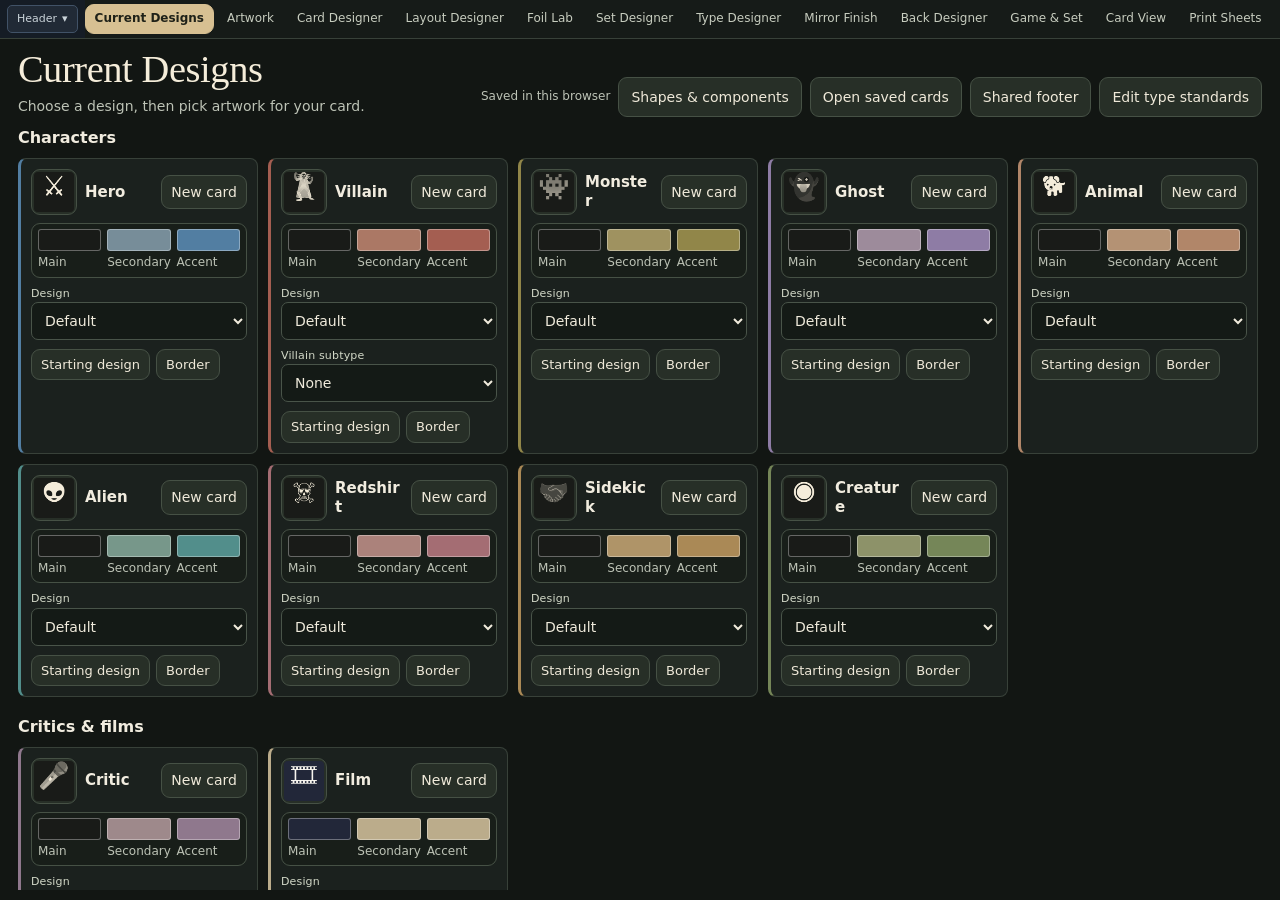
==== studio/index.html @ 952ba2d1 "Keep shared footer copies intact and batch apply card type defaults" ====
<!doctype html>
<html lang="en"><head><meta charset="utf-8"><meta name="viewport" content="width=device-width, initial-scale=1">
<title>MNC Creative Suite · 0.9.18</title><link rel="stylesheet" href="style.css?v=0.9.18"><link rel="stylesheet" href="back-studio.css"><link rel="stylesheet" href="shape-studio.css"><link rel="stylesheet" href="design-system.css?v=0.9.18"><link rel="stylesheet" href="layout-designer.css?v=0.9.18"><link rel="stylesheet" href="workspace.css?v=0.9.18"></head>
<body>
<header class="mast" id="suiteTray" hidden><div class="brand"><div class="brand-mark" aria-hidden="true"><span class="r">m</span><span class="b">n</span><span class="g">c</span></div><div><h1>Movie Night Club <b>Creative Suite</b></h1><p>TRADING CARD WORKSHOP</p></div></div><div class="mast-side"><span class="pill">v0.9.18</span><span class="pill gold">LIQUOR EXCHANGE · DEC 12 2026</span></div></header>
<div class="suite-nav"><button id="suiteTrayToggle" type="button" aria-controls="suiteTray" aria-expanded="false" title="Show suite header">Header</button><nav id="suiteTabs" class="tabs" aria-label="Workspace sections"><button type="button" class="active" data-tab="visualLanguage">Current Designs</button>
<button type="button" data-tab="library">Artwork</button>
<button type="button" data-tab="studio">Card Designer</button>
<button type="button" data-tab="layoutDesigner">Layout Designer</button>
<button type="button" data-tab="prism">Foil Lab</button>
<button type="button" data-tab="setDesigner">Set Designer</button>
<button type="button" data-tab="typeDesigner">Type Designer</button>
<button type="button" data-tab="mirror">Mirror Finish</button>
<button type="button" data-tab="backs">Back Designer</button>
<button type="button" data-tab="rules">Game &amp; Set</button>
<button type="button" data-tab="viewer">Card View</button>
<button type="button" data-tab="production">Print Sheets</button>
<button type="button" data-tab="fractal">Fractal Lab</button>
<button type="button" data-tab="glyph">Glyph Kit</button>
<button type="button" data-tab="data">Project &amp; Backup</button></nav></div>
<main>
<section class="page" id="layoutDesigner" aria-labelledby="ldTitle">
  <header class="ld-toolbar">
    <div class="ld-heading"><h2 id="ldTitle">Layout Designer</h2><p id="ldEditScope">Edits autosave to this card.</p></div>
    <div id="ldTypeActions" class="ld-toolbar-actions" hidden><button id="ldCommitType" class="accent-btn" type="button">Save starting design</button><button id="ldCancelType" type="button">Cancel</button></div>
    <button id="ldSetupToggle" class="ld-mobile-control" type="button" aria-controls="ldSetup" aria-expanded="false">Card &amp; layout</button>
    <div class="ld-setup" id="ldSetup">
      <label class="label ld-card-choice" id="ldCardChoice">Card<select id="ldCard"></select></label>
      <details class="ld-layout-tools" id="ldLayoutTools">
        <summary>Reusable layouts</summary>
        <div class="ld-layout-menu">
          <div class="ld-preset-choice">
            <label class="label">Layout<select id="ldPreset"></select></label>
            <button id="ldApply" type="button">Load layout</button>
          </div>
        </div>
      </details>
      <div class="ld-toolbar-actions">
        <button id="ldNewDesign" type="button">New design</button>
        <button id="ldSave" type="button">Save design</button>
        <button id="ldTypeDefault" type="button">Use for this card type</button>
        <button id="ldExport" class="accent-btn" type="button">Export PNG</button>
      </div>
    </div>
  </header>
  <div class="ld-quick-tools" id="ldQuickTools" aria-label="Layout tools">
    <button id="ldArtQuick" type="button">Art window</button>
    <button id="ldMaskQuick" type="button">Cutout mask</button>
    <button id="ldPlatesQuick" type="button">Nameplates</button>
    <button id="ldBorderQuick" type="button">Outer border</button>
    <button id="ldGradientQuick" type="button">Gradients</button>
  </div>
  <p id="ldEmpty" class="ld-empty" hidden>Start a reusable design with <strong>New design</strong> or choose a card in <button type="button" data-tab="visualLanguage">Current Designs</button>.</p>
  <div class="ld-mobile-panes" id="ldMobilePanes" role="group" aria-label="Layout views">
    <button id="ldCanvasView" type="button" aria-controls="ldStagePanel" aria-pressed="true">Canvas</button>
    <button id="ldLayersView" type="button" aria-controls="ldLayerRail" aria-pressed="false">Layers</button>
    <button id="ldEditView" type="button" aria-controls="ldInspectorRail" aria-pressed="false">Edit layer</button>
  </div>
  <div class="ld-workspace" id="ldWorkspace" data-pane="canvas">
    <aside class="ld-rail ld-layer-rail" id="ldLayerRail" aria-labelledby="ldLayersTitle">
      <div class="ld-panel-heading"><h3 id="ldLayersTitle">Layers</h3></div>
      <div class="ld-layer-tools">
        <label class="sr-only" for="ldNewLayer">Layer to add</label>
        <select id="ldNewLayer"><option value="text">Text</option><option value="rect">Rectangle</option><option value="circle">Ellipse</option><option value="image">Image</option></select>
        <button id="ldAdd" type="button">Add</button>
      </div>
      <ul id="ldLayers" class="ld-layers" aria-label="Layers in stacking order"></ul>
      <div class="ld-layer-tools ld-reorder">
        <button id="ldForward" type="button" title="Move toward the front">Raise</button>
        <button id="ldBackward" type="button" title="Move toward the back">Lower</button>
      </div>
    </aside>
    <div class="ld-stage-panel" id="ldStagePanel">
      <div class="ld-trace-tools" id="ldTraceTools" role="group" aria-label="Trace cutout" hidden>
        <button id="ldTraceUndo" type="button">Remove point</button>
        <button id="ldTraceCancel" type="button">Cancel trace</button>
        <button id="ldTraceFinish" class="accent-btn" type="button">Finish outline</button>
      </div>
      <div class="ld-stage" id="ldStage">
        <div class="ld-mat" id="ldMat">
          <div class="ld-artboard" id="ldArtboard">
            <canvas id="ldCanvas" width="750" height="1050" tabindex="0" aria-label="Card front artboard. Select a layer, then use arrow keys to move it."></canvas>
            <canvas id="ldMaskGuide" class="ld-mask-guide" width="750" height="1050" tabindex="0" aria-label="Trace a cutout around the artwork" hidden></canvas>
            <div class="ld-safe-area" id="ldSafeArea" aria-hidden="true"></div>
            <div class="ld-selection" id="ldSelection" hidden>
              <div class="ld-handle" data-handle="nw"></div><div class="ld-handle" data-handle="ne"></div>
              <div class="ld-handle" data-handle="sw"></div><div class="ld-handle" data-handle="se"></div>
              <div class="ld-handle ld-handle-edge" data-handle="n"></div><div class="ld-handle ld-handle-edge" data-handle="s"></div>
              <div class="ld-handle ld-handle-edge" data-handle="w"></div><div class="ld-handle ld-handle-edge" data-handle="e"></div>
            </div>
          </div>
        </div>
      </div>
    </div>
    <aside class="ld-rail ld-inspector-rail" id="ldInspectorRail" aria-labelledby="ldLayerTitle">
      <div class="ld-panel-heading"><h3 id="ldLayerTitle">Properties</h3></div>
      <div class="ld-inspector-tabs" aria-label="Layer settings">
        <button id="ldPropertiesTab" type="button" aria-pressed="true">Properties</button>
        <button id="ldFillTab" type="button" aria-pressed="false" hidden>Fill</button>
        <button id="ldEffectsTab" type="button" aria-pressed="false">Effects</button>
        <button id="ldMaskTab" type="button" aria-pressed="false" hidden>Mask</button>
      </div>
      <div id="ldInspector" class="ld-inspector"></div>
    </aside>
  </div>
  <footer class="ld-statusbar" id="ldStatusbar">
    <div class="ld-status-tools">
      <button id="ldUndo" type="button" title="Undo (Ctrl+Z)" disabled>Undo</button>
      <button id="ldRedo" type="button" title="Redo (Ctrl+Shift+Z)" disabled>Redo</button>
      <label class="ld-zoom">Zoom
        <select id="ldZoom"><option value="fit">Fit</option><option value="0.5">50%</option><option value="0.75">75%</option><option value="1">100%</option><option value="1.5">150%</option></select>
      </label>
      <button id="ldPan" class="ld-mobile-control" type="button" aria-pressed="false" title="Pan the zoomed canvas" hidden>Pan</button>
      <label class="ld-guides"><input id="ldGuides" type="checkbox" checked> Safe area guide</label>
      <button id="ldGuideHelp" type="button" aria-haspopup="dialog">Trim guide</button>
    </div>
    <p id="ldStatus" class="ld-hint" role="status">Drag to move. Double-click text to edit.</p>
    <div class="ld-status-links" id="ldStatusLinks">
      <button id="ldStudio" type="button">Card Designer</button>
      <button id="ldView" type="button">Card View</button>
    </div>
  </footer>
  <dialog id="ldGuideDialog" class="ld-dialog" aria-labelledby="ldGuideTitle">
    <h3 id="ldGuideTitle">Trim and safe area</h3>
    <p>The card edge is the intended 2½ × 3½ inch cut. Everything inside that edge is on the card, including the outer band.</p>
    <p>The dashed guide sits ⅛ inch (37.5 px) inside the cut. Keep essential text and symbols inside it so they have room if the cut shifts.</p>
    <p>A 24 px band starts at the edge and extends inward about 0.08 inch (2 mm). Print sheets place their cut marks at the card edge.</p>
    <form method="dialog" class="buttonbar"><button class="accent-btn" type="submit">Done</button></form>
  </dialog>
  <dialog id="ldSaveDialog" class="ld-dialog" aria-labelledby="ldSaveTitle">
    <form id="ldSaveForm">
      <h3 id="ldSaveTitle">Save design</h3>
      <label class="label">Design name<input id="ldSaveName" maxlength="96" required></label>
      <label class="label">Save to<select id="ldAssignment"><option id="ldOtherAssignment" value="other">Other designs</option><option value="variant">Card type variant</option><option value="default">Card type default</option></select></label>
      <label class="label" id="ldAssignmentTypeRow" hidden>Card type<select id="ldAssignmentType"></select></label>
      <p id="ldAssignmentStatus" class="status-line" role="status"></p>
      <div class="buttonbar"><button id="ldSaveCancel" type="button">Cancel</button><button type="submit" class="accent-btn">Save</button></div>
    </form>
  </dialog>
</section>
<section class="page" id="typeDesigner">
<div class="sectionhead"><div><h2>Type Designer</h2><p>Shared rule wording and formatting for a card type.</p></div><div class="buttonbar"><button id="typeOpenLayout" type="button">Open Layout Designer</button><button id="typeOpenSymbols" type="button">Edit type design</button><button id="typeOpenCard" type="button">Open preview card</button></div></div>
<div class="type-workspace tool-workspace"><aside class="panel"><label class="label">Card type<select id="typeDesignProfile"></select></label><p id="typeDesignCount" class="status-line"></p>
<label class="label" id="typeColorLabel">Type accent<input id="typeDesignColor" type="color"></label>
<label class="label" id="typeHeaderSubtypeRow">Character header<select id="typeHeaderSubtype"><option value="">Use default</option><option value="false">Type only</option><option value="true">Show italic subtype</option></select></label>
<h3>Shared printed rule</h3><label class="label">Wording<select id="typeDesignRuleMode"><option value="default">Original wording</option><option value="custom">My wording</option><option value="hidden">Do not print a type rule</option></select></label>
<textarea id="typeDesignRule" rows="5" maxlength="4000" aria-label="Shared printed type rule"></textarea>
<p class="status-line">Edits update matching cards that follow the type rule. For Sidekicks, {partner} inserts the card's partner name.</p>
<button id="typeRestoreRule" type="button">Restore original wording</button>
<details id="villainSubtypeSettings" class="panel-section" open hidden>
  <summary>Villain subtypes</summary>
  <p id="villainSubtypeNames" class="muted"></p>
  <div class="buttonbar">
    <label class="label">New Villain subtype<input id="newVillainSubtype" maxlength="40"></label>
    <button id="addVillainSubtype" type="button">Add subtype</button>
  </div>
</details>
<details class="panel-section" open><summary>Matchup attributes</summary><div class="pair"><label class="label">Layout<select id="typeAttrLayout"><option value="columns">Side by side</option><option value="stacked">Stacked rows</option></select></label><label class="label">Order<select id="typeAttrOrder"><option value="wins-first">Beats first</option><option value="losses-first">Beaten by first</option></select></label></div><div class="pair"><label class="label">Background<select id="typeAttrStyle"><option value="tint">Type colors</option><option value="none">No background</option><option value="outline">Outline</option><option value="solid">Solid</option></select></label><label class="label">Space between groups (px)<input id="typeAttrGap" type="number" min="4" max="100" step="1"></label></div><div class="pair"><label class="label">Type names (px)<input id="typeAttrValueSize" type="number" min="10" max="48" step="1"></label><label class="label">Type symbols (px)<input id="typeAttrIconSize" type="number" min="0" max="60" step="1"></label></div><div class="pair"><label class="toggle"><input id="typeAttrLabels" type="checkbox"> Print headings</label><label class="toggle"><input id="typeAttrIcons" type="checkbox"> Print symbols</label><label class="toggle"><input id="typeAttrNames" type="checkbox"> Print type names</label></div><div class="pair"><label class="label">Beats heading<input id="typeAttrWinLabel" maxlength="48" placeholder="Auto"></label><label class="label">Beaten by heading<input id="typeAttrLossLabel" maxlength="48" placeholder="Auto"></label></div></details>
<details class="panel-section" id="typeMatchHeading" open>
  <summary>Beats and Beaten by heading style</summary>
  <div class="pair">
    <label class="label">Heading font<select id="typeMatchHeadingFont"><option value="">Default</option><option value="sans">Sans serif</option><option value="serif">Serif</option><option value="mono">Monospace</option><option value="system">System UI</option></select></label>
    <label class="label">Heading weight and style<select id="typeMatchHeadingStyle"><option value="">Default</option><option value="normal">Regular</option><option value="bold">Bold</option><option value="italic">Italic</option><option value="bold-italic">Bold italic</option></select></label>
  </div>
  <div class="three"><label class="label">Headings (px)<input id="typeAttrLabelSize" type="number" min="8" max="32" step="1"></label><label class="label">Heading color<input id="typeMatchHeadingColor" type="color"></label><button id="typeMatchHeadingAuto" type="button">Use palette color</button></div>
</details>
<details class="panel-section" open><summary>Type rule, power &amp; quote formatting</summary><div class="three"><label class="label">Type rule (px)<input id="typeCopyTypeSize" type="number" min="12" max="48" step="1"></label><label class="label">Power (px)<input id="typeCopyPowerSize" type="number" min="12" max="48" step="1"></label><label class="label">Quote (px)<input id="typeCopyQuoteSize" type="number" min="10" max="40" step="1"></label></div><div class="pair"><label class="label">Rule font<select id="typeCopyFont"><option value="sans">Sans serif</option><option value="serif">Serif</option><option value="mono">Monospace</option></select></label><label class="label">Quote font<select id="typeCopyQuoteFont"><option value="serif">Serif</option><option value="sans">Sans serif</option><option value="mono">Monospace</option></select></label></div><div class="pair"><label class="toggle"><input id="typeCopyItalic" type="checkbox"> Italic quote</label><label class="label">Quote alignment<select id="typeCopyAlign"><option value="left">Left</option><option value="center">Center</option><option value="right">Right</option></select></label></div></details>
<button id="typeApplyFormatting" type="button">Use this formatting on matching cards</button><p id="typeDesignStatus" class="status-line" role="status"></p>
</aside><div class="panel type-preview-panel"><label class="label">Preview<select id="typePreviewCard"></select></label><canvas id="typeDesignPreview" width="750" height="1050" aria-label="Live type design preview"></canvas><p id="typePreviewStatus" class="status-line" role="status"></p></div></div></section>
<section class="page" id="setDesigner">
  <div class="sectionhead">
    <div><h2>Set Designer</h2><p id="setPlanSummary"></p></div>
    <div class="buttonbar"><button id="setExportPlan" type="button">Export plan CSV</button><button id="setNumberPreview" type="button">Preview numbering</button></div>
  </div>
  <div class="set-stats" id="setPlanStats"></div>
  <div class="set-workspace tool-workspace">
    <aside class="panel">
      <div class="pair">
        <label class="label">Set size<input id="setTarget" type="number" min="1" max="300"></label>
        <label class="label">Edition<input id="setEdition" maxlength="14"></label>
      </div>
      <div class="matrix-scroll"><table class="set-counts"><thead><tr><th>Group</th><th>Planned</th><th>Named</th></tr></thead><tbody id="setGroupCounts"></tbody></table></div>
      <p id="setPlanBalance" class="status-line" role="status"></p>
      <button id="setCreateNamed" type="button">Create the named drafts</button>
      <p id="setActionStatus" class="status-line" role="status"></p>
    </aside>
    <div class="panel">
      <div class="previewheading"><h3 id="setGroupTitle"></h3><button id="setEditGroupStyle" type="button">Edit this standard</button></div>
      <label class="label">Card group<select id="setGroup"></select></label>
      <p id="itemSlotHelp" class="status-line" hidden></p>
      <div class="matrix-scroll set-slot-scroll"><table class="set-slots"><thead><tr><th>Slot</th><th>Card name</th><th>Linked design</th><th></th></tr></thead><tbody id="setSlotRows"></tbody></table></div>
      <details id="setOverflow" hidden><summary>Saved slots beyond this quantity</summary><div id="setOverflowRows"></div></details>
      <details id="setNumbering" hidden>
        <summary>Numbering preview</summary>
        <p id="setNumberWarning" class="status-line"></p>
        <div class="matrix-scroll set-slot-scroll"><table><thead><tr><th>Proposed</th><th>Group</th><th>Name</th><th>Current</th></tr></thead><tbody id="setNumberRows"></tbody></table></div>
        <button id="setApplyNumbers" type="button">Apply numbers to linked cards</button>
      </details>
    </div>
  </div>
</section>

<section class="page active" id="visualLanguage" aria-labelledby="currentDesignsTitle">
  <div class="sectionhead">
    <div><h2 id="currentDesignsTitle" tabindex="-1">Current Designs</h2><p id="designsIntro">Choose a design, then pick artwork for your card.</p></div>
    <div class="buttonbar">
      <span id="designSaveStatus" class="status-line" role="status"></span>
      <button id="openDesignComponents" type="button" aria-controls="designComponentsPanel" aria-expanded="false">Shapes &amp; components</button>
      <button id="openSavedCards" type="button" data-tab="studio">Open saved cards</button>
      <button id="openSharedFooter" type="button" aria-controls="sharedFooterPanel" aria-expanded="false">Shared footer</button>
      <button id="toggleDesignStandards" type="button" aria-controls="designStandards" aria-expanded="false">Edit type standards</button>
    </div>
  </div>
  <div id="designGallery" class="tool-scroll">
    <p id="designArtworkNote" class="status-line" hidden></p>
    <div id="designChoices"></div>
    <details id="otherDesigns" class="other-card-types">
      <summary>Other designs</summary>
      <div class="buttonbar design-management">
        <label class="label">Preview type<select id="designNewType"></select></label>
        <button id="designNewLayout" type="button">New design</button>
      </div>
      <div id="designOtherList" class="design-list"></div>
    </details>
    <details class="other-card-types">
      <summary>Other card types</summary>
      <div class="buttonbar">
        <label class="label">Legacy type<select id="otherCardType"><option>Archive</option><option>Member</option><option>Meme</option><option>Moment</option><option>Location</option><option>Byline</option><option>Award</option><option>Reaction</option><option>Artifact</option></select></label>
        <button id="createOtherCard" type="button">New card</button>
      </div>
    </details>
  </div>
  <div id="designStandards" class="symbols-workspace tool-workspace" hidden>
    <div id="standardGlyphTools" class="panel">
      <div class="glyph-alignment">
        <canvas id="symbolAlignment" width="224" height="224" tabindex="0" aria-label="Glyph alignment in its box. Drag or use the arrow keys to move the glyph."></canvas>
        <div>
          <h3>Glyph alignment</h3>
          <p class="muted">Drag the glyph in the square to adjust it within its box. Arrow keys move it in small steps.</p>
          <output id="symbolAlignmentStatus">X 0% · Y 0%</output>
          <div class="buttonbar"><button id="symbolAlignCenter" type="button">Center glyph</button><button id="symbolAlignReset" type="button">Reset</button></div>
        </div>
      </div>
      <label class="label">Glyph source<select id="symbolSource"><option value="text">Text or emoji</option><option value="image">PNG image</option><option value="builtin">Drawn type glyph</option><option value="hidden">Hidden</option></select></label>
      <div id="symbolTextFields">
        <label class="label">Glyph<input id="symbolGlyph" maxlength="32"></label>
        <div id="symbolCandidates" class="buttonbar"></div>
        <details class="panel-section">
          <summary>Font and presentation</summary>
          <div class="pair">
            <label class="label">Font<select id="symbolFont"></select></label>
            <label class="label">Presentation<select id="symbolPresentation"><option value="text">Monochrome text</option><option value="emoji">Color emoji</option></select></label>
          </div>
          <p id="symbolFontStatus" class="status-line" role="status"></p>
          <div class="font-comparison"><figure><canvas id="symbolSegoe" width="180" height="130" aria-label="Segoe UI Symbol comparison"></canvas><figcaption>Segoe UI Symbol</figcaption></figure><figure><canvas id="symbolTimes" width="180" height="130" aria-label="Times New Roman comparison"></canvas><figcaption>Times New Roman</figcaption></figure></div>
          <button id="symbolFreeze" type="button">Save glyph as PNG</button>
        </details>
      </div>
      <div id="symbolImageFields" hidden>
        <label class="label">Glyph image<select id="symbolAsset"></select></label>
        <div class="buttonbar"><label class="file-label secondary">Upload PNG<input id="symbolUpload" type="file" accept="image/png,.png"></label><button id="symbolFindDrawing" type="button">Find matching drawing</button></div>
        <details class="panel-section">
          <summary>Image appearance</summary>
          <label class="label">Image style<select id="symbolImageMode"><option value="tint">Single ink silhouette</option><option value="original">Original image</option></select></label>
          <label class="toggle"><input id="symbolRemoveWhite" type="checkbox" checked> Clear white background</label>
        </details>
      </div>
      <p id="symbolStatus" class="status-line" role="status"></p>
      <details class="panel-section">
        <summary>Glyph ink and background</summary>
        <label class="label">Ink<select id="symbolInkMode"><option value="auto">Use card text color</option><option value="custom">Custom</option></select></label>
        <label class="label" id="symbolColorRow" hidden>Custom ink<input id="symbolColor" type="color" value="#000000"></label>
        <div class="symbol-large"><canvas id="symbolLarge" width="512" height="512" aria-label="Selected glyph on its own"></canvas></div>
      </details>
      <details class="panel-section">
        <summary>Chart tools</summary>
        <div class="buttonbar"><button id="symbolRefresh" type="button">Refresh glyph folder</button><button id="symbolExportChart" type="button">Export chart PNG</button></div>
      </details>
      <details id="browseTypeGlyphs" class="panel-section">
        <summary>Browse type glyphs</summary>
        <div class="symbol-chart" id="symbolChart"></div>
      </details>
    </div>
    <div id="typeStandardPreviewPanel" class="panel type-standard-preview" hidden>
      <h3>Starting design preview</h3>
      <canvas id="typeStandardPreview" width="375" height="525" aria-label="Preview of the default for a new card of this type"></canvas>
    </div>
    <div class="panel symbol-editor">
      <label class="label">Type or mark<select id="symbolProfile"></select></label>
      <div class="standard-tabs" role="group" aria-label="Type design settings">
        <button type="button" data-standard-tab="colors">Colors</button>
        <button type="button" data-standard-tab="border">Border</button>
        <button type="button" data-standard-tab="glyphs">Glyphs</button>
        <button type="button" data-standard-tab="layout">Starting design</button>
      </div>
      <section id="standardColors" hidden>
        <h3>Starting colors</h3>
        <p class="muted">Choose a swatch or enter a hex value. New cards of this type use these colors.</p>
        <div id="typeColorFields" class="type-color-fields"></div>
        <div class="buttonbar"><button id="resetTypeColors" type="button">Use layout colors</button><button id="editSourceColors" type="button">Edit card colors</button></div>
        <p id="typeColorStatus" role="status" class="status-line"></p>
      </section>
      <section id="standardBorder" hidden>
        <h3>Starting border</h3>
        <p class="muted">New cards of this type start with this border.</p>
        <div class="pair">
          <label class="label">Border profile<select id="typeBorderProfile"></select></label>
          <label class="label"><span id="typeBorderColorLabel">Border color</span><input id="typeBorderColor" type="color"></label>
        </div>
        <label class="label" id="typeBorderClassicRow">Classic style<select id="typeBorderClassic"></select></label>
        <div class="pair">
          <label class="label" id="typeBorderWidthRow"><span id="typeBorderWidthLabel">Band width (px)</span><input id="typeBorderWidth" type="number" min="2" max="160" step="1"></label>
          <label class="label" id="typeBorderInsetRow">Inset (px)<input id="typeBorderInset" type="number" min="0" max="90" step="1"></label>
        </div>
        <div class="pair">
          <label class="label" id="typeBorderContourRow">Contour<select id="typeBorderContour"></select></label>
          <label class="label">Opacity (%)<input id="typeBorderOpacity" type="number" min="0" max="100" step="1"></label>
        </div>
        <label class="toggle"><input id="typeBorderVisible" type="checkbox"> Show outer border</label>
        <button id="resetTypeBorder" type="button">Use layout border</button>
        <details class="panel-section">
          <summary>Copy a border between cards and this type</summary>
          <label class="label">Saved card<select id="typeBorderSource"></select></label>
          <div class="buttonbar"><button id="captureTypeBorder" type="button">Use this card’s border</button><button id="applyTypeBorder" type="button">Apply border to this card</button></div>
        </details>
        <p id="typeBorderStatus" role="status" class="status-line"></p>
      </section>
      <section id="standardLayout" hidden>
        <h3>Starting design for new cards</h3>
        <p id="startingDesignSource" class="muted"></p>
        <div class="buttonbar"><button id="standardEditLayout" class="accent-btn" type="button">Edit default</button><button id="standardNewVariant" type="button">New variant</button><button id="standardTypeRules" type="button">Type rules &amp; matchups</button></div>
        <div id="typeAssignSection" class="design-management" hidden>
          <label class="label">Assign saved design<select id="typeAssignDesign"></select></label>
          <div class="buttonbar"><button id="typeSetDesignDefault" type="button">Set as default</button><button id="typeAddDesignVariant" type="button">Add variant</button></div>
        </div>
        <div class="design-management"><h3>Variants</h3><div id="typeDesignVariants" class="design-list"></div></div>
        <details class="panel-section">
          <summary>Use a saved card as the starting design</summary>
          <label class="label">Source card<select id="standardSource"></select></label>
          <p class="muted">Copies the look and layout. New cards get their own title, art, and number.</p>
          <button id="symbolSaveDesign" type="button">Use this card’s design</button>
        </details>
        <button id="resetStartingDesign" type="button" hidden>Reset starting layout</button>
        <p id="symbolDesignStatus" class="status-line" role="status"></p>
      </section>
      <section id="standardGlyphs">
      <div class="pair">
        <label id="symbolTargetRow" class="label">Glyph to edit<select id="symbolTarget"><option value="icon">Type icon</option><option value="setMark">LX26 set mark</option></select></label>
        <label class="label">Badge shape<select id="symbolBackdrop"><option value="none">None</option><option value="circle">Circle</option><option value="square">Rounded square</option><option value="pill">Pill</option><option value="diamond">Diamond</option><option value="shield">Shield</option></select></label>
      </div>
      <div id="typeMarkTools" class="buttonbar" hidden><p id="typeMarkStatus" class="status-line"></p><button id="resetTypeMark" type="button">Use shared LX26 mark</button></div>
      <div class="symbol-context-window" id="symbolContextWindow">
        <h3>Glyph preview</h3>
        <p id="symbolContextLocation" class="status-line"></p>
        <label class="label">Preview card<select id="symbolContextCard"></select></label>
        <label class="label" id="symbolPreviewModeRow" hidden>Preview style
          <select id="symbolPreviewMode">
            <option value="standard">Selected standard</option>
            <option value="card">Card’s saved glyph and placement</option>
          </select>
        </label>
        <div class="symbol-context-canvases">
          <figure><canvas id="symbolContextMini" width="250" height="350" tabindex="0" aria-label="Full card and glyph outline"></canvas><figcaption>Full card</figcaption></figure>
          <figure><canvas id="symbolContextSection" width="600" height="378" tabindex="0" aria-label="Close-up of the rendered glyph"></canvas><figcaption>Glyph close-up</figcaption></figure>
        </div>
        <div id="symbolPlacementTools">
          <p class="status-line">Drag the outlined glyph to move it.</p>
          <label class="label">Glyph size <output id="symbolPlacementSizeLabel"></output><input id="symbolPlacementSize" type="range" min="0" max="250" step="1"></label>
          <details class="inspector-subsection">
            <summary>Position and apply</summary>
            <div class="three">
              <label class="label">Size (px)<input id="symbolPlacementSizeNumber" type="number" min="0" max="250" step="1"></label>
              <label class="label">Left / right (px)<input id="symbolPlacementX" type="number" min="-750" max="750" step="1"></label>
              <label class="label">Up / down (px)<input id="symbolPlacementY" type="number" min="-1050" max="1050" step="1"></label>
            </div>
            <div class="symbol-move-pad" role="group" aria-label="Move glyph">
              <button id="symbolMoveLeft" type="button">Left</button>
              <button id="symbolMoveUp" type="button">Up</button>
              <button id="symbolMoveDown" type="button">Down</button>
              <button id="symbolMoveRight" type="button">Right</button>
              <button id="symbolPlacementReset" type="button">Reset</button>
            </div>
            <p class="status-line">Focus a preview and use arrow keys to move 1 px or Shift and an arrow key to move 10 px.</p>
            <div class="buttonbar">
              <button id="symbolPlacementCard" type="button">Apply glyph to preview card</button>
              <button id="symbolPlacementType" type="button">Use placement for type</button>
            </div>
          </details>
        </div>
        <p id="symbolContextStatus" class="status-line" role="status"></p>
      </div>
      </section>
    </div>
  </div>
  <div id="designComponentsPanel" class="tool-scroll" hidden>
    <div class="previewheading"><h3>Shapes &amp; components</h3><button id="drawDesignShape" type="button">Draw a shape</button></div>
    <section class="design-group"><h3>Artwork outlines</h3><div id="designArtShapes" class="design-shape-grid"></div></section>
    <section class="design-group"><h3>Nameplates</h3><div id="designPlateShapes" class="design-shape-grid"></div></section>
    <section class="design-group"><h3>Saved shapes</h3><div id="designSavedShapes" class="design-shape-grid"></div></section>
  </div>
  <div id="sharedFooterPanel" class="symbols-workspace tool-workspace" hidden>
    <div class="panel type-standard-preview">
      <label class="label">Preview card type<select id="sharedFooterPreviewType"></select></label>
      <canvas id="sharedFooterPreview" width="375" height="525" aria-label="Preview of the shared footer on a card"></canvas>
    </div>
    <section class="panel symbol-editor" aria-labelledby="sharedFooterTitle">
      <h3 id="sharedFooterTitle">Shared footer</h3>
      <p class="muted">These settings apply to designs and cards that use the shared footer.</p>
      <label class="label">Card number position<select id="sharedFooterPosition"><option value="center">Centered at bottom</option><option value="right">Below Set Abbrev at bottom right</option></select></label>
      <div class="three">
        <label class="label">Set Abbrev size (px)<input type="number" id="sharedFooterCodeSize" min="11" max="26" step="1"></label>
        <label class="label">Number size (px)<input type="number" id="sharedFooterNumberSize" min="14" max="36" step="1"></label>
        <label class="label">Set Symbol size (px)<input type="number" id="sharedFooterMarkSize" min="12" max="56" step="1"></label>
      </div>
      <div class="buttonbar">
        <button id="sharedFooterEditMark" type="button">Edit the LX26 mark</button>
        <button id="sharedFooterApplyAll" type="button">Use shared footer on saved cards</button>
        <button id="sharedFooterUndo" type="button" disabled>Undo applying to cards</button>
      </div>
      <div class="design-management">
        <h3>Footer connection</h3>
        <label class="label">Edit footer for<select id="sharedFooterScope"><option value="type">Preview type’s default</option><option value="card">Saved card</option></select></label>
        <label class="label" id="sharedFooterCardRow" hidden>Saved card<select id="sharedFooterCard"></select></label>
        <label class="toggle"><input id="sharedFooterLink" type="checkbox"> Use shared footer</label>
        <button id="sharedFooterOpenLayout" type="button">Open footer in Layout Designer</button>
      </div>
      <p id="sharedFooterStatus" class="status-line" role="status"></p>
    </section>
  </div>
</section>

<section class="page" id="library" aria-labelledby="artworkTitle">
  <div class="sectionhead">
    <div><h2 id="artworkTitle">Artwork</h2></div>
    <label class="file-label">＋ Import images / GIFs<input id="newArtwork" type="file" accept="image/*,.gif" multiple></label>
  </div>
  <div id="artworkForDesign" class="artwork-for-design panel" hidden>
    <strong id="artworkDesignName"></strong>
    <div class="buttonbar"><button id="artworkBackToDesigns" type="button" data-tab="visualLanguage">Back to Current Designs</button><button id="artworkWithoutImage" type="button">Continue without artwork</button></div>
  </div>
  <div class="panel toolbar">
    <input id="assetSearch" placeholder="Find art by title or filename..." aria-label="Search artwork">
    <select id="assetFilter" aria-label="Artwork type"><option value="">All artwork types</option></select>
    <span id="assetCount" class="muted" role="status"></span>
  </div>
  <div class="buttonbar"><button id="diskArtworkRefresh" hidden>Refresh project artwork</button><span id="diskArtworkStatus" class="muted tiny" role="status"></span></div>
  <div class="tool-scroll" id="assetScroll" tabindex="0" role="region" aria-label="Artwork gallery">
    <p id="assetEmpty" class="muted" hidden></p>
    <div id="assetGrid" class="asset-grid"></div>
  </div>
</section>
<section class="page" id="studio" aria-labelledby="cardDesignerTitle">
<div class="sectionhead card-designer-heading">
  <h2 id="cardDesignerTitle">Card Designer</h2>
  <div class="card-actions">
    <p id="cardSaveStatus" role="status">Edits save in this browser.</p>
    <div class="buttonbar">
      <button id="addCard" class="accent-btn" type="button">New card</button>
      <button id="cloneCard" type="button">Duplicate card</button>
      <button id="saveCardPNG" type="button">Export PNG</button>
    </div>
  </div>
</div>
<div class="workspace tool-workspace">
<aside class="panel leftPane" aria-labelledby="savedCardsTitle">
  <h3 id="savedCardsTitle">Saved cards</h3>
  <label class="label">Find card<input id="cardSearch" placeholder="Name, ID, family..."></label>
  <label class="label">Show<select id="cardScope"><option value="all">All cards</option><option value="game">Catalog &amp; game cards</option><option value="archive">Legacy layouts</option></select></label>
  <div id="cardList" class="card-list"></div>
</aside>
<div class="preview-pane panel">
  <div class="canvas-frame">
    <canvas id="cardPreview" width="750" height="1050" aria-label="Rendered trading card preview"></canvas>
    <p id="cardPreviewEmpty" class="muted" hidden>Choose a saved card or start a new one.</p>
  </div>
  <div class="card-preview-bar">
    <span id="activeCardTitle">Card preview</span>
    <div class="buttonbar">
      <button id="cardEditLayout" type="button" data-tab="layoutDesigner">Edit layout</button>
      <button id="cardOpenFoil" type="button" data-tab="prism" aria-label="Preview in Foil Lab">Foil Lab</button>
      <button id="openCardView" type="button">Front &amp; back</button>
    </div>
  </div>
</div>
<aside id="rightPane" class="panel rightPane"><label class="label">Title<input id="c_title"></label><div class="pair"><label class="label">Role / family<select id="c_family"><option>Character</option><option>Movie</option><option>Member</option><option>Critic</option><option>Meme</option><option>Item</option><option>Archive</option><option>Moment</option><option>Location</option><option>Byline</option><option>Award</option><option>Reaction</option><option>Artifact</option></select></label><label class="label">Rarity<select id="c_rarity"><option>Unassigned</option><option>Common</option><option>Uncommon</option><option>Rare</option><option>Ultra Rare</option><option>Special</option></select></label></div>
<p id="catalogCardStatus" class="muted tiny catalog-card-status" hidden></p>
<div id="cardItemSetControls" hidden>
  <div class="item-set-actions">
    <label class="label">Item set group<select id="cardItemSetGroup" aria-describedby="cardItemSetStatus"></select></label>
    <button id="cardOpenSetSlots" type="button">Open set slots</button>
  </div>
  <p id="cardItemSetStatus" class="status-line" role="status"></p>
</div>
<div class="inspector-tabs" role="group" aria-label="Card controls"><button type="button" data-edit-section="content">Content</button><button type="button" data-edit-section="attributes">Matchups</button><button type="button" data-edit-section="footer">Credits &amp; set</button><button type="button" data-edit-section="art">Appearance</button><button type="button" data-edit-section="symbols">Symbols</button></div>
<div class="buttonbar inspector-shortcuts card-appearance-tools">
  <button id="jumpRules" type="button">Rules</button><button id="jumpHeader" type="button">Type icon</button>
  <button id="jumpArt" type="button">Artwork</button><button id="jumpLook" type="button">Colors</button><button id="jumpFooter" type="button">Footer</button><button id="openMirrorFinish" type="button">Mirror finish</button>
</div>
<div id="gameInspector" hidden>
  <details id="gameplayGroup" class="panel-section game-rule-controls" open>
    <summary>Type &amp; gameplay</summary>
    <p id="gameRoleHelp" class="muted tiny"></p>
    <div id="typeControl">
      <div class="pair">
        <label class="label">Character category<select id="gameCategory"></select></label>
        <label class="label" id="creatureTypeControl">Creature type<input id="gameCharacterType" list="gameCharacterTypeOptions" maxlength="40"><datalist id="gameCharacterTypeOptions"></datalist></label>
      </div>
      <label class="label"><span id="gameSubtypeLabel">Subtype</span><input id="gameCharacterSubtype" maxlength="40"></label><datalist id="gameVillainSubtypes"></datalist>
      <label class="label" id="sidekickPartnerRow" hidden>Sidekick partner<input id="sidekickPartner" list="sidekickPartners" maxlength="80" placeholder="Character name or Card ID" aria-describedby="sidekickPartnerName"><datalist id="sidekickPartners"></datalist><small id="sidekickPartnerName" class="muted"></small></label>

    </div>
    <div class="match-readout" id="gameMatchups"></div>
    <button id="typeManageFromCard" type="button">Edit this type</button>
  </details>
  <details id="gameArtwork" class="panel-section">
    <summary>Artwork &amp; crop</summary>
    <label class="label">Artwork format<select id="artworkProfile"><option value="custom">Custom / existing crop</option><option value="standard">Standard · 3:2 · 2400 × 1600</option><option value="tall">Tall · 4:3 · 2400 × 1800</option><option value="wide">Wide · 2:1 · 2400 × 1200</option><option value="full">Full art · 5:7</option></select></label>
    <label class="label">Source image<select id="gameArt"></select></label>
    <div class="pair"><label class="label">Artwork fit<select id="gameFit"><option value="cover">Fill / crop</option><option value="contain">Show whole image</option></select></label><label class="label">Zoom<input type="range" id="gameZoom" min="1" max="2.5" step=".025"></label></div>
    <div class="pair"><label class="label">Pan X<input type="range" id="gamePanX" min="-1" max="1" step=".02"></label><label class="label">Pan Y<input type="range" id="gamePanY" min="-1" max="1" step=".02"></label></div>
    <div class="buttonbar"><label class="file-label secondary mini-file">Upload image<input type="file" id="gameArtUpload" accept="image/*"></label><button id="fitArt" type="button">Reset crop</button><button id="artToFractal" type="button">Open in Fractal Lab</button></div>
    <details class="inspector-subsection">
      <summary>Artwork window</summary>
      <div class="pair"><label class="label">Artwork shape<select id="gameShape"><option value="marquee">Marquee arch</option><option value="rounded">Rounded</option><option value="square">Square</option><option value="cut">Cut corners</option><option value="ellipse">Oval</option></select></label><label class="label">Artwork border<select id="gameBorder"><option value="solid">Single</option><option value="double">Double</option><option value="dashed">Dashed</option><option value="none">None</option></select></label></div>
<div class="pair"><label class="label">Artwork height<input type="range" id="artHeight" min="37" max="61"></label><label class="label">Artwork inset<input type="range" id="artInset" min="4.4" max="16" step=".2"></label></div>
<label class="label">Artwork corner<input type="range" id="gameArtRadius" min="0" max="80"></label>
    </details>
  </details>
</div>
<details id="cardWriting" class="panel-section" open><summary>Type rule, quote &amp; special power</summary>
<h4 class="footer-heading">Shared type rule</h4>
<label class="label">Wording for this card<select id="cardTypeRuleMode"><option value="inherit">Follow type rule</option><option value="custom">This card only</option><option value="hidden">Do not print</option></select></label>
<textarea id="cardTypeRuleText" rows="3" maxlength="4000" aria-label="Printed type rule"></textarea><button id="cardEditTypeRule" type="button">Edit shared type rule</button>
<h4 class="footer-heading">Special power</h4><label class="toggle"><input id="showPower" type="checkbox"> Print special power</label><label class="label">Power name<input id="ruleTitle" maxlength="80"></label><div class="pair"><label class="label">Timing<select id="gameTiming"></select></label><label class="toggle"><input id="showTiming" type="checkbox"> Print timing</label></div><label class="label">Power text<textarea id="ruleText" rows="3" maxlength="2000"></textarea></label>
<h4 class="footer-heading">Quote</h4><label class="toggle"><input id="showQuote" type="checkbox"> Print quote</label><textarea id="gameQuote" rows="3" aria-label="Quote"></textarea>
<details class="inspector-subsection"><summary>Text formatting</summary><div class="three"><label class="label">Type rule (px)<input id="cardCopyTypeSize" type="number" min="12" max="48" step="1"></label><label class="label">Power (px)<input id="cardCopyPowerSize" type="number" min="12" max="48" step="1"></label><label class="label">Quote (px)<input id="cardCopyQuoteSize" type="number" min="10" max="40" step="1"></label></div><div class="pair"><label class="label">Rule font<select id="cardCopyFont"><option value="sans">Sans serif</option><option value="serif">Serif</option><option value="mono">Monospace</option></select></label><label class="label">Quote font<select id="cardCopyQuoteFont"><option value="serif">Serif</option><option value="sans">Sans serif</option><option value="mono">Monospace</option></select></label></div><div class="pair"><label class="toggle"><input id="cardCopyItalic" type="checkbox"> Italic quote</label><label class="label">Quote alignment<select id="cardCopyAlign"><option value="left">Left</option><option value="center">Center</option><option value="right">Right</option></select></label></div><button id="cardCopyReset" type="button">Follow type formatting</button></details><p class="status-line" id="ruleFit" role="status"></p></details>
<details id="cardAttributes" class="panel-section" open><summary>Beats &amp; beaten by</summary><div class="pair"><label class="label">Layout<select id="cardAttrLayout"><option value="columns">Side by side</option><option value="stacked">Stacked rows</option></select></label><label class="label">Order<select id="cardAttrOrder"><option value="wins-first">Beats first</option><option value="losses-first">Beaten by first</option></select></label></div><div class="pair"><label class="label">Background<select id="cardAttrStyle"><option value="tint">Type colors</option><option value="none">No background</option><option value="outline">Outline</option><option value="solid">Solid</option></select></label><label class="label">Space between groups (px)<input id="cardAttrGap" type="number" min="4" max="100" step="1"></label></div><div class="pair"><label class="label">Type names (px)<input id="cardAttrValueSize" type="number" min="10" max="48" step="1"></label><label class="label">Headings (px)<input id="cardAttrLabelSize" type="number" min="8" max="32" step="1"></label><label class="label">Type symbols (px)<input id="cardAttrIconSize" type="number" min="0" max="60" step="1"></label></div><div class="pair"><label class="toggle"><input id="cardAttrLabels" type="checkbox"> Print headings</label><label class="toggle"><input id="cardAttrIcons" type="checkbox"> Print symbols</label><label class="toggle"><input id="cardAttrNames" type="checkbox"> Print type names</label></div><div class="pair"><label class="label">Beats heading<input id="cardAttrWinLabel" maxlength="48" placeholder="Auto"></label><label class="label">Beaten by heading<input id="cardAttrLossLabel" maxlength="48" placeholder="Auto"></label></div><div class="pair"><label class="label">Horizontal position (px)<input id="cardAttrX" type="number" min="-750" max="750" step="1"></label><label class="label">Vertical position (px)<input id="cardAttrY" type="number" min="-1050" max="1050" step="1"></label></div><div class="three"><label class="toggle" id="iconControl"><input type="checkbox" id="showIcons"> Matchup symbols</label><label class="toggle" id="nameControl"><input type="checkbox" id="showMatchupNames"> Matchup names</label></div><div class="buttonbar"><button id="cardAttrReset" type="button">Follow type formatting</button><button id="cardAttrStandard" type="button">Make type standard</button></div></details>
<details id="gameHeader" class="panel-section">
  <summary>Top-right type icon</summary>
  <div class="symbol-mini"><canvas id="cardSymbolPreview" width="128" height="128" aria-label="Card type symbol"></canvas><div><p id="typeIconNote" class="muted tiny"></p><button id="cardSymbolPosition" type="button">Position on card</button></div></div>
  <label class="label">Type symbol<select id="cardSymbolMode"><option value="standard">Follow type standard</option><option value="custom">This card only</option><option value="hidden">Hidden</option></select></label>
  <div id="cardSymbolOverrides" hidden>
    <div class="pair"><label class="label">Icon or emoji<input id="typeIconGlyph" maxlength="24"></label><label class="label">Icon image<select id="typeIconAsset"></select></label></div>
    <div class="pair"><label class="label">Font<select id="cardSymbolFont"></select></label><label class="label">Presentation<select id="cardSymbolPresentation"><option value="text">Monochrome text</option><option value="emoji">Color emoji</option></select></label></div>
    <label class="label">PNG style<select id="cardSymbolImageMode"><option value="tint">Single ink silhouette</option><option value="original">Original image</option></select></label>
  </div>
  <label class="label" id="roleSubtypeControl">Card subtype<input id="roleSubtype" maxlength="36" placeholder="Weapon, Shield, Meme"></label>
  <div id="customTypeIcon" hidden></div>
  <div class="buttonbar"><button id="cardSymbolToChart" type="button">Edit shared symbols</button><label class="file-label secondary">Upload glyph<input id="cardSymbolUpload" type="file" accept="image/png,.png"></label></div>
</details>
<details id="cardLayoutPresets" class="panel-section">
  <summary>Reusable layouts</summary>
  <p class="muted">Named layouts you can load onto a card.</p>
  <label class="label">Saved layout<select id="layoutPresets"></select></label>
  <div class="buttonbar">
    <button id="applyTemplate" type="button" disabled>Apply layout to this card</button>
    <button id="saveTemplate" type="button">Save a named layout</button>
  </div>
  <p id="presetStatus" class="status-line" role="status"></p>
  <div class="standard-strip">
    <span id="cardStandardName"></span>
    <button id="cardApplyStandard" type="button">Apply starting design to this card</button>
    <button id="cardEditStandard" type="button">Open type’s starting design</button>
  </div>
</details>
<details id="cardLook" class="panel-section">
  <summary>Look &amp; colors</summary>
  <label class="label">Base layout<select id="c_template"><option>Game Frame</option><option>Game Full Art</option><option>Standard</option><option>Full Art</option><option>Archive</option><option>Minimal</option><option>Glitch</option></select></label>
  <div class="buttonbar"><button id="useArt" type="button">Browse artwork</button><button id="resetTextPositions" type="button">Reset text positions</button></div>
  <div id="cardColors">
    <label class="label" id="surfaceControl">Surface<select id="surface"><option value="ink">Ink</option><option value="slate">Soft slate</option><option value="paper">Paper</option><option value="midnight">Midnight</option></select></label>
    <label class="label" id="filmThemeControl">Cinematic finish<select id="mncFilmTheme"><option value="classic">Legacy Standard</option><option value="projection">Projection Booth — navy / brass</option><option value="contact">Contact Sheet — parchment / olive</option><option value="matinee">Midnight Matinée — petrol / wine</option></select></label>
    <div class="pair"><label class="label">Main color<input id="mainColor" type="color"></label><label class="label">Border color<input id="frameColor" type="color"></label></div>
    <label class="label">Lightness <output id="lightnessValue">0</output><input id="backgroundLightness" type="range" min="-60" max="60" step="1" value="0"></label>
    <button id="resetCardColors" type="button">Reset main and border colors</button>
    <div class="pair"><label class="label">Accent color<input type="color" id="gameAccent"></label><label class="toggle"><input type="checkbox" id="useTypeColor"> Use default accent</label></div>
    <details id="gameFrameLook" class="inspector-subsection">
      <summary>Frame options</summary>
      <label class="label">Outer border style<select id="frameStyle"></select></label>
      <div class="pair"><label class="label">Border width<input type="range" id="frameWidth" min="2" max="24"></label><label class="label">Border corner<input type="range" id="frameRadius" min="0" max="65"></label></div>
    </details>
  </div>
  <label class="label">PNG corner radius <output id="cutRadiusValue">38 px</output><input id="cutRadius" type="range" min="0" max="80" step="1" value="38"></label>
  <details class="design-comparison" id="legacyVariants">
    <summary>Legacy layout comparisons</summary>
    <div class="buttonbar"><button id="refreshVariants" type="button">Refresh variants</button></div>
    <div id="variantsGrid" class="variants-grid"></div>
  </details>
</details>
<details class="panel-section" id="gameCredit">
  <summary>Footer</summary>
  <label class="label">Collection footer<select id="cardFooterMode"><option value="shared">Shared footer</option><option value="custom">This card’s footer</option></select></label>
  <button id="cardEditSharedFooter" type="button">Open shared footer settings</button>
<h4 class="footer-heading">Footer formatting</h4><div class="buttonbar"><button id="footerCenterPreset" type="button">Try a big centered number</button><button id="footerRightPreset" type="button">Collection at right</button></div><div class="pair"><label class="label">Card number position<select id="footerPosition"><option value="right">With Set Abbrev at right</option><option value="center">Centered at bottom</option></select></label><label class="label">Number text<select id="footerNumberFormat"><option value="fraction">019/100</option><option value="number">019</option><option value="label">CARD 019/100</option></select></label></div><div class="three"><label class="label">Number size (px)<input id="footerNumberSize" type="number" min="12" max="64" step="1"></label><label class="label">Number font<select id="footerNumberFont"><option value="serif">Serif</option><option value="sans">Sans serif</option><option value="mono">Monospace</option></select></label><label class="label">Number background<select id="footerNumberBadge"><option value="none">None</option><option value="outline">Outline</option><option value="pill">Soft pill</option></select></label></div><div class="pair"><label class="label">Credit format<select id="footerCreditMode"><option value="byline">Separate credit lines</option><option value="line">Credits on one line</option><option value="stacked">Split illustrator name</option><option value="hidden">Hide creator credits</option></select></label><label class="label">Credit alignment<select id="footerCreditAlign"><option value="left">Left</option><option value="center">Center</option><option value="right">Right</option></select></label></div><div class="three"><label class="label">Credit size (px)<input id="footerCreditSize" type="number" min="8" max="32" step="1"></label><label class="label">Credit width (px)<input id="footerCreditWidth" type="number" min="120" max="640" step="1"></label><label class="label">Set Abbrev size (px)<input id="footerCollectionSize" type="number" min="8" max="32" step="1"></label></div><div class="pair"><label class="label">Set Symbol size (px)<input id="footerMarkSize" type="number" min="0" max="64" step="1"></label><label class="label">Metadata font<select id="footerCreditFont"><option value="sans">Sans serif</option><option value="serif">Serif</option><option value="mono">Monospace</option></select></label></div><div class="three"><label class="toggle"><input id="footerPrintCode" type="checkbox"> Set Abbrev</label><label class="toggle"><input id="footerPrintEdition" type="checkbox"> Edition</label><label class="toggle"><input id="footerSeparator" type="checkbox"> Divider line</label></div><div class="buttonbar"><button id="footerUseType" type="button">Use footer for this type</button><button id="footerUseAll" type="button">Use footer on all cards</button><button id="footerUndo" type="button" disabled>Undo footer apply</button></div><p id="footerFormatStatus" class="status-line" role="status"></p>
<h4 class="footer-heading">Credits &amp; source</h4>
  <label class="label">Illustration credit<input id="c_artist" maxlength="96"></label>
  <div class="pair">
    <label class="label">Concept credit<input id="conceptCredit" maxlength="96"></label>
    <label class="label">Actor credit<input id="actorCredit" maxlength="96"></label>
  </div>
  <details id="gameCreditFields" class="inspector-subsection">
    <summary>Illustrator name split</summary>
    <div class="pair">
      <label class="label">First name<input id="artistFirst" maxlength="40"></label>
      <label class="label">Last name<input id="artistLast" maxlength="56"></label>
    </div>
  </details>
  <label class="label">Film title<input id="gameFilm" maxlength="95"></label>
  <div class="pair">
    <label class="label">Episode<input id="gameEpisode" maxlength="20"></label>
    <label class="label">Picked by<input id="gamePicker" maxlength="50"></label>
  </div>
  <h4 class="footer-heading">Collection details</h4>
  <div class="pair">
    <label class="label">Set Abbrev<input id="cardCollectionCode" maxlength="12" placeholder="From collection" aria-describedby="collectionCodeStatus"></label>
    <label class="label">Card number<input id="collectorNumber" maxlength="12" aria-describedby="cardNumberStatus"></label>
  </div>
  <p id="collectionCodeStatus" class="muted tiny" role="status"></p>
  <p id="cardNumberStatus" class="muted tiny" role="status"></p>
  <div id="customCollectionFields">
    <div class="pair">
      <label class="label">Edition<input id="gameEdition" maxlength="14"></label>
      <label class="label">Set total<input id="setTotal" type="number" min="1" max="9999" placeholder="Auto"></label>
    </div>
    <label class="label">Set name<input id="gameSet" maxlength="72"></label>
  </div>
  <label class="label">Collection symbol<select id="cardCollectionSymbolMode"><option value="standard">Follow type’s LX26 mark</option><option value="custom">This card only</option><option value="hidden">Hidden</option></select></label>
  <div id="footerSetIcons" class="pair">
    <label class="label">Set icon<input id="setGlyph" maxlength="24" placeholder="🍸"></label>
    <label class="label">Set icon image<select id="setGlyphAsset"></select></label>
  </div>
  <button id="jumpNumberPlan" type="button">View LX26 numbering</button>
</details>
<button type="button" id="useGameFrame" hidden>Use gameplay layout</button>
<div id="frontQuick" class="buttonbar front-quick" hidden><button id="frontOpen" type="button">Arrange front</button><button id="frontArtQuick" type="button">Artwork shape</button><button id="frontPlateQuick" type="button">Nameplate shape</button></div>
<details id="frontLayoutPanel" class="panel-section" hidden>
  <summary>Front layout &amp; typography</summary>
  <label class="toggle"><input id="frontMove" type="checkbox"> Move elements on the preview</label>
  <div class="pair">
    <label class="label">Element<select id="frontGroup"></select></label>
    <div class="buttonbar front-reset"><button id="frontResetPosition" type="button">Reset position</button></div>
    <label class="label">Horizontal offset (px)<input id="frontX" type="number" min="-750" max="750"></label>
    <label class="label">Vertical offset (px)<input id="frontY" type="number" min="-1050" max="1050"></label>
  </div>
  <div id="frontTextTools">
    <label class="label">Text element<select id="frontText"></select></label>
    <div class="pair">
      <label class="label">Size (px)<input id="frontTextSize" type="number" min="7" max="144"></label>
      <label class="label">Font<select id="frontTextFont"><option value="">Card default</option><option value="serif">Georgia / serif</option><option value="sans">Arial / sans serif</option><option value="mono">Courier / monospace</option></select></label>
      <label class="label">Style<select id="frontTextStyle"><option value="">Card default</option><option value="normal">Regular</option><option value="bold">Bold</option><option value="italic">Italic</option><option value="bold-italic">Bold italic</option></select></label>
      <label class="label">Text color<input id="frontTextColor" type="color"></label>
      <label class="label">Text X offset (px)<input id="frontTextX" type="number" min="-750" max="750"></label>
      <label class="label">Text Y offset (px)<input id="frontTextY" type="number" min="-1050" max="1050"></label>
    </div>
    <button type="button" id="frontResetText">Reset text styling</button>
  </div>
  <div id="frontShapeArt" class="panel-section" hidden>
    <label class="label">Custom artwork shape<select id="frontArtShape"></select></label>
    <button id="frontDesignArt" type="button">Design artwork shape</button>
  </div>
  <p id="frontFullArtNote" class="muted tiny" hidden>Use the Game Frame layout to apply a custom art outline.</p>
  <div id="frontShapePlate" class="panel-section" hidden>
    <label class="label">Custom nameplate shape<select id="frontPlateShape"></select></label>
    <button id="frontDesignPlate" type="button">Design nameplate shape</button>
    <div id="frontPlateStyle">
      <label class="label">Plate treatment<select id="frontPlateMode"><option value="solid">Fill</option><option value="outline">Outline only</option><option value="pill">Pill</option><option value="banner">Banner</option><option value="none">No plate</option></select></label>
      <div class="pair">
        <label class="label">Width (px)<input id="frontPlateWidth" type="number" min="130" max="706"></label>
        <label class="label">Height (px)<input id="frontPlateHeight" type="number" min="24" max="140"></label>
        <label class="label">Fill color<input id="frontPlateFill" type="color"></label>
        <label class="label">Stroke color<input id="frontPlateStroke" type="color"></label>
        <label class="label">Stroke (px)<input id="frontPlateStrokeWidth" type="number" min="0" max="16" step=".5"></label>
        <label class="label">Opacity (%)<input id="frontPlateOpacity" type="number" min="0" max="100"></label>
      </div>
      <label class="label">Extra title inset (%)<input id="frontTitleInset" type="number" min="0" max="45"></label>
    </div>
  </div>
  <div id="frontMatchStyle" class="panel-section" hidden>
    <label class="label">Matchup background<select id="frontMatchMode"><option value="none">None</option><option value="tint">Type colors</option><option value="solid">Solid color</option><option value="outline">Outline only</option></select></label>
    <div class="pair">
      <label class="label" id="frontMatchColorRow">Background / outline color<input id="frontMatchColor" type="color"></label>
      <label class="label" id="frontMatchOpacityRow">Background opacity (%)<input id="frontMatchOpacity" type="number" min="0" max="100"></label>
      <label class="label">Column gap (px)<input id="frontMatchGap" type="number" min="4" max="180"></label>
      <label class="label">Type glyph size (px)<input id="frontMatchIcon" type="number" min="0" max="60"></label>
    </div>
  </div>
  <div id="frontCreditStyle" class="panel-section" hidden>
    <div class="pair">
      <label class="label">Presentation<select id="frontCreditMode"><option value="stacked">Stacked names</option><option value="line">One line</option><option value="byline">Byline</option><option value="hidden">Hide credit</option></select></label>
      <label class="label">Alignment<select id="frontCreditAlign"><option>left</option><option>center</option><option>right</option></select></label>
    </div>
    <label class="label">Credit label<input id="frontCreditLabel" maxlength="32" placeholder="ILLUS."></label>
  </div>
  <div id="frontTypeStyle" class="panel-section" hidden>
    <label class="label">Icon size (px)<input id="frontTypeIcon" type="number" min="0" max="250"></label>
  </div>
  <div id="frontFooterStyle" class="panel-section" hidden>
    <label class="label">Set Symbol size (px)<input id="frontSetIcon" type="number" min="0" max="80"></label>
  </div>
  <div id="frontEpisodeStyle" class="panel-section" hidden>
    <label class="label">Episode badge<select id="frontEpisodeBadge"><option value="Auto">Auto by episode</option><option value="Cassette">Cassette · club copies</option><option value="None">None</option></select></label>
    <div id="frontEpisodeAppearance" class="pair">
      <label class="label">Badge width (px)<input id="frontEpisodeSize" type="number" min="12" max="80"></label>
      <label class="label">Badge color<input id="frontEpisodeColor" type="color"></label>
    </div>
  </div>
</details>
<details id="legacyFields" class="panel-section" open><summary>Layout fields</summary>
<div id="legacyBasics">
<label class="label">Symbols / lore<input id="c_symbols" placeholder="🎬 📼 🏆"></label>
<label class="label">Art source<select id="c_asset"></select></label>
<label class="label">Flavor / source quotation<textarea id="c_lore" rows="2"></textarea></label>
<div class="pair"><label class="toggle"><input id="c_useHandGlyphs" type="checkbox"> Use drawn glyph alternates on Glitch titles</label><label class="label">Glyph variation seed<input id="c_glyphSeed" type="number" value="1" min="1"></label></div>
<div class="pair"><label class="label">Art fit<select id="c_fit"><option value="cover">Fill / crop</option><option value="contain">Show whole image</option></select></label><label class="label">Image zoom<input id="c_zoom" type="range" min="1" max="2.5" step="0.05"></label></div>
<label class="label" id="legacyAccent">Trim color<input id="c_accent" type="color"></label>
<div class="pair"><label class="label">Art pan X<input id="c_panX" type="range" min="-1" max="1" step="0.05"></label><label class="label">Art pan Y<input id="c_panY" type="range" min="-1" max="1" step="0.05"></label></div>
</div>
<label class="label">Overlay image<select id="c_overlayAssetId"><option value="">None</option></select></label>
<label class="label">Overlay opacity<input id="c_overlayOpacity" type="range" min="0" max="1" step="0.05"></label>
<label class="label">Taxonomy tags (comma-separated)<input id="c_tags" placeholder="critic, award, telescope"></label>
<div class="standard-layout-panel">
 <h3>Card lettering</h3>
 <label class="label">Card lettering<select id="mncFontSelect"><option value="system">Built-in system font</option></select></label>
 <div class="pair"><label class="label">Glyph variants<select id="mncGlyphVariation"><option value="seeded">Repeatable random alternates</option><option value="first">First glyph only</option></select></label><label class="label">Lettering seed<input id="mncLetterSeed" type="number" min="0" max="9999999" value="1"></label></div>
 
 <p class="muted tiny" id="mncFontStatus"></p>
 </div>
 <div class="standard-layout-panel" id="legacyStandard">
 <h3>Standard card layout</h3><label class="label">Shared Stuffies / MNC accent palette<select id="stdPalette"><option value="">Custom / keep existing</option><option value="#cf5360">Villain / red</option><option value="#518cdb">Hero / blue</option><option value="#e9c44f">Monster / yellow</option><option value="#e4a052">Consumable / orange</option><option value="#9771ca">Critic / purple</option><option value="#56a777">Item / green</option><option value="#48adb1">Film / teal</option></select></label>
 <p class="muted tiny">Type at top · moveable artwork window · nameplate below art · gameplay text · edition footer. Drag the artwork window using the enabled tool.</p>
 <label class="toggle"><input type="checkbox" id="stdDrag"> Drag artwork window on card</label>
 <label class="label">Sub-type / role<input id="stdSubtype" placeholder="Hero, Villain, Monster..."></label>
 <label class="label">Gameplay / ability description<textarea id="stdEffect" rows="3" placeholder="Brief ability or game effect (optional)"></textarea></label>
 <div class="pair"><label class="label">Artwork window shape<select id="stdShape"><option value="rounded">Rounded</option><option value="square">Square</option><option value="ellipse">Oval</option><option value="cut">Cut corners</option></select></label><label class="label">Artwork border<select id="stdBorder"><option value="solid">Single</option><option value="double">Double</option><option value="dashed">Dashed</option><option value="none">None</option></select></label></div>
 <div class="pair"><label class="label">Window X (%)<input id="stdX" type="number" min="0" max="90" step="1"></label><label class="label">Window Y (%)<input id="stdY" type="number" min="0" max="90" step="1"></label></div>
 <div class="pair"><label class="label">Window width (%)<input id="stdW" type="number" min="10" max="100" step="1"></label><label class="label">Window height (%)<input id="stdH" type="number" min="10" max="90" step="1"></label></div>
 <label class="label">Corner radius <span id="stdRadiusValue">18</span> px<input id="stdRadius" type="range" min="0" max="80" step="1"></label>
 <div class="buttonbar"><button id="stdReset">Reset standard window</button><button id="stdApply">Apply standard layout</button></div>
</div>
<div class="layer-editor"><div class="previewheading"><h3>Creative layers</h3><span class="muted tiny">drag on card</span></div>
<div class="buttonbar"><button id="addTextLayer">＋ Text</button><button id="addShapeLayer">＋ Shape</button><button id="addImageLayer">＋ Art / Icon</button></div>
<div id="layerList" class="layer-list"></div>
<div id="layerDetails" class="layer-details" hidden>
<label class="label">Layer name / text<input id="layerText" placeholder="Type a label or icon"></label>
<div class="pair"><label class="label">Color<input type="color" id="layerColor"></label><label class="label">Style<select id="layerStyle"><option value="text">Text</option><option value="rect">Rectangle</option><option value="circle">Circle</option><option value="image">Image / primitive</option></select></label></div>
<label class="label">Image source<select id="layerAsset"></select></label>
<div class="pair"><label class="label">X position (%)<input id="layerX" type="number" min="0" max="100" step="1"></label><label class="label">Y position (%)<input id="layerY" type="number" min="0" max="100" step="1"></label></div>
<div class="pair"><label class="label">Width (%)<input id="layerW" type="number" min="3" max="100" step="1"></label><label class="label">Height (%)<input id="layerH" type="number" min="3" max="100" step="1"></label></div>
<div class="pair"><label class="label">Layer lettering<select id="layerFontSelect"><option value="">Inherit card font</option><option value="system">Built-in system font</option></select></label><label class="label">Font size<input id="layerSize" type="number" min="10" max="160" step="1"></label><label class="label">Rotate (deg)<input id="layerRotate" type="number" min="-180" max="180" step="1"></label></div>
<label class="label">Opacity<input id="layerOpacity" type="range" min="0" max="1" step="0.05"></label>
<div class="buttonbar"><button id="layerDuplicate">Duplicate</button><button id="layerDelete">Delete</button></div>
</div></div>
<div class="disclosure"><details><summary>Advanced data · optional and not displayed by default</summary><div class="three"><label class="label">Presence<input id="c_presence" type="number" min="0"></label><label class="label">Influence<input id="c_influence" type="number" min="0"></label><label class="label">Chaos<input id="c_chaos" type="number" min="0"></label><label class="label">HP<input id="c_hp" type="number" min="0"></label><label class="label">Attack<input id="c_attack" type="number" min="0"></label><label class="label">Defense<input id="c_defense" type="number" min="0"></label></div><label class="toggle"><input id="c_showStats" type="checkbox"> Show coded stats on front</label></details></div></details>
<details id="cardTools" class="panel-section" hidden>
  <summary>Print &amp; manage</summary>
  <div id="gameReadiness"><label class="toggle"><input type="checkbox" id="releaseReady"> Include in promo pool</label><p class="muted tiny" id="cardReadiness" role="status"></p></div>
  <div class="buttonbar"><button id="queueCurrentCard" type="button">Add to print queue</button><button id="deleteDraftCard" type="button">Delete this design</button></div>
  <div class="buttonbar"><button type="button" data-tab="backs">Edit card back</button><button id="pngBack" type="button">Export back PNG</button></div>
  <p class="muted tiny" id="cardToolStatus" role="status"></p>
</details></aside></div></section>
<section class="page" id="fractalLite"><div class="sectionhead"><div><p class="eyebrow">03 / PROCEDURAL ART LAB</p><h2>Fractal Lab · image-aware textures</h2><p>Build kaleidoscopic, recursive, and living-color variants from MNC artwork. Save a still to your library or apply it as a card texture.</p></div><div class="buttonbar"><button id="fractPNG">Export PNG</button><button id="fractRecipe">Export recipe</button><button id="fractRecord">Record loop WebM</button><button id="fractToCard" class="accent-btn">Send texture to card</button></div></div>
<div class="fractal-workspace tool-workspace"><div class="panel fract-controls">
<h3>01 — Source & formula</h3><label class="label">Artwork source<select id="fractSource"></select></label><label class="label">Formula family<select id="fractMode"><option value="kaleido">Kaleidoscope folds</option><option value="recursive">Recursive warp</option><option value="orbit">Orbit trap</option><option value="living">Living color layers</option><option value="mirror">Mirror tunnels</option></select></label>
<div class="pair"><label class="label">Folds <span id="fractFoldsVal"></span><input id="fractFolds" type="range" min="2" max="16" value="7" step="1"></label><label class="label">Iterations <span id="fractIterationsVal"></span><input id="fractIterations" type="range" min="1" max="7" value="3" step="1"></label></div>
<label class="label">Distortion <span id="fractDistortionVal"></span><input id="fractDistortion" type="range" min="0" max="1" step="0.02" value="0.36"></label>
<label class="label">Preserve original artwork <span id="fractPreserveVal"></span><input id="fractPreserve" type="range" min="0" max="1" step="0.02" value="0.55"></label>
<label class="label">Living color strength <span id="fractColorVal"></span><input id="fractColor" type="range" min="0" max="1" step="0.02" value="0.72"></label>
<div class="pair"><label class="label">Zoom <span id="fractZoomVal"></span><input id="fractZoom" type="range" min="0.6" max="2.5" step="0.05" value="1.0"></label><label class="label">Rotation <span id="fractRotationVal"></span><input id="fractRotation" type="range" min="0" max="360" step="1" value="0"></label></div>
<hr><h3>02 — Motion tracks</h3><p class="muted tiny">By default, living color strength cycles 0 → 1 → 0 in a seamless 12-second loop.</p><label class="label">Loop length <span id="fractDurationVal"></span><input id="fractDuration" type="range" min="4" max="24" step="1" value="12"></label>
<label class="label">Timeline <span id="fractTimeVal"></span><input id="fractTime" type="range" min="0" max="1000" step="1" value="0"></label>
<div class="buttonbar"><button id="fractPlay" class="accent-btn">Pause motion</button><button id="fractReset">Reset recipe</button></div>
<hr><h3>03 — Export & handoff</h3><label class="label">Send frame as<select id="fractSendMode"><option value="foil">Foil texture on selected card</option><option value="overlay">Artwork overlay on selected card</option></select></label><p class="muted tiny">The exported frame is an editable new asset. Recipes are stored in project backups, separate from the original image.</p>
</div><div class="panel fract-preview-panel"><div class="previewheading"><span id="fractStatus">Ready to render</span><span class="micro">360px live shader · 12s looping</span></div><div class="fractal-stage"><canvas id="fractCanvas" width="360" height="360" aria-label="Animated fractal art preview"></canvas></div><div class="fractal-notes"><b>Artwork DNA stays connected</b><p>Every procedural variant retains its source asset ID. You can export stills and recipes without overwriting the original artwork.</p></div></div></div></section>
<section class="page" id="prismLegacy">
  <div class="sectionhead"><div><p class="eyebrow">04 / SHARED DAILY MEDITATIONS ENGINE</p><h2>Foil Lab · Prism 3D v0.8</h2><p>The original Daily Meditations WebGL foil engine, with your current MNC card loaded as a texture. All original controls and shaders are preserved.</p></div></div>
  <div class="prism-controls panel"><label class="label">MNC card <select id="prismCard"></select></label>
   <label class="label">Foil coverage mask <select id="prismMask"><option value="whole">Whole card</option><option value="art">Artwork window</option><option value="reverse">Reverse holo — outside artwork</option></select></label>
   <button id="prismSend" class="accent-btn">Send card into original Foil Lab</button><button id="prismCapture">Capture foil preview into library</button><button id="prismRecipe">Save full Prism recipe to card</button>
   <span id="prismStatus" class="muted tiny">Engine starting…</span>
  </div>
  <iframe id="prismEngine" class="prism-iframe" title="Original Daily Meditations Prism Foil Lab v0.8" data-src="labs/prism-v08.html"></iframe>
  <p class="muted tiny">Original v0.8 source is preserved separately in labs/. Save presets inside Prism Lab; the imported MNC front is a live raster snapshot of the same renderer used by Staples PDF. Shader effects are digital simulations, not instructions for printing physical optical foil.</p>
</section>
<section class="page" id="foil"><div class="sectionhead"><div><p class="eyebrow">04 / FINISHING EXPERIMENTS</p><h2>Foil Lab</h2><p>Digital preview and treatment metadata; physical holography still comes from specialty film or foil.</p></div><div class="buttonbar"><button id="foilApply" class="accent-btn">Save treatment to card</button><button id="foilExport">Export recipe JSON</button></div></div><div class="foil-layout tool-workspace"><div class="panel"><h3>Choose finish</h3><label class="label">Card<select id="foilCard"></select></label><label class="label">Pattern<select id="foilMode"><option>None</option><option>Prism</option><option>Aurora</option><option>Fractal</option><option>Static</option></select></label><label class="label">Foil coverage<select id="foilMask"><option value="whole">Whole front</option><option value="art">Artwork region</option><option value="reverse">Reverse holo · outside artwork</option></select></label><label class="label">Intensity<input id="foilStrength" type="range" min="0" max="1" step="0.02"></label><label class="label">Pattern scale<input id="foilScale" type="range" min="0.2" max="3" step="0.05"></label><label class="label">Rotation<input id="foilAngle" type="range" min="0" max="360" step="1"></label><div class="buttonbar"><button id="foilPNG">Export preview PNG</button><button id="foilMaskPNG">Export monochrome mask</button></div><p class="tiny muted">The card tilts interactively while foil colors remain a digital simulation. This does not reproduce the full Daily Meditations WebGL shader suite or manufacture real optical foil.</p></div><div class="panel foil-preview"><div class="foil-showcase"><div class="foil-3d-stage" id="foilStage"><canvas id="foilCanvas" width="750" height="1050" aria-label="Holographic card preview"></canvas><canvas id="foilBackCanvas" width="750" height="1050" aria-label="Card reverse"></canvas><div class="foil-glint" id="foilGlint"></div></div><div class="foil-showcase-caption">Drag the card to tilt and move the light. This previews reflective appearance; physical foil still requires film or specialist printing.</div><div class="buttonbar center"><button id="foilFlip">Flip card</button><button id="foilCenter">Center pose</button><label class="toggle"><input id="foilOrbit" type="checkbox"> Auto orbit</label></div></div></div></div></section>
<section class="page" id="glyph"><div class="sectionhead"><div><p class="eyebrow">05 / HAND-DRAWN PRIMITIVES</p><h2>Glyph Kit</h2><p>Draw your own mono-color rarity marks, badges, hand-letter glyphs, or scribbles. Add them as transparent images to cards.</p></div><div class="buttonbar"><button id="glyphClear">Clear</button><button id="glyphUndo">Undo</button><button id="glyphSave" class="accent-btn">Save to library</button></div></div>
<div class="glyph-layout tool-workspace"><div class="panel"><h3>Brush settings</h3><label class="label">Name / glyph key<input id="glyphName" value="MNC hand-drawn mark"></label>
<label class="label">Type symbol<select id="glyphTypeTarget"></select></label>
<p class="muted tiny">Choose a type and draw on the transparent canvas. The suite uses the drawing’s silhouette in the card’s colors.</p>
  <div class="buttonbar"><button id="saveTypeGlyph">Save as type symbol</button></div>
<p id="typeGlyphStatus" class="muted tiny" role="status"></p><div class="pair"><label class="label">Ink color<input id="glyphColor" type="color" value="#ffffff"></label><label class="label">Brush width<input id="glyphSize" type="range" min="2" max="45" value="12"></label></div><label class="toggle"><input id="glyphEraser" type="checkbox"> Eraser</label><label class="label">Optional alternate glyph key<input id="glyphKey" placeholder="e.g. A, STAR, CRITIC"></label><p class="muted tiny">Draw with a mouse, trackpad or touch. Drawings are saved as PNG assets with transparent backgrounds. Use them via Creative layers in Card Designer.</p><button id="glyphExport">Download transparent PNG</button></div><div class="panel glyph-drawing"><div class="glyph-paper"><canvas width="512" height="512" id="glyphCanvas" aria-label="Draw your custom symbol"></canvas></div><p class="muted tiny">Checkerboard represents transparency · 512 × 512 export</p></div></div></section>
<section class="page" id="rules">
  <div class="sectionhead"><div><h2>Game &amp; Set</h2><p>Two-player rules and the December 12 promo pool.</p></div><button id="addGolden">Open Golden Jupie</button></div>
  <div class="tool-scroll" tabindex="0" aria-label="Game and set content">
<div class="game-guide">
    <article class="panel"><h3>Build your hand</h3><p>Choose three different Characters and up to three more distinct Redshirts. Reveal your Critic to activate its passive effect and keep up to one Item in hand.</p></article>
    <article class="panel"><h3>Commit and reveal</h3><p>Play one Character or two Redshirts face down. Mark a pair’s lead and support before revealing together. Apply Critic passives and On reveal rules, compare the plays, then resolve After matchup and End of round effects.</p><p>Winners return to hand. On a draw, both plays return. Put defeated Characters in a loss pile and remember every Character you revealed for Sidekick partners.</p></article>
    <article class="panel"><h3>Win the match</h3><p>The first player to lose three Characters loses the match. Both cards in a defeated Redshirt pair count. When the result would end the match, each player can reveal an unused Item with Before match ends timing. Resolve those effects before confirming the outcome.</p><p>If both players reach three losses together, the match is a draw. A card’s specific rule can override the default result.</p></article>
  </div>
  <div class="panel game-matrix-panel">
    <div class="previewheading"><h3>Character matchups</h3><button id="exportMatrix">Export matchups CSV</button></div>
    <p class="muted">Hero beats Villain, Villain beats Creature, and Creature beats Hero. Monster, Animal and Ghost share the Creature matchup against Hero, Villain and each other.</p>
    <dl class="matchup-guide">
      <div><dt>Redshirt</dt><dd>A lone Redshirt draws with another lone Redshirt and loses to all other plays. A pair beats Villain or one Redshirt, draws against Hero, Sidekick or another pair, and loses to Creature. Only the lead can use its special rule. Both cards count if the pair is defeated.</dd></div>
      <div><dt>Sidekick</dt><dd>Draw against Hero or Sidekick. Beat a lone Redshirt. Lose to Villain and Creature. Once you’ve revealed the named partner in an earlier round, beat Animal and draw with Monster. A revealed partner counts whether it lost, survived, or was a Redshirt support.</dd></div>
    </dl>
    <div class="match-controls"><label class="label">Test a matchup<select id="testFirst"></select></label><label class="label">Against<select id="testSecond"></select></label><output id="matchResult" aria-live="polite"></output></div>
    <div class="match-defeats">
      <label class="label">Player 1 losses before round<input id="testFirstDefeats" type="number" min="0" max="2" step="1" value="0"></label>
      <label class="label">Player 2 losses before round<input id="testSecondDefeats" type="number" min="0" max="2" step="1" value="0"></label>
      <output id="matchDefeatNote" aria-live="polite"></output>
    </div>
    <div class="matrix-scroll" tabindex="0" role="region" aria-label="Character matchup matrix"><table id="matchMatrix"></table></div>
    <details class="type-settings"><summary>Type colors and symbols</summary><div id="typeEditor" class="type-editor"></div></details>
  </div>
  <details class="panel" id="numberPlan">
    <summary>LX26 · Draft card numbers</summary>
    <div class="previewheading">
      <p id="numberPlanSummary" class="muted tiny" aria-live="polite"></p>
      <button id="exportNumberPlan" type="button">Export numbering CSV</button>
    </div>
    <label class="label inline-label">Draft block<select id="numberPlanFilter"></select></label>
    <div class="matrix-scroll numbering-scroll" tabindex="0" role="region" aria-label="LX26 numbering checklist">
      <table id="numberTable"></table>
    </div>
    <p id="numberUnassignedLabel" class="muted tiny"></p>
    <div id="numberUnassigned" class="buttonbar numbering-unassigned"></div>
  </details>
  <div class="panel game-pool">
    <div class="previewheading"><h3 id="promoPoolTitle">December 12 promo pool</h3><button id="exportPackPlan">Export pack manifest CSV</button></div>
    <p class="muted">Starter collation is one Character, one Critic and one Item per three-card pack. A full match uses more Characters than one pack supplies. A Secret or chase Item can replace the regular Item in selected packs. Use fixed pack numbers for assembly.</p>
    <div id="poolCounts" class="pool-counts"></div><p id="promoCatalogSummary" class="muted tiny" hidden></p>
    <div id="poolCoverage" class="coverage-grid"></div>
    <div class="promo-controls"><label class="label">Pack count<input type="number" id="packCount" min="1" max="200" value="8"></label><label class="label">Rare chase copies<input type="number" id="chaseCount" min="0" max="200" value="0"></label><label class="label">Chase Item<select id="chaseCard"></select></label><button id="buildPacks">Build pack list</button></div>
    <div class="buttonbar"><button id="queuePacks">Queue these packs for printing</button><span class="muted tiny" id="packPrintNote">The pack cards are appended as new print sheets.</span></div>
    <p id="packStatus" class="muted" role="status"></p><div class="matrix-scroll"><table id="packTable"></table></div>
  </div>
</div>
</section>
<section class="page" id="viewer">
  <div class="sectionhead"><div><h2>Card View</h2><p>Inspect the rendered front and the shared print back.</p></div><div class="buttonbar"><button id="viewEdit">Edit card</button><button type="button" data-tab="backs">Edit back</button><button id="viewFoil">Open 3D Foil Lab</button></div></div>
  <div class="card-view-layout tool-workspace">
    <div class="panel card-inspect">
      <div class="previewheading"><h3 id="viewTitle">Card</h3><div class="buttonbar"><button id="viewPrev" aria-label="Previous card">‹</button><button id="viewNext" aria-label="Next card">›</button></div></div>
      <div class="buttonbar view-tools"><button id="viewFront" aria-pressed="true">Front</button><button id="viewBack" aria-pressed="false">Back</button><button id="viewPair" aria-pressed="false">Both</button><label class="label">Zoom<select id="viewZoom"><option value="1">Fit</option><option value="1.35">135%</option><option value="1.75">175%</option><option value="2.4">240%</option></select></label></div>
      <div id="viewStage" class="view-stage"><canvas id="viewFrontCanvas" width="750" height="1050" aria-label="Card front"></canvas><canvas id="viewBackCanvas" width="750" height="1050" aria-label="Card back" hidden></canvas></div>
      <p id="viewDetails" class="muted tiny"></p>
    </div>
    <div class="panel card-gallery">
      <div class="previewheading view-gallery-heading"><h3>Cards</h3><div class="buttonbar">
        <label class="label"><span class="sr-only">Filter cards</span><select id="viewFilter"><option value="game">Catalog &amp; game cards</option><option value="all">All designs</option><option value="Character">Characters</option><option value="Critic">Critics</option><option value="Item">Items</option><option value="Movie">Movies</option></select></label>
        <button id="viewSelect" type="button" aria-pressed="false" aria-controls="viewBatch">Select cards</button>
      </div></div>
      <div id="viewBatch" class="view-batch" hidden>
        <p class="muted">Apply each card’s current type default for its layout, colors, and symbols. Card content, artwork, and foil stay with each card.</p>
        <p id="viewSelectedCount" class="status-line" aria-live="polite"></p>
        <div class="buttonbar">
          <button id="viewSelectShown" type="button">Select all shown</button>
          <button id="viewClearSelection" type="button">Clear selection</button>
          <button id="viewApplyDefaults" type="button" class="accent-btn">Apply type defaults</button>
        </div>
      </div>
      <div class="buttonbar view-batch-result"><p id="viewBatchStatus" class="status-line" role="status"></p><button id="viewUndoDefaults" type="button" hidden>Undo type defaults</button></div>
      <div id="viewGallery" class="view-gallery"></div>
    </div>
  </div>
</section>
<section class="page" id="fractal">
  <div class="sectionhead"><div><h2>Fractal Lab</h2><p id="fractalBridgeStatus" role="status"></p></div><div class="buttonbar"><label class="label inline-label">Artwork<select id="fullFractalArt"></select></label><button id="sendFractalArt">Load artwork</button></div></div>
  <p class="panel lab-launch" id="fractalFileNotice" hidden>Start the local server with <code>py serve.py</code> on Windows or <code>python3 serve.py</code> on WSL/macOS/Linux to load the full labs.</p>
  <iframe id="fullFractal" class="lab-iframe" title="Daily Meditations Fractal Lab" allow="fullscreen" allowfullscreen></iframe>
</section>
<section class="page" id="prism">
  <div class="sectionhead">
    <div><h2>Foil Lab</h2><p id="foilBridgeStatus" role="status">Prism v0.11</p></div>
    <div class="buttonbar">
      <label class="label inline-label">Card<select id="fullFoilCard"></select></label>
      <button id="sendFoilCard">Load card</button><button id="savePrismRecipe" disabled>Save finish to card</button>
      <button id="imprintFoilPattern" type="button" disabled title="Save a flat image of the pattern on the covered parts of this card">Imprint pattern</button>
      <button id="viewFoilImprint" type="button" hidden>View card</button><button id="removeFoilImprint" type="button" hidden>Remove imprint</button>
    </div>
  </div>
  <label id="foilFinishMaskRow" class="toggle" hidden><input id="foilUseFinishMask" type="checkbox"> Use the card’s mirror mask as the foil area</label>
  <p class="panel lab-launch" id="foilFileNotice" hidden>Start the local server to use the full Prism lab.</p>
  <iframe id="fullFoil" class="lab-iframe" title="Prism Foil Lab v0.11" allow="fullscreen" allowfullscreen></iframe>
</section>
<section class="page" id="mirror">
  <div class="sectionhead">
    <div><h2>Mirror Finish</h2><p>Choose the areas where the reflective surface shows through.</p></div>
    <div class="buttonbar"><button id="mirrorBack" type="button">Card Designer</button><button id="mirrorFoil" type="button" disabled>Preview in Foil Lab</button></div>
  </div>
  <div class="mirror-workspace tool-workspace">
    <aside class="panel mirror-controls">
      <label class="label">Card<select id="mirrorCard"></select></label>
      <div class="pair">
        <label class="label">Tool<select id="mirrorTool"><option value="polygon">Trace area</option><option value="brush">Brush</option></select></label>
        <label class="label">Action<select id="mirrorEffect"><option value="reveal">Expose mirror</option><option value="keep">Keep print</option></select></label>
      </div>
      <label class="label" id="mirrorBrushSettings" hidden>Brush width <output id="mirrorBrushValue">30 px</output><input id="mirrorBrushSize" type="range" min="2" max="150" value="30"></label>
      <div class="buttonbar"><button id="mirrorClose" type="button" disabled>Close area</button><button id="mirrorCancelTrace" type="button" disabled>Cancel trace</button></div>
      <div class="buttonbar"><button id="mirrorBorder" type="button" disabled>Add outer border</button><button id="mirrorUndo" type="button" disabled>Undo</button><button id="mirrorRedo" type="button" disabled>Redo</button></div>
      <div class="buttonbar"><label class="file-label secondary mini-file">Import mask PNG<input id="mirrorImport" type="file" accept="image/png,.png" disabled></label><button id="mirrorClear" type="button" disabled>Clear mask</button></div>
      <hr>
      <label class="label">Export<select id="mirrorDownloadKind"><option value="ink">Front with clear windows</option><option value="area">Finish mask · white exposes mirror</option><option value="white">Underprint mask · white gets ink</option></select></label>
      <button id="mirrorDownload" type="button" class="accent-btn" disabled>Download PNG</button>
      <p id="mirrorStatus" class="muted tiny" role="status"></p>
    </aside>
    <div class="panel mirror-proof">
      <label class="label inline-label">Preview<select id="mirrorPreview"><option value="overlay">Selected regions</option><option value="silver">Silver proof</option><option value="mask">Black and white mask</option></select></label>
      <div class="mirror-canvas-frame"><canvas id="mirrorCanvas" width="750" height="1050" tabindex="0" aria-label="Mirror finish mask editor"></canvas></div>
      <p class="muted tiny">750 × 1050 px · White in the finish mask exposes the mirror.</p>
    </div>
  </div>
</section>
<section class="page" id="shapes">
  <div class="sectionhead">
    <div><h2>Shape Designer</h2><p>Draw an outline or import a closed SVG path. Preview it on a card before saving.</p></div>
    <div class="buttonbar">
      <button id="shapeBack" type="button">Card Designer</button>
      <button id="shapeSave" type="button" disabled>Save to shape library</button>
      <button id="shapeSaveUse" class="accent-btn" type="button" disabled>Save &amp; apply to card</button>
    </div>
  </div>
  <div class="shape-workspace tool-workspace">
    <aside class="panel shape-library">
      <h3>Shapes</h3>
      <label class="label">Shape name<input id="shapeName" maxlength="80" placeholder="e.g. Marquee cutout"></label>
      <label class="label">Starting outline<select id="shapeStarter"><option value="arch">Marquee arch</option><option value="rectangle">Rectangle</option><option value="rounded">Rounded</option><option value="clipped">Cut corners</option><option value="oval">Oval</option><option value="ticket">Ticket</option><option value="pill">Pill</option><option value="scroll">Scroll</option><option value="ribbon">Ribbon</option><option value="shield">Shield</option><option value="blank">Blank</option></select></label>
      <div class="buttonbar"><button id="shapeStarterApply" type="button">Use outline</button><button id="shapeNew" type="button">Draw new</button></div>
      <hr>
      <label class="label">Saved shape<select id="shapeList"></select></label>
      <div class="buttonbar"><button id="shapeLoad" type="button" disabled>Load</button><button id="shapeCopy" type="button" disabled>Duplicate shape</button><button id="shapeDelete" type="button" disabled>Delete</button></div>
      <label class="file-label secondary shape-import">Import SVG path<input id="shapeSvg" type="file" accept=".svg,image/svg+xml"></label>
      <p id="shapeStatus" class="muted tiny" role="status"></p>
    </aside>

    <div class="panel shape-editor">
      <div class="previewheading"><h3>Outline</h3><div class="buttonbar">
        <button id="shapeUndo" type="button" disabled>Undo</button><button id="shapeRedo" type="button" disabled>Redo</button>
      </div></div>
      <div id="shapePointTools">
        <div class="buttonbar">
          <button id="shapeMoveMode" type="button" aria-pressed="true">Move points</button>
          <button id="shapeAddMode" type="button" aria-pressed="false">Add points</button>
          <button id="shapeClose" type="button" hidden disabled>Close outline</button>
          <button id="shapeRemovePoint" type="button" disabled>Remove point</button>
        </div>
      </div>
      <p id="shapeSvgHelp" class="muted tiny" hidden>Imported SVG curves stay intact. To change them, edit the path in GIMP and import it again.</p>
      <canvas id="shapeCanvas" width="600" height="440" aria-label="Shape outline canvas"></canvas>
      <div id="shapeCoordinates">
        <div class="buttonbar">
          <span id="shapePointLabel" class="muted tiny" aria-live="polite">No point selected</span>
          <button id="shapePrevious" type="button">Previous point</button><button id="shapeNext" type="button">Next point</button>
        </div>
        <div class="shape-point-fields">
          <label class="label">X (%)<input id="shapePointX" type="number" min="0" max="100" step=".1"></label>
          <label class="label">Y (%)<input id="shapePointY" type="number" min="0" max="100" step=".1"></label>
          <label class="label">Curve (%)<input id="shapeSmooth" type="range" min="0" max="100"></label>
        </div>
      </div>
    </div>

    <aside class="panel shape-proof">
      <div class="previewheading"><h3>Card preview</h3><span class="muted tiny" id="shapePreviewTitle"></span></div>
      <div class="pair">
        <label class="label">Apply to<select id="shapeTarget"><option value="art" selected>Artwork window</option><option value="plate">Nameplate</option></select></label>
        <label class="label">Preview card<select id="shapeCard"></select></label>
      </div>
      <canvas id="shapeCardPreview" width="375" height="525" aria-label="Preview of the custom shape on the selected card"></canvas>
    </aside>
  </div>
</section>
<section class="page" id="backs">
  <div class="sectionhead">
    <div><h2>Back Designer</h2><p id="backActiveStatus"></p></div>
    <div class="buttonbar">
      <button id="backUndo" type="button" disabled>Undo</button>
      <button id="backRedo" type="button" disabled>Redo</button>
      <button id="backExportPNG" type="button" disabled>Export PNG</button>
      <button id="backUse" class="accent-btn" type="button" disabled>Use as shared back</button>
    </div>
  </div>
  <div class="back-workspace tool-workspace" id="backWorkspace">
    <aside class="panel back-drafts">
      <h3>Drafts</h3>
      <div class="buttonbar">
        <button id="backStartLogo" type="button">Edit a copy of the MNC back</button>
        <button id="backStartBlank" type="button">Start blank</button>
        <button id="backStartUpload" type="button" hidden>Edit a copy of the uploaded back</button>
      </div>
      <label class="label">Edit draft<select id="backSelect"></select></label>
      <div class="buttonbar"><button id="backDuplicate" type="button" disabled>Duplicate draft</button><button id="backDelete" type="button" disabled>Delete</button></div>
      <p class="muted tiny" id="backEmptyState">Start with the existing back or a blank canvas.</p>
      <p class="muted tiny" id="backStatus" role="status"></p>
    </aside>

    <div class="panel back-proof">
      <div class="previewheading"><h3>Back preview</h3><span class="muted tiny">2.5 × 3.5 in · 750 × 1050 px</span></div>
      <div class="back-canvas-frame"><canvas id="backPreview" width="750" height="1050" aria-label="Card back preview. Move layers using the canvas or position fields."></canvas></div>
      <div class="buttonbar back-proof-actions">
        <label class="toggle"><input id="backSafeGuide" type="checkbox"> Safe-area guide</label>
        <button id="backTurn" type="button" aria-pressed="false">Rotate preview 180°</button>
        <button id="backPreviewPrint" type="button" disabled>Open print proof</button>
      </div>
    </div>

    <aside class="panel back-controls" id="backHasDesign" hidden>
      <label class="label">Draft name<input id="backName" data-back-field="name" maxlength="90"></label>
      <details class="panel-section" open>
        <summary>Layers</summary>
        <div class="buttonbar">
          <button id="backAddImage" type="button">Add image</button>
          <button id="backAddText" type="button">Add text</button>
          <button id="backAddShape" type="button">Add shape</button>
          <label class="file-label secondary mini-file">Upload image<input id="backImageUpload" type="file" accept="image/*"></label>
        </div>
        <div class="back-layer-list" id="backLayerList"></div>
        <p class="muted tiny" id="backEmptyLayers">Add a layer to place artwork, lettering, or a shape on the back.</p>
        <div class="buttonbar">
          <button id="backRaise" type="button">Move up</button><button id="backLower" type="button">Move down</button>
          <button id="backDuplicateLayer" type="button">Copy layer</button><button id="backDeleteLayer" type="button">Remove layer</button>
        </div>
        <div class="back-layer-editor" id="backLayerEditor" hidden>
          <label class="label">Layer name<input data-back-layer="name" maxlength="160"></label>
          <div data-back-kind="image" hidden>
            <label class="label">Artwork<select id="backLayerAsset" data-back-layer="assetId"></select></label>
            <p id="backImageNotice" class="muted tiny"></p>
            <div class="pair">
              <label class="label">Fit<select data-back-layer="fit"><option value="contain">Show whole image</option><option value="cover">Fill / crop</option><option value="stretch">Stretch to box</option></select></label>
              <label class="label">Image zoom<input type="range" data-back-layer="zoom" min="1" max="4" step=".025"></label>
            </div>
            <div class="pair">
              <label class="label">Crop X<input type="range" data-back-layer="panX" min="-1" max="1" step=".02"></label>
              <label class="label">Crop Y<input type="range" data-back-layer="panY" min="-1" max="1" step=".02"></label>
            </div>
            <div class="pair"><label class="toggle"><input type="checkbox" data-back-layer="flipX"> Flip horizontal</label><label class="toggle"><input type="checkbox" data-back-layer="flipY"> Flip vertical</label></div>
          </div>
          <div data-back-kind="text" hidden>
            <label class="label">Text<textarea id="backLayerText" data-back-layer="text" rows="3" maxlength="1000"></textarea></label>
            <div class="pair">
              <label class="label">Lettering<select data-back-layer="font"><option value="serif">Serif</option><option value="sans">Sans serif</option><option value="system">System font</option><option value="mono">Monospace</option></select></label>
              <label class="label">Size (px)<input type="number" data-back-layer="size" min="8" max="230"></label>
            </div>
            <div class="pair">
              <label class="label">Alignment<select data-back-layer="align"><option value="left">Left</option><option value="center">Center</option><option value="right">Right</option></select></label>
              <label class="label">Text color<input type="color" data-back-layer="color"></label>
            </div>
            <div class="pair"><label class="toggle"><input type="checkbox" data-back-layer="bold"> Bold</label><label class="toggle"><input type="checkbox" data-back-layer="italic"> Italic</label></div>
          </div>
          <div data-back-kind="shape" hidden>
            <div class="pair">
              <label class="label">Shape<select id="backShape" data-back-layer="shape"><option value="rectangle">Rectangle</option><option value="rounded">Rounded rectangle</option><option value="ellipse">Ellipse</option><option value="diamond">Diamond</option></select></label>
              <label class="label">Fill color<input type="color" data-back-layer="color"></label>
            </div>
            <label class="toggle"><input type="checkbox" data-back-layer="filled"> Fill shape</label>
            <label class="label" id="backShapeRadiusField">Corner radius<input type="range" data-back-layer="radius" min="0" max="125"></label>
          </div>
          <div id="backLayerOutline" class="pair">
            <label class="label">Outline (px)<input type="number" data-back-layer="outline" min="0" max="40"></label>
            <label class="label">Outline color<input type="color" data-back-layer="outlineColor"></label>
          </div>
          <div class="pair">
            <label class="label">X center (%)<input id="backLayerX" type="number" data-back-layer="x" min="-50" max="150" step=".1"></label>
            <label class="label">Y center (%)<input id="backLayerY" type="number" data-back-layer="y" min="-50" max="150" step=".1"></label>
            <label class="label">Width (%)<input type="number" data-back-layer="w" min="1" max="200" step=".1"></label>
            <label class="label">Height (%)<input type="number" data-back-layer="h" min="1" max="200" step=".1"></label>
            <label class="label">Rotation (°)<input type="number" data-back-layer="rotation" min="-180" max="180" step="1"></label>
            <label class="label">Opacity<input type="range" data-back-layer="opacity" min="0" max="1" step=".01"></label>
          </div>
          <label class="label">Blend<select data-back-layer="blend"><option value="source-over">Normal</option><option value="multiply">Multiply</option><option value="screen">Screen</option><option value="overlay">Overlay</option><option value="soft-light">Soft light</option></select></label>
          <label class="toggle"><input type="checkbox" data-back-layer="repeat"> Repeat at 180°</label>
        </div>
      </details>
      <details class="panel-section" open>
        <summary>Background</summary>
        <div class="pair">
          <label class="label">Fill<select data-back-field="fill"><option value="solid">Solid</option><option value="gradient">Gradient</option></select></label>
          <label class="label">Base color<input type="color" data-back-field="background"></label>
        </div>
        <div id="backGradientFields" class="pair" hidden>
          <label class="label">Second color<input type="color" data-back-field="backgroundTo"></label>
          <label class="label">Gradient angle (°)<input type="range" data-back-field="angle" min="0" max="360" step=".1"></label>
        </div>
        <label class="label">Pattern<select data-back-field="pattern"><option value="none">None</option><option value="rings">Rings</option><option value="diagonal">Diagonal lines</option><option value="lattice">Lattice</option><option value="dots">Dots</option><option value="film">Film perforations</option></select></label>
        <div id="backPatternFields" class="pair" hidden>
          <label class="label">Pattern color<input type="color" data-back-field="patternColor"></label>
          <label class="label">Pattern opacity<input type="range" data-back-field="patternOpacity" min="0" max="1" step=".01"></label>
          <label class="label">Spacing<input type="range" data-back-field="patternSpacing" min="12" max="125"></label>
          <label class="label">Pattern angle (°)<input type="range" data-back-field="patternAngle" min="0" max="360"></label>
        </div>
      </details>
      <details class="panel-section">
        <summary>Border</summary>
        <label class="label">Style<select data-back-field="border"><option value="none">None</option><option value="single">Single line</option><option value="double">Double line</option></select></label>
        <div id="backBorderFields" class="pair" hidden>
          <label class="label">Border color<input type="color" data-back-field="borderColor"></label>
          <label class="label" id="backInnerColor">Inner line<input type="color" data-back-field="borderInner"></label>
          <label class="label">Inset<input type="range" data-back-field="borderInset" min="8" max="165"></label>
          <label class="label">Line weight<input type="range" data-back-field="borderWidth" min="1" max="40"></label>
          <label class="label">Corner radius<input type="range" data-back-field="borderRadius" min="0" max="125"></label>
        </div>
      </details>
    </aside>
  </div>
</section>
<section class="page" id="production"><div class="sectionhead"><div><h2>Print Sheets</h2><p>Eight slots per Letter sheet. Preview both sides, then export duplex PDF.</p></div><div class="buttonbar"><button id="addSheet">Add eight-card sheet</button><button id="pdfExport" class="accent-btn">Download Staples PDF</button></div></div>
<div class="production-layout tool-workspace"><div class="panel"><h3>Staples preset</h3><div class="spec-list"><span>Canvas</span><b>11 × 8.5 in · landscape</b><span>Front trim margin</span><b>≥ 0.29 in</b><span>Card trim</span><b>2.5 × 3.5 in</b><span>Bleed simulation</span><b>0.04 in beyond trim</b><span>Pages</span><b>Front / Back / Front / Back</b><span>Stock</span><b>Colour Laser · 98 Bright · 100-lb</b><span>Scale / duplex</span><b>100% / double-sided</b></div><hr><label class="label">Duplex registration layout<select id="duplexMode"><option value="same">Same position</option><option value="mirrorColumns">Mirror columns (left/right)</option><option value="mirrorRows">Mirror rows (top/bottom)</option><option value="rotate">Rotate positions 180°</option></select></label><div class="pair"><label class="label">Back X (mm)<input id="backOffsetX" type="number" value="0" min="-3" max="3" step=".1"></label><label class="label">Back Y (mm)<input id="backOffsetY" type="number" value="0" min="-3" max="3" step=".1"></label></div><label class="label">Card-back design<select id="backMode"><option value="mnc">Original MNC logo back</option><option id="backDesignedOption" value="designed" disabled hidden>Designed back</option><option value="custom">Custom uploaded artwork</option><option value="calibration">Calibration numbers (test only)</option></select></label><div class="buttonbar"><button type="button" data-tab="backs">Edit in Back Designer</button><label class="file-label secondary">Upload card-back image<input id="customBackUpload" type="file" accept="image/*"></label></div><label class="toggle"><input id="includeFinishPreview" type="checkbox"> Print simulated foil pattern in card art (normally off)</label><label class="toggle"><input id="bleedOn" type="checkbox" checked> Extend artwork 0.04 in beyond cut marks</label><div class="buttonbar"><button id="printManifest">Download sheet manifest CSV</button><button id="resetSheets">Load legacy sample sheets</button></div><p class="muted tiny">Use actual size (100%). Proof duplex registration before printing the final run.</p></div><div class="panel print-work"><div class="previewheading"><h3>Sheet queue</h3><span class="micro" id="sheetsSummary"></span></div><div class="sheetqueue" id="sheetQueue"></div>
<div class="previewheading print-preview-head"><h3>Sheet proof</h3><div class="buttonbar"><label class="label inline-label">Sheet<select id="proofSheet"></select></label><button id="proofFront" aria-pressed="true">Front</button><button id="proofBack" aria-pressed="false">Back</button><button id="proofBoth" aria-pressed="false">Both</button></div></div>
<div class="buttonbar back-proof-note" id="proofDraftNotice" hidden><span id="proofDraftName" class="muted tiny" role="status"></span><button id="proofClearDraft" type="button">Show shared back</button></div>
<div class="sheet-proof" id="sheetProof"><canvas id="proofFrontCanvas" width="1320" height="1020" aria-label="Print sheet front"></canvas><canvas id="proofBackCanvas" width="1320" height="1020" aria-label="Print sheet back" hidden></canvas></div></div></div></section>
<section class="page" id="data"><div class="sectionhead"><div><h2>Project &amp; Backup</h2><p id="saveStatus" role="status">Opening local project…</p><p id="projectFolderStatus" class="muted tiny">Browser workspace. Export project JSON to back up or share your work.</p></div></div><div class="tool-scroll" tabindex="0" aria-label="Project and backup settings">
<div class="panel catalog-panel">
  <div class="previewheading"><h3>Excel catalog</h3><a id="catalogStarterLink" hidden href="../starter/MNC_TCG_Starter.xlsx" download>Download starter workbook</a></div>
  <p>Load the Excel catalog by card ID. You can edit imported cards in Card Designer and choose how to handle those edits when you import again.</p>
  <div class="buttonbar">
    <button id="loadProjectWorkbook" hidden>Load project workbook</button>
    <label class="file-label secondary">Choose workbook<input id="catalogFile" type="file" accept=".xlsx,application/vnd.openxmlformats-officedocument.spreadsheetml.sheet"></label>
    <button id="catalogApply" class="accent-btn" disabled>Apply workbook</button>
  </div>
  <label class="toggle" id="catalogKeepEditsRow" hidden><input id="catalogKeepEdits" type="checkbox" checked> Keep edits made in Card Designer</label>
  <p id="catalogStatus" class="muted" role="status"></p>
  <ul id="catalogIssues" class="catalog-issues" hidden></ul>
</div>
<div class="data-layout"><div class="panel"><h3>Back up / restore</h3><div class="buttonbar"><button class="accent-btn" id="exportProject">Export project JSON</button><label class="file-label secondary">Import project JSON<input id="importProject" type="file" accept=".json,application/json"></label></div><p class="muted">Keep your project JSON, workbook, and assets folder together. Images imported in browser-only mode are embedded in the JSON.</p><hr><div class="buttonbar"><button id="exportCardsCSV">Export cards CSV</button><button id="exportAssetsCSV">Export assets CSV</button></div></div><div class="panel"><h3>Project status</h3><div id="projectSummary" class="summary-stats"></div><hr><h3>Earlier tools</h3><div class="buttonbar"><button data-tab="fractalLite">Fractal Lite</button><button data-tab="prismLegacy">Prism v0.8</button><button data-tab="foil">Foil Lite</button></div></div></div></div>
</section>
</main>
<script src="edition.js"></script><script src="card-metadata.js"></script><script src="game-model.js?v=0.9.18"></script><script src="catalog-schema.js"></script><script src="catalog-model.js"></script><script src="catalog-starter.js"></script><script src="assets.js"></script><script src="asset_image_data.js"></script><script src="back-model.js"></script><script src="shape-model.js"></script><script src="set-model.js"></script><script src="symbols.js?v=0.9.18"></script><script src="artwork-profiles.js"></script><script src="front-layout.js?v=0.9.18"></script><script src="front-effects.js"></script><script src="outer-border.js?v=0.9.18"></script><script src="layout-design.js?v=0.9.18"></script><script src="art-cutout.js"></script><script src="type-design.js?v=0.9.18"></script><script src="mirror-mask.js"></script><script src="app.js?v=0.9.18"></script><script src="suite.js"></script><script src="standard_and_prism.js"></script><script src="glyph_fonts_manifest.js"></script><script src="glyph_font_bridge.js"></script><script src="type-glyphs.js"></script><script src="game-frame.js?v=0.9.18"></script><script src="game-studio.js?v=0.9.18"></script><script src="shape-studio.js?v=0.9.18"></script><script src="front-studio.js"></script><script src="mirror-studio.js"></script><script src="back-render.js"></script><script src="back-studio.js"></script><script src="print-proof.js?v=0.9.18"></script><script src="vendor/jszip.min.js"></script><script src="catalog-xlsx.js"></script><script src="project-disk.js"></script><script src="catalog-ui.js?v=0.9.18"></script><script src="design-system-ui.js?v=0.9.18"></script><script src="type-design-ui.js?v=0.9.18"></script><script src="glyph-context-ui.js?v=0.9.18"></script><script src="cutout-editor.js?v=0.9.18"></script><script src="layout-fill-inspector.js"></script><script src="layout-designer.js?v=0.9.18"></script><script src="lab-links.js?v=0.9.18"></script></body></html>
---- studio/style.css ----
:root{--bg:#10131a;--panel:#1b212b;--panel2:#252d38;--line:#394453;--text:#faf8f2;--muted:#a8b5be;--lime:#e5c985;--cyan:#8dbfd9;--red:#ef7773}*{box-sizing:border-box}body{margin:0;background:radial-gradient(ellipse at 28% -200px,#283449 0,transparent 55%),var(--bg);color:var(--text);font:14px/1.48 system-ui,-apple-system,Segoe UI,sans-serif}h1,h2,h3,p{margin:0}h1{font-size:20px;letter-spacing:-.03em;font-weight:600}h1 b{color:var(--lime)}h2{font-size:24px;margin:2px 0 5px;letter-spacing:-.035em}h3{font-size:14px;margin-bottom:13px}p{line-height:1.6}.mast{padding:18px 23px;border-bottom:1px solid var(--line);display:flex;justify-content:space-between;align-items:center;gap:15px}.brand{display:flex;gap:14px;align-items:center}.brand-mark{display:flex;background:#f3efe5;padding:6px 9px;border-radius:6px;font-family:monospace;font-weight:900;font-size:30px;line-height:1}.brand-mark .r{color:#e53c42}.brand-mark .b{color:#069fda}.brand-mark .g{color:#1bab69}.brand p{font-size:10px;color:var(--muted);letter-spacing:.13em;margin-top:3px}.mast-side{display:flex;flex-wrap:wrap;gap:8px}.pill{border:1px solid var(--line);padding:5px 9px;border-radius:60px;color:var(--muted);font-size:10px;letter-spacing:.06em}.gold{border-color:#81704f;color:var(--lime)}.tabs{display:flex;gap:8px;border-bottom:1px solid var(--line);padding:10px 22px;overflow:auto}.tabs button{white-space:nowrap}.tabs button.active{background:var(--lime);border-color:var(--lime);color:#17191a;font-weight:700}button,.file-label{border:1px solid #4e6074;color:var(--text);background:#293443;border-radius:9px;padding:9px 12px;cursor:pointer;font:inherit;text-align:center}button:hover,.file-label:hover{background:#35475b}button:disabled{opacity:.45;cursor:not-allowed}.accent-btn{background:var(--lime);border-color:var(--lime);color:#171b20;font-weight:800}.accent-btn:hover{background:#f4dfa5}.file-label{display:inline-block}.file-label input{display:none}.file-label.secondary{background:#263044}.buttonbar{display:flex;gap:8px;align-items:center;flex-wrap:wrap}main{max-width:1660px;margin:auto;padding:20px 22px 46px}.page{display:none}.page.active{display:block}.sectionhead{display:flex;align-items:center;justify-content:space-between;gap:15px;margin-bottom:17px;flex-wrap:wrap}.sectionhead>div:first-child>p:not(.eyebrow){color:var(--muted)}.eyebrow{letter-spacing:.19em;color:var(--lime);font-size:10px;font-weight:800}.panel{background:var(--panel);border:1px solid var(--line);border-radius:13px;padding:15px;min-width:0}.toolbar{display:flex;align-items:center;gap:12px;margin-bottom:14px}.toolbar input{flex:1}.muted{color:var(--muted)}.tiny{font-size:11px}.micro{color:var(--muted);font-size:10px}.label{display:block;font-size:11px;color:#c5d0d5;letter-spacing:.015em;margin:9px 0}.label input,.label select,.label textarea,.toolbar input,.toolbar select{display:block;background:#111820;border:1px solid #405063;border-radius:7px;padding:9px;color:var(--text);width:100%;font:13px system-ui;min-width:0}.label input[type=color]{padding:3px;height:39px;cursor:pointer}.label input[type=range]{padding:6px 0;accent-color:var(--lime)}.label textarea{resize:vertical}.asset-grid{display:grid;grid-template-columns:repeat(auto-fill,minmax(175px,1fr));gap:12px}.asset-card{border:1px solid var(--line);background:var(--panel);border-radius:10px;overflow:hidden}.asset-thumb{width:100%;aspect-ratio:1.18;object-fit:contain;background:#0b0e14}.asset-info{padding:10px}.asset-title{font-weight:700;font-size:12px;white-space:nowrap;overflow:hidden;text-overflow:ellipsis}.asset-sub{font-size:10px;color:var(--muted);height:35px;overflow:hidden}.asset-actions{display:flex;gap:4px;margin-top:6px}.asset-actions button{font-size:11px;padding:6px 8px;flex:1}.workspace{display:grid;grid-template-columns:240px minmax(340px,1fr) minmax(290px,350px);gap:14px;align-items:start}.card-list{overflow-y:auto;max-height:730px}.card-tile{display:flex;align-items:center;gap:8px;padding:8px;border-radius:8px;cursor:pointer;border:1px solid transparent}.card-tile:hover,.card-tile.active{background:#2a3441;border-color:#667788}.card-tile img{height:47px;width:39px;object-fit:cover;border-radius:3px;background:#111}.card-tile b{display:block;font-size:12px}.card-tile span{font-size:10px;color:var(--muted)}.preview-pane{position:relative}.previewheading{display:flex;justify-content:space-between;align-items:center;gap:10px;margin-bottom:12px}.canvas-frame{display:flex;justify-content:center;align-items:center;padding:18px;background:#0e141c;border-radius:10px;overflow:auto}#cardPreview,#foilCanvas{display:block;width:min(100%,320px);height:auto;aspect-ratio:5/7;border-radius:10px;box-shadow:0 15px 40px #0009;touch-action:none;cursor:grab}#cardPreview:active{cursor:grabbing}.preview-pane>.buttonbar{margin:13px 0 8px}.center{justify-content:center}.pair{display:grid;grid-template-columns:1fr 1fr;gap:10px}.three{display:grid;grid-template-columns:repeat(3,1fr);gap:5px}.disclosure{margin-top:15px;padding-top:9px;border-top:1px solid var(--line)}details summary{cursor:pointer;color:var(--lime);font-size:12px}.toggle{display:flex;gap:9px;align-items:flex-start;margin:13px 0;font-size:12px;color:#c1c9d4}.toggle input{accent-color:var(--lime);margin-top:4px}.foil-layout{display:grid;grid-template-columns:minmax(260px,350px) minmax(300px,1fr);gap:15px}.foil-preview{display:flex;justify-content:center;align-items:center;background:#0e141c;padding:25px}.production-layout{display:grid;grid-template-columns:340px minmax(340px,1fr);gap:14px}.spec-list{display:grid;grid-template-columns:1fr 1.35fr;gap:7px;font-size:11px}.spec-list span{color:var(--muted)}.spec-list b{font-weight:600}hr{border:0;border-top:1px solid var(--line);margin:15px 0}.sheetqueue{max-height:75vh;overflow:auto}.sheet-entry{border:1px solid var(--line);padding:12px;border-radius:10px;margin-bottom:12px}.sheet-title{display:flex;justify-content:space-between;align-items:center;gap:10px;margin-bottom:8px}.sheet-title select{width:auto}.sheet-options{display:flex;gap:8px;flex-wrap:wrap;align-items:center}.sheet-options label{font-size:11px;color:var(--muted)}.sheet-options select,.slot select{background:#101722;border:1px solid #43536b;color:var(--text);border-radius:6px;padding:7px;font-size:11px}.sheet-options select{max-width:170px}.sheet-slots{display:grid;grid-template-columns:repeat(4,minmax(0,1fr));gap:6px}.slot{min-width:0}.slot img{display:block;width:100%;aspect-ratio:5/7;object-fit:cover;border-radius:5px 5px 0 0;background:#12151d}.slot select{width:100%;border-radius:0 0 5px 5px;overflow:hidden;text-overflow:ellipsis}.data-layout{display:grid;grid-template-columns:1fr 1fr;gap:14px}.summary-stats{display:grid;grid-template-columns:repeat(3,1fr);gap:10px;margin-bottom:12px}.summary-stats b{font-size:29px;display:block;color:var(--lime)}.summary-stats small{color:var(--muted)}footer{text-align:center;font-size:11px;color:var(--muted);padding:19px 8px;border-top:1px solid var(--line)}@media(max-width:1050px){.workspace{grid-template-columns:200px 1fr}.rightPane{grid-column:1/-1}.production-layout{grid-template-columns:1fr}}@media(max-width:700px){.mast{padding:12px}.brand p{display:none}.mast-side{display:none}main{padding:12px}.tabs{padding:8px}.workspace,.foil-layout,.data-layout{grid-template-columns:1fr}.leftPane{max-height:270px;overflow:auto}.rightPane{grid-column:auto}.sheet-slots{grid-template-columns:repeat(2,minmax(0,1fr))}.toolbar{flex-wrap:wrap}.toolbar input{flex-basis:100%}}

.small-select{background:#111820;border:1px solid #43536b;border-radius:7px;padding:9px;color:#fff;max-width:155px;font-size:11px}
/* Creative Suite v0.4: editing, shader, and primitive workspaces */
:root{--lime:#d8d0a3;--cyan:#8fbfda;--bg:#10141c;--panel:#1c222d;--panel2:#252d38}
body{background:radial-gradient(ellipse at 27% -100px,#273650 0,transparent 47%),#10141c}
.mast{background:#151c26}.mast h1{font-weight:750}.tabs{gap:5px;position:sticky;top:0;z-index:25;background:#151c25ed;backdrop-filter:blur(10px);padding:8px 22px}.tabs button{background:transparent;border-color:transparent;padding:9px 14px;color:#b9c5d0}.tabs button.active{color:#1e231f;background:var(--lime)}.tabs button:hover{background:#2a3541}.tabs button.active:hover{background:#eee1b0}
.page{animation:suiteIn .15s ease-out}@keyframes suiteIn{from{opacity:.66;transform:translateY(4px)}to{opacity:1;transform:translateY(0)}}
button,.file-label{transition:background .12s ease,border-color .12s ease}.panel{box-shadow:0 3px 18px #0002}.sectionhead h2{font-size:25px}.rightPane{max-height:calc(100vh - 135px);overflow:auto;scrollbar-color:#526073 #19212b}.leftPane{position:sticky;top:64px}.preview-pane{position:sticky;top:64px}
#cardPreview{width:min(100%,365px)}.design-comparison{margin-top:17px;border-top:1px solid var(--line);padding-top:12px}.design-comparison h3{margin:0}.variants-grid{display:grid;grid-template-columns:repeat(3,minmax(0,1fr));gap:10px}.variant-tile{border:1px solid #445367;border-radius:9px;background:#141a23;padding:8px;min-width:0;text-align:center}.variant-tile canvas{width:100%;height:auto;border-radius:4px;display:block}.variant-tile button{margin-top:7px;width:100%;font-size:10px;padding:6px}.variant-tile small{font-size:10px;color:#c7cfda;display:block;margin-bottom:5px}
.layer-editor{margin:18px -4px 4px;padding:13px 4px;border-top:1px solid #4b5563}.layer-list{display:grid;gap:6px;margin:12px 0}.layer-row{display:flex;align-items:center;gap:6px;border:1px solid #405061;background:#141c26;border-radius:7px;padding:7px}.layer-row.selected{border-color:#d6bf80;background:#35362f}.layer-row .layer-select{border:0;padding:0;background:none;flex:1;text-align:left;font-size:12px;min-width:0;overflow:hidden;text-overflow:ellipsis}.layer-row .layer-icon{font-size:10px;border:1px solid #56616d;border-radius:4px;padding:1px 4px;color:#cdd7dd}.layer-row .layer-btn{font-size:10px;padding:3px 5px;min-width:26px}.layer-details{padding:10px;border:1px solid #4e5866;background:#131a24;border-radius:9px}.layer-details .label{margin:6px 0}.layer-details input,.layer-details select{max-width:100%}
.fractal-workspace{display:grid;grid-template-columns:minmax(290px,360px) minmax(380px,1fr);gap:15px;align-items:start}.fract-controls{max-height:calc(100vh - 150px);overflow-y:auto}.fract-controls .label{margin:11px 0}.fract-controls input[type=range]{accent-color:#c8d8ba}.fract-controls .pair{grid-template-columns:1fr 1fr}.fractal-stage{display:flex;justify-content:center;align-items:center;background:radial-gradient(circle,#354953 0,#141e29 65%,#10151b 100%);padding:18px;border-radius:10px;min-height:400px;overflow:hidden}.fractal-stage canvas{display:block;width:min(100%,530px);height:auto;aspect-ratio:1;image-rendering:auto;box-shadow:0 20px 60px #0009;border:1px solid #71808455}.fractal-notes{border:1px solid #384859;padding:16px;border-radius:9px;margin-top:14px}.fractal-notes p{color:var(--muted);font-size:12px;margin-top:6px}
.foil-showcase{display:flex;flex-direction:column;align-items:center;gap:16px;width:100%}.foil-3d-stage{width:min(100%,350px);aspect-ratio:5/7;position:relative;transform-style:preserve-3d;transform:perspective(950px) rotateX(7deg) rotateY(-9deg);transition:transform .18s ease-out;cursor:grab;touch-action:none;box-shadow:0 28px 50px #0008;border-radius:15px}.foil-3d-stage.dragging{cursor:grabbing;transition:none}.foil-3d-stage canvas{position:absolute;inset:0;width:100%;height:100%;border-radius:13px;backface-visibility:hidden;box-shadow:inset 0 0 18px #0008}.foil-3d-stage #foilBackCanvas{transform:rotateY(180deg)}.foil-3d-stage #foilCanvas{width:100%;max-width:unset}.foil-glint{position:absolute;inset:0;pointer-events:none;border-radius:13px;background:radial-gradient(circle at var(--light-x,33%) var(--light-y,30%),rgba(255,255,255,.27),transparent 40%),linear-gradient(120deg,transparent 27%,rgba(255,255,255,.16) 44%,transparent 62%);mix-blend-mode:screen;backface-visibility:hidden;opacity:var(--light-opacity,.8)}.foil-showcase-caption{max-width:350px;font-size:11px;color:#a8b5be;text-align:center}.foil-showcase .toggle{margin:0}
.glyph-layout{display:grid;grid-template-columns:minmax(250px,340px) minmax(360px,1fr);gap:15px}.glyph-drawing{text-align:center}.glyph-paper{width:min(100%,500px);aspect-ratio:1;margin:auto;border-radius:9px;background-color:#f5f4ef;background-image:linear-gradient(45deg,#cad2d8 25%,transparent 25%),linear-gradient(-45deg,#cad2d8 25%,transparent 25%),linear-gradient(45deg,transparent 75%,#cad2d8 75%),linear-gradient(-45deg,transparent 75%,#cad2d8 75%);background-size:32px 32px;background-position:0 0,0 16px,16px -16px,-16px 0;overflow:hidden}.glyph-paper canvas{width:100%;height:100%;display:block;touch-action:none;cursor:crosshair}
@media(max-width:1200px){.workspace{grid-template-columns:195px minmax(270px,1fr) minmax(285px,340px)}.rightPane{max-height:unset}.preview-pane{position:static}}
@media(max-width:950px){.workspace{grid-template-columns:195px 1fr}.rightPane{grid-column:1/-1}.leftPane{position:static}.fractal-workspace,.glyph-layout{grid-template-columns:1fr}.fract-controls{max-height:none}}
@media(max-width:720px){.workspace{grid-template-columns:1fr}.leftPane{max-height:240px;overflow:auto}.rightPane{grid-column:auto}.variants-grid{grid-template-columns:repeat(3,minmax(0,1fr))}.variant-tile{padding:4px}.variant-tile button{font-size:9px;padding:6px 1px}.mast-side{display:none}.tabs{padding:8px 10px}.tab button{padding:7px}.fractal-stage{min-height:unset}.rightPane{max-height:none}}

/* v0.5: standard movable card art window and integrated original Daily Prism lab */
.standard-layout-panel{padding:14px;border:1px solid #445162;border-radius:14px;background:#131d27;margin:14px 0 18px}
.standard-layout-panel h3{margin-top:0}.standard-layout-panel .pair{display:grid;grid-template-columns:minmax(0,1fr) minmax(0,1fr);gap:10px}
.standard-layout-panel input[type=number],.standard-layout-panel input[type=text],.standard-layout-panel textarea,.standard-layout-panel select{width:100%;max-width:100%}
.prism-controls{display:flex;align-items:flex-end;gap:12px;flex-wrap:wrap;padding:12px 18px;margin:10px 0 14px}
.prism-controls .label{min-width:180px;flex:1}.prism-controls #prismStatus{max-width:340px;line-height:1.4}
.prism-iframe{display:block;width:100%;height:930px;min-height:650px;border:1px solid #36414e;border-radius:14px;background:#10191d}
@media(max-width:750px){.prism-iframe{height:1180px}.standard-layout-panel .pair{grid-template-columns:1fr}}

/* v0.7 workshop */
:root {
  color-scheme:dark;
  --bg:#121613;
  --panel:#1b211e;
  --panel2:#252e28;
  --line:#384139;
  --text:#f1ecdf;
  --muted:#bdc3b6;
  --lime:#d0bb8b;
  --cyan:#c5cfab;
}
body {font-family:Inter,system-ui,sans-serif;background:#121613;}
[hidden] {display:none !important;}
.sr-only {position:absolute;width:1px;height:1px;padding:0;margin:-1px;overflow:hidden;clip-path:inset(50%);white-space:nowrap;}
.mast {padding:18px clamp(14px,3vw,40px);background:#171c18;border-color:var(--line);}
.mast h1 {font:400 26px/1.1 "Instrument Serif",Georgia,serif;letter-spacing:.2px;}
.mast h1 b {font-weight:400;color:#ddcb9e;}
.mast p {color:#aeb9a7;margin-top:5px;letter-spacing:1.8px;font-size:9px;}
.mast-side .pill {color:#c7cfbd;background:#242d24;border-color:#434a39;}
.mast-side .gold {color:#e5d0a0;}
.tabs {background:#171c18f5;border-color:var(--line);padding-inline:clamp(12px,3vw,38px);}
.tabs button {padding:8px 13px;color:#c7cdbf;}
.tabs button:hover {background:#2d352b;color:#f5edda;}
.tabs button.active,.accent-btn {background:#d7c092;color:#1f2118;border-color:#d7c092;}
.accent-btn:hover {background:#ecdbb3;color:#171b15;}
main {max-width:1540px;}
.sectionhead {margin-bottom:17px;align-items:flex-end;}
.sectionhead h2 {font:400 clamp(31px,3vw,43px)/1.05 "Instrument Serif",Georgia,serif;letter-spacing:-.4px;color:#f5edda;}
.sectionhead p {color:#bdc3b6;margin-top:6px;}
.panel {background:var(--panel);border-color:var(--line);border-radius:10px;min-width:0;}
.workspace {grid-template-columns:minmax(165px,223px) minmax(330px,1fr) minmax(300px,390px);gap:15px;align-items:start;}
.leftPane {max-height:calc(100vh - 88px);overflow:auto;}
.preview-pane {text-align:center;min-width:0;}
.previewheading {color:#eadfc5;gap:10px;flex-wrap:wrap;}
.previewheading h3,.panel-section h3 {margin:0;font:600 16px/1.25 Inter,system-ui,sans-serif;}
.rightPane {position:sticky;top:62px;max-height:calc(100vh - 77px);overflow:auto;scrollbar-color:#626c56 #19201b;}
.rightPane>.label:first-child {margin-top:1px;}
.canvas-frame {background:radial-gradient(ellipse at 50% 55%,#343b2c 0,#1a211b 68%);border:1px solid #353d33;border-radius:8px;padding:14px;}
#cardPreview {width:min(100%,395px,calc((100vh - 238px)*.7143));min-width:min(100%,245px);border-radius:8px;box-shadow:0 14px 32px #070a07a0;touch-action:none;}
.label {color:#d3d9c8;min-width:0;}
.label input:not([type="color"]),.label select,.label textarea,select,.toolbar input,.toolbar select {min-width:0;max-width:100%;background:#141a16;border-color:#495449;color:#f0ebdc;}
.label input[type="color"] {width:100%;height:33px;background:#141a16;border:1px solid #495449;padding:3px;}
input[type="range"],input[type="checkbox"] {accent-color:#d7c092;}
button,.file-label {color:#efe9d9;background:#272f27;border-color:#465145;min-width:0;}
button:hover,.file-label:hover {background:#374336;border-color:#737f63;}
button:focus-visible,select:focus-visible,input:focus-visible,textarea:focus-visible,summary:focus-visible {outline:2px solid #dfc99a;outline-offset:2px;}
button:disabled {opacity:.54;cursor:default;}
button[aria-pressed="true"] {border-color:#b8a474;background:#373b2c;}
.panel-section {border:1px solid var(--line);border-radius:8px;background:#181e19;padding:12px;margin:12px 0;}
.panel-section summary,.sheet-entry summary,.design-comparison summary {cursor:pointer;font-weight:650;color:#e4dcc7;}
.panel-section[open]>summary {margin-bottom:11px;}
.inspector-shortcuts {margin:10px 0 2px;}
.inspector-shortcuts button {padding:5px 8px;font-size:11px;}
.inspector-subsection {margin:12px 0 2px;padding-top:9px;border-top:1px solid var(--line);}
.inspector-subsection[open]>summary {margin-bottom:8px;}
#cardLook output {color:var(--text);font-variant-numeric:tabular-nums;}
.preset-tools {margin:12px 0 8px;padding:9px;border:1px solid var(--line);border-radius:8px;}
.preset-tools .buttonbar {display:flex;gap:5px;align-items:center;}
.preset-tools select {flex:1;min-width:90px;background:#151b17;color:var(--text);border:1px solid var(--line);border-radius:6px;padding:7px;}
.preset-tools button {font-size:11px;padding:6px 9px;}
#presetStatus:not(:empty) {margin-top:6px;}
#cardPreview,#viewFrontCanvas {border-radius:0;box-shadow:none;filter:drop-shadow(0 12px 15px #0007);}
.mirror-workspace {display:grid;grid-template-columns:minmax(260px,305px) minmax(0,1fr);gap:15px;align-items:start;}
.mirror-controls .buttonbar {margin:8px 0;gap:6px;}
.mirror-controls .buttonbar button,.mirror-controls .file-label {font-size:11px;padding:6px 9px;}
.mirror-controls .pair {grid-template-columns:repeat(2,minmax(0,1fr));}
#mirrorStatus {min-height:2.6em;margin-top:10px;}
.mirror-proof {display:grid;gap:10px;justify-items:center;}
.mirror-proof .inline-label {justify-self:start;}
.mirror-canvas-frame {width:100%;background:#111613;border-radius:8px;padding:12px;display:grid;place-items:center;}
#mirrorCanvas {width:min(100%,510px);height:auto;display:block;touch-action:none;cursor:crosshair;box-shadow:0 10px 22px #0007;}
@media(max-width:660px){.mirror-workspace {grid-template-columns:minmax(0,1fr);}}
.game-rule-controls {border-top:2px solid #b1a071;}
.match-readout {padding:8px 9px;margin-top:8px;border-radius:5px;background:#242c22;color:#d9decc;font-size:11.5px;line-height:1.5;}
.mini-file {font-size:11px;padding:5px 8px;}
.mnc-error {color:#efb1a3;}
#ruleFit:empty {display:none;}
.card-list {display:grid;gap:6px;}
.card-tile {display:grid;grid-template-columns:37px minmax(0,1fr);width:100%;gap:9px;align-items:center;text-align:left;padding:7px;}
.card-tile.active {border-color:#b8a474;background:#373b2c;}
.card-tile .card-thumb {width:36px;height:42px;object-fit:cover;border-radius:4px;background:#111812;}
.card-tile span {min-width:0;overflow-wrap:anywhere;}
.game-guide {display:grid;grid-template-columns:repeat(3,minmax(0,1fr));gap:12px;margin-bottom:16px;}
.game-guide .panel {padding:16px 18px;}
.game-guide h3 {color:#f0e1bd;font-size:16px;margin-bottom:7px;}
.game-guide p+p {margin-top:8px;}
.game-matrix-panel,.game-pool {margin-bottom:16px;}
.type-editor,.match-controls,.promo-controls,.pool-counts,.coverage-grid {display:grid;gap:10px;margin:12px 0;}
.type-editor {grid-template-columns:repeat(2,minmax(0,1fr));}
.pool-counts {grid-template-columns:repeat(3,minmax(0,1fr));}
.type-editor fieldset {border:1px solid var(--line);border-radius:7px;min-width:0;}
.type-editor legend {color:#e1c899;padding-inline:6px;}
.type-row {display:grid;grid-template-columns:32px minmax(0,1fr) minmax(56px,auto);gap:7px;align-items:center;margin:5px 0;}
.type-row input {min-width:0;width:100%;padding:4px;border:1px solid #54604f;border-radius:4px;background:#151c16;color:var(--text);}
.type-row button {padding:4px 8px;font-size:11px;}
.type-row small {color:var(--muted);font-size:10px;}
.match-controls {grid-template-columns:minmax(110px,220px) minmax(110px,220px) 1fr;align-items:center;}
.match-defeats {display:grid;grid-template-columns:minmax(110px,220px) minmax(110px,220px) 1fr;gap:10px;align-items:center;margin:8px 0 14px;}
.match-defeats output {color:var(--muted);}
.matchup-guide {display:grid;grid-template-columns:repeat(2,minmax(0,1fr));gap:12px;margin:12px 0 18px;}
.matchup-guide div {padding:12px 14px;border:1px solid var(--line);border-radius:7px;}
.matchup-guide dt {color:#e1c899;font-weight:700;}
.matchup-guide dd {margin:5px 0 0;line-height:1.5;}
.type-settings {margin-top:12px;}
#matchResult {color:#e2c999;font-weight:650;}
.matrix-scroll {overflow:auto;}
.matrix-scroll table {width:100%;border-collapse:collapse;white-space:nowrap;font-size:12px;}
.matrix-scroll :is(th,td) {text-align:left;padding:7px;border-bottom:1px solid #414c3f;}
.matrix-scroll th {color:#e3d9c4;}
.result-win {color:#c1d4a2;background:#273824;}
.result-loss {color:#e4b6a7;background:#372c26;}
.result-draw {color:#ddd5b8;background:#323328;}
.pool-counts div {display:flex;align-items:baseline;gap:9px;background:#242c24;padding:8px 12px;border-radius:6px;}
.pool-counts strong {font:29px Georgia,serif;color:#e4cda0;}
.coverage-grid {grid-template-columns:repeat(auto-fit,minmax(110px,1fr));}
.coverage-grid div {padding:6px 8px;border-left:3px solid;background:#171c18;}
.promo-controls {grid-template-columns:repeat(3,minmax(90px,1fr)) auto;align-items:end;}
.promo-controls .label {margin:0;}
.card-view-layout {display:grid;grid-template-columns:minmax(360px,1.35fr) minmax(250px,1fr);gap:14px;align-items:start;}
.view-tools {margin-bottom:12px;}
.view-tools .label {margin:0 0 0 auto;display:flex;align-items:center;gap:7px;}
.view-stage {display:flex;align-items:start;justify-content:safe center;gap:14px;max-height:69vh;overflow:auto;padding:15px;background:#111a15;border-radius:7px;}
.view-stage canvas {display:block;flex:none;width:calc(min(68vw,350px)*var(--view-zoom,1));height:auto;box-shadow:0 7px 18px #0008;}
.view-stage.show-both canvas {width:calc(min(34vw,270px)*var(--view-zoom,1));}
.view-gallery {display:grid;grid-template-columns:repeat(auto-fill,minmax(100px,1fr));gap:9px;}
.view-gallery-heading,.view-gallery-heading .buttonbar,.view-batch .buttonbar,.view-batch-result {flex-wrap:wrap;}
.view-gallery-heading .label {margin:0;}
.view-batch {padding:8px 0 12px;border-top:1px solid var(--line);}
.view-batch p {margin:5px 0 9px;}
.view-batch-result:has(> p:empty) {display:none;}
.view-batch-result {margin-bottom:8px;}
.view-tile {padding:6px;text-align:center;}
.view-tile-selectable {position:relative;}
.view-tile-selectable::after {content:'';position:absolute;top:10px;right:10px;width:20px;height:20px;display:grid;place-items:center;border-radius:4px;background:#151c25;border:1px solid #c2c9c4;}
.view-tile-selectable[aria-pressed="true"]::after {content:'✓';background:#d9c18a;color:#171b1b;border-color:#d9c18a;font-weight:700;}
.view-tile canvas {width:100%;max-width:115px;height:auto;display:block;margin:0 auto 5px;}
.view-tile span {overflow-wrap:anywhere;font-size:12px;}
.lab-iframe {width:100%;height:max(630px,calc(100vh - 205px));border:1px solid var(--line);border-radius:10px;background:#10191d;}
.lab-launch {padding:14px;margin-bottom:10px;}
.inline-label {display:flex;gap:7px;align-items:center;margin:0;}
.production-layout {grid-template-columns:minmax(235px,310px) minmax(0,1fr);}
.print-work .sheetqueue {display:grid;grid-template-columns:repeat(auto-fit,minmax(min(100%,290px),1fr));gap:10px;align-items:start;}
.sheet-entry {min-width:0;}
.sheet-actions {margin:8px 0;}
.sheet-slots {gap:6px;}
.sheet-slot {min-width:0;font-size:10.5px;margin:0;}
.sheet-slot select {width:100%;max-width:100%;font-size:11px;padding:4px;}
.print-preview-head {margin-top:20px;padding-top:12px;border-top:1px solid var(--line);}
.sheet-proof {display:grid;gap:10px;}
.sheet-proof.show-both {grid-template-columns:1fr 1fr;}
.sheet-proof canvas {display:block;width:100%;height:auto;border-radius:4px;background:#fff;}
@media(max-width:1050px) {
  .workspace {grid-template-columns:minmax(135px,175px) minmax(250px,1fr) minmax(270px,340px);}
  .preview-pane {position:sticky;}
  .rightPane {grid-column:auto;}
}
@media(max-width:800px) {
  .workspace {grid-template-columns:minmax(0,1fr) minmax(250px,1fr);}
  .leftPane {grid-column:1/-1;position:static;max-height:145px;}
  .leftPane .card-list {display:flex;flex-wrap:wrap;}
  .leftPane .card-tile {width:auto;}
  .rightPane,.preview-pane {position:static;max-height:none;}
  #cardPreview {width:min(100%,385px);min-width:0;}
  .game-guide,.type-editor,.matchup-guide {grid-template-columns:1fr;}
  .production-layout {grid-template-columns:1fr;}
}
@media(max-width:590px) {
  main {padding:12px;}
  .mast {padding-block:13px;}
  .mast h1 {font-size:22px;}
  .tabs {position:static;gap:3px;}
  .tabs button {font-size:11px;padding:6px 8px;}
  .workspace,.card-view-layout {grid-template-columns:1fr;}
  .sectionhead {align-items:flex-start;}
  .sectionhead>.buttonbar {justify-content:flex-start;}
  #cardPreview {width:min(100%,325px);}
  .match-controls,.match-defeats,.promo-controls {grid-template-columns:1fr 1fr;}
  .match-controls output,.match-defeats output {grid-column:1/-1;}
  .pool-counts div {align-items:start;flex-direction:column;gap:0;}
  .view-stage.show-both {padding:7px;gap:7px;}
  .view-stage.show-both canvas {width:calc(min(38vw,270px)*var(--view-zoom,1));}
  .sheet-proof.show-both {grid-template-columns:1fr;}
}

/* Workbook catalog */
.catalog-panel {margin-bottom:16px;}
.catalog-panel .previewheading a {color:#e1c99a;font-size:12px;}
.catalog-panel p {margin:8px 0 10px;}
.catalog-issues {padding:9px 12px 9px 30px;margin:8px 0 0;border:1px solid #574b37;border-radius:6px;background:#29251d;color:#e3ceb0;}
.catalog-issues li+li {margin-top:3px;}
.catalog-card-status {padding:7px 9px;background:#252e24;border-radius:6px;overflow-wrap:anywhere;}
input:disabled,textarea:disabled,select:disabled {opacity:.8;cursor:default;}
.footer-heading {font-size:12px;margin:14px 0 6px;color:#eadbc4;}
#numberPlan {margin:0 0 16px;}
#numberPlan .previewheading {margin:10px 0;}
#numberPlan .numbering-scroll {max-height:420px;}
#numberPlan th[scope="col"] {position:sticky;top:0;background:#202620;}
#numberPlan :is(td,.numbering-unassigned) button {font-size:12px;padding:3px 8px;}
.numbering-unassigned {flex-wrap:wrap;}
---- studio/back-studio.css ----
.back-workspace {
  display:grid;
  grid-template-columns:minmax(170px,210px) minmax(300px,1fr) minmax(310px,365px);
  gap:14px;
  align-items:start;
}
.back-drafts .buttonbar {align-items:stretch;}
.back-drafts .buttonbar:first-of-type {flex-direction:column;}
.back-drafts .buttonbar:first-of-type button {text-align:left;}
.back-drafts .label {margin-top:18px;}
.back-drafts p {margin-top:10px;}
.back-proof {position:sticky;top:12px;}
.back-proof .previewheading h3 {margin:0;}
.back-canvas-frame {
  display:grid;
  place-items:center;
  min-width:0;
  padding:20px;
  border:1px solid #303a49;
  border-radius:10px;
  background:#10151d;
}
#backPreview {
  display:block;
  width:min(100%,380px,calc((100vh - 270px)*.7143));
  min-width:min(100%,200px);
  height:auto;
  aspect-ratio:5/7;
  box-shadow:0 12px 32px #0008;
  cursor:grab;
  touch-action:none;
}
#backPreview:active {cursor:grabbing;}
.back-proof-actions {margin-top:10px;}
.back-proof-actions .toggle {margin:0 7px 0 0;}
.back-proof-actions button,.back-controls .buttonbar :is(button,.file-label) {padding:6px 9px;font-size:11px;}
.back-controls .panel-section summary {margin-bottom:10px;}
.back-layer-list {
  display:grid;
  gap:4px;
  max-height:235px;
  overflow:auto;
  margin:9px 0;
}
.back-layer-row {display:grid;grid-template-columns:minmax(0,1fr) 52px;gap:5px;}
.back-layer-row button {padding:6px 8px;font-size:11px;}
.back-layer-select {min-width:0;text-align:left;}
.back-layer-select :is(strong,span) {display:block;overflow:hidden;white-space:nowrap;text-overflow:ellipsis;}
.back-layer-select span {color:#aebac7;}
.back-layer-select[aria-pressed="true"] {border-color:var(--lime);background:#403929;}
.back-layer-editor {padding-top:8px;margin-top:9px;border-top:1px solid var(--line);}
.back-controls .pair {grid-template-columns:repeat(2,minmax(0,1fr));}
.back-proof-note {margin:0 0 10px;}
@media(max-width:1050px){
  .back-workspace {grid-template-columns:minmax(285px,1fr) minmax(290px,350px);}
  .back-drafts {grid-column:1/-1;}
  .back-drafts .buttonbar:first-of-type {flex-direction:row;}
}
@media(max-width:700px){
  .back-workspace {grid-template-columns:minmax(0,1fr);}
  .back-proof {position:static;}
  #backPreview {width:min(100%,340px);}
}
---- studio/shape-studio.css ----
.shape-workspace {
  display:grid;
  grid-template-columns:minmax(170px,235px) minmax(0,1fr) minmax(240px,340px);
  align-items:start;
  gap:14px;
}
.shape-workspace h3 {margin:0 0 8px;color:#ece1c5;}
.shape-workspace .previewheading h3 {margin:0;}
.shape-editor .buttonbar button,.shape-library .buttonbar button {font-size:12px;padding:6px 9px;}
.shape-editor #shapeCanvas {
  display:block;
  width:100%;
  height:auto;
  margin:10px 0;
  background:radial-gradient(ellipse at 50% 30%,#27332a,#151a16);
  border:1px solid #475248;
  border-radius:7px;
  touch-action:none;
  cursor:grab;
}
.shape-editor #shapeCanvas.shape-add-mode {cursor:crosshair;}
.shape-editor #shapeCanvas:active {cursor:grabbing;}
.shape-point-fields {display:grid;grid-template-columns:1fr 1fr 1.1fr;gap:9px;}
.shape-proof {position:sticky;top:62px;}
#shapeCardPreview {display:block;width:min(100%,285px);height:auto;margin:12px auto 0;border-radius:5px;box-shadow:0 12px 23px #0007;}
.shape-import {margin-top:12px;}
#shapeStatus {margin-top:9px;}
.front-reset {align-self:end;margin:0 0 9px;}
.front-reset button {padding:7px 9px;font-size:11px;}
#frontLayoutPanel .pair {grid-template-columns:repeat(2,minmax(0,1fr));}
.front-quick {margin:6px 0 3px;}
@media(max-width:1140px){
  .shape-workspace {grid-template-columns:minmax(155px,205px) minmax(0,1fr) minmax(180px,265px);}
}
@media(max-width:850px){
  .shape-workspace {grid-template-columns:minmax(0,1fr) minmax(220px,315px);}
  .shape-library {grid-column:1/-1;}
}
@media(max-width:605px){
  .shape-workspace {grid-template-columns:minmax(0,1fr);}
  .shape-proof {position:static;}
}
---- studio/design-system.css ----
@font-face {
  font-family:"MNC Symbols";
  src:url("fonts/NotoSansSymbols2-Regular.ttf") format("truetype");
  font-weight:400;
  font-display:block;
}
@font-face {
  font-family:"MNC Symbols One";
  src:url("fonts/NotoSansSymbols-Regular.ttf") format("truetype");
  font-weight:400;
  font-display:block;
}
@font-face {
  font-family:"MNC Emoji Fallback";
  src:url("fonts/NotoColorEmoji.ttf") format("truetype");
  font-weight:400;
  font-display:block;
}
.set-workspace {display:grid;grid-template-columns:minmax(280px,360px) minmax(420px,1fr);gap:16px;align-items:start;}
.set-stats {display:grid;grid-template-columns:repeat(5,1fr);gap:10px;margin:0 0 15px;}
.set-stat {background:var(--panel);border:1px solid var(--line);border-radius:8px;padding:12px 14px;}
.set-stat strong {display:block;font:400 30px Georgia,serif;color:var(--lime);}
.set-stat span {font-size:12px;color:var(--muted);}
.set-counts {width:100%;font-size:13px;border-collapse:collapse;}
.set-counts td,.set-counts th {padding:7px 4px;border-bottom:1px solid var(--line);text-align:left;}
.set-counts input {width:62px;background:#121b17;color:var(--text);border:1px solid var(--line);border-radius:5px;padding:7px;font:inherit;}
.set-counts button {padding:4px 7px;border-color:transparent;background:transparent;text-align:left;}
.set-counts .selected {background:#364235;}
.status-line {font-size:12px;margin:9px 0;color:var(--muted);overflow-wrap:anywhere;}
.set-slot-scroll {max-height:620px;}
.set-slots {width:100%;}
.set-slots input,.set-slots select {max-width:100%;min-width:100px;width:100%;font:13px system-ui;padding:8px;border:1px solid var(--line);border-radius:5px;background:#121b17;color:var(--text);}
.set-slots button {padding:7px 9px;}
.set-slots td:nth-child(2) {min-width:145px;}
.set-slots td:nth-child(3) {min-width:125px;max-width:200px;}
.item-set-actions {display:grid;grid-template-columns:minmax(0,1fr) auto;align-items:end;gap:8px;}
.item-set-actions .label {margin:0;min-width:0;}
.item-set-actions button {white-space:nowrap;}
#cardItemSetStatus {margin:6px 0;}
.design-group {margin:0 0 18px;}
.design-group h3 {margin:0 0 8px;font-size:1rem;font-weight:650;}
.design-grid {display:grid;grid-template-columns:repeat(auto-fill,minmax(min(100%,14.5rem),1fr));gap:10px;}
.design-choice {
  padding:10px;
  background:var(--panel);
  border:1px solid var(--line);
  border-left:3px solid var(--design-accent);
  border-radius:8px;
}
.design-choice-heading {display:grid;grid-template-columns:auto minmax(0,1fr) auto;align-items:center;gap:8px;margin-bottom:8px;}
.design-glyph {padding:2px;}
.design-glyph canvas {display:block;width:2.5rem;height:2.5rem;border-radius:4px;}
.design-choice strong {font-size:.9375rem;line-height:1.25;overflow-wrap:anywhere;}
.design-create {padding:6px 9px;}
.design-border {margin-top:6px;padding:5px 9px;font-size:.8125rem;}
.design-style-actions {display:flex;gap:6px;flex-wrap:wrap;}
.design-choice .label {margin-block:8px 3px;}
.design-choice select {font-size:.875rem;}
#rightPane[data-edit-section="content"] .card-appearance-tools,
#rightPane[data-edit-section="attributes"] .card-appearance-tools,
#rightPane[data-edit-section="footer"] .card-appearance-tools {display:none;}
.design-management {margin-block:12px;}
.design-list {display:grid;gap:6px;}
.design-list-row {display:flex;align-items:center;justify-content:space-between;gap:8px;flex-wrap:wrap;padding:7px 0;border-bottom:1px solid var(--line);}
#otherDesigns {margin-bottom:8px;}
#designComponentsPanel > .previewheading {margin-bottom:12px;}
.design-shape-grid {display:grid;grid-template-columns:repeat(auto-fill,minmax(min(100%,9rem),1fr));gap:8px;}
.design-shape-tile {display:grid;gap:6px;justify-items:center;align-content:start;min-height:90px;}
.design-shape-tile canvas {display:block;width:100%;max-width:108px;height:auto;}
.design-swatches {display:grid;grid-template-columns:repeat(3,minmax(0,1fr));width:100%;gap:6px;padding:5px 6px;background:#181e19;}
.design-swatches span {display:grid;gap:3px;font-size:.75rem;color:var(--muted);text-align:left;}
.design-swatches span::before {content:"";height:1.25rem;background:var(--swatch);border:1px solid #fff5;border-radius:3px;}
#designArtworkNote {font-size:.9375rem;color:var(--lime);}
.other-card-types {padding:10px 12px;border:1px solid var(--line);border-radius:7px;}
.other-card-types summary {cursor:pointer;font-size:.9375rem;}
.other-card-types .buttonbar {justify-content:flex-start;align-items:end;}
.other-card-types .label {margin-bottom:0;}
.standard-tabs {display:grid;grid-template-columns:repeat(4,minmax(0,1fr));gap:6px;margin:12px 0 16px;}
.standard-tabs button {min-height:40px;}
.type-standard-preview {display:grid;gap:10px;justify-items:center;text-align:center;}
.type-standard-preview h3,#standardColors h3,#standardBorder h3,#standardLayout h3,.glyph-alignment h3 {margin:0;font-size:1rem;}
#typeStandardPreview, #sharedFooterPreview {display:block;width:min(100%,374px,48dvh);height:auto;filter:drop-shadow(0 7px 12px #0008);}
#sharedFooterPanel .type-standard-preview .label {width:min(100%,16rem);text-align:left;}
.type-color-fields {display:grid;gap:9px;margin:12px 0;}
.type-color-row {
  display:grid;grid-template-columns:4.5rem minmax(0,1fr) 6rem;gap:10px;align-items:center;padding:8px;
  border:1px solid var(--line);border-radius:6px;
}
.type-color-row input[type="color"] {width:100%;height:46px;padding:3px;cursor:pointer;}
.type-color-label {display:grid;gap:3px;font-size:.9375rem;}
.type-color-label span {color:var(--muted);font-size:.8125rem;}
.type-color-row input[type="text"] {width:100%;background:#141a16;color:var(--text);border:1px solid var(--line);border-radius:4px;padding:8px;font: .875rem ui-monospace,monospace;}
.glyph-alignment {display:grid;grid-template-columns:minmax(92px,36%) minmax(0,1fr);align-items:center;gap:12px;padding:9px;border:1px solid var(--line);border-radius:6px;}
#symbolAlignment {display:block;width:100%;max-width:170px;aspect-ratio:1;background:#f8f6ee;border-radius:4px;cursor:move;touch-action:none;}
#symbolAlignment:focus-visible {outline:2px solid var(--lime);outline-offset:2px;}
#symbolAlignmentStatus {display:block;margin:6px 0;font: .8125rem ui-monospace,monospace;}
.symbols-workspace {display:grid;grid-template-columns:minmax(290px,1fr) minmax(360px,580px);gap:16px;align-items:start;}
.symbol-chart {display:grid;grid-template-columns:repeat(3,minmax(95px,1fr));gap:10px;margin-top:9px;}
.symbol-tile {background:#19201b;border:1px solid var(--line);border-radius:8px;padding:10px;display:grid;justify-items:center;gap:5px;}
.symbol-tile.active {border-color:var(--lime);background:#303b2e;}
.symbol-tile canvas {width:72px;height:72px;background:#f8f6ee;border-radius:5px;}
.symbol-tile span {font-size:12px;}
#presetStatus:empty {display:none;}
.symbol-editor {position:sticky;top:63px;max-height:calc(100vh - 85px);overflow:auto;}
.symbol-large {display:grid;place-items:center;background:#f8f6ee;border-radius:8px;margin:10px 0;}
.symbol-large canvas {width:180px;height:180px;max-width:100%;}
.font-comparison {display:grid;grid-template-columns:1fr 1fr;gap:8px;margin:10px 0;}
.font-comparison figure {margin:0;text-align:center;}
.font-comparison canvas {width:100%;height:auto;background:#f8f6ee;border-radius:5px;}
.font-comparison figcaption {font-size:10px;color:var(--muted);}
#symbolCandidates button {font-size:25px;min-width:44px;}
.standard-strip {display:flex;align-items:center;gap:8px;flex-wrap:wrap;margin:9px 0;padding:9px;border:1px solid var(--line);border-radius:7px;}
.standard-strip span {font-size:12px;flex:1;}
.standard-strip button {font-size:11px;padding:6px 9px;}
.inspector-tabs {display:grid;grid-template-columns:repeat(5,1fr);gap:5px;margin-top:12px;}
.inspector-tabs button {font-size:12px;padding:8px 4px;}
.rightPane[data-edit-section="content"] :is(#gameArtwork,#gameHeader,#cardLook,#frontLayoutPanel,#gameCredit),
.rightPane[data-edit-section="content"] #legacyFields[data-mode="game"],
.rightPane[data-edit-section="art"] :is(#gameplayGroup,#gameHeader,#gameCredit,#frontLayoutPanel),
.rightPane[data-edit-section="symbols"] :is(#gameplayGroup,#gameArtwork,#cardLook,#gameCredit,#legacyFields,#frontLayoutPanel),
.rightPane[data-edit-section="type"] :is(#gameplayGroup,#gameArtwork,#gameHeader,#cardLook,#legacyFields),
.rightPane[data-edit-section="footer"] :is(#gameplayGroup,#gameArtwork,#gameHeader,#cardLook,#legacyFields,#frontLayoutPanel) {display:none;}
#gameHeader .symbol-mini {display:grid;grid-template-columns:68px 1fr;gap:10px;align-items:center;}
#cardSymbolPreview {width:64px;height:64px;background:#f8f6ee;border-radius:5px;}
#cardSymbolOverrides {margin-top:10px;}
#cardSymbolOverrides .pair {align-items:end;}
.rightPane:not([data-edit-section="art"]) #cardLayoutPresets,
.rightPane:not([data-edit-section="content"]) #cardWriting,
.rightPane:not([data-edit-section="attributes"]) #cardAttributes,
.rightPane[data-edit-section="attributes"] :is(#gameplayGroup,#gameArtwork,#cardLook,#gameHeader,#gameCredit,#legacyFields,#frontLayoutPanel) {display:none;}
.type-workspace {display:grid;grid-template-columns:minmax(300px,430px) minmax(300px,1fr);gap:16px;align-items:start;}
.type-workspace textarea {width:100%;resize:vertical;background:#121b17;color:var(--text);border:1px solid var(--line);border-radius:6px;padding:9px;font:13px/1.5 system-ui;}
#cardWriting>textarea {width:100%;background:#121b17;color:var(--text);border:1px solid var(--line);border-radius:6px;padding:9px;font:13px/1.5 system-ui;}
.type-preview-panel {position:sticky;top:65px;text-align:center;}
#typeDesignPreview {display:block;width:min(100%,480px);height:auto;margin:12px auto;}
.type-preview-panel .label {text-align:left;}
.symbol-context-window {padding:10px;border:1px solid #68715c;border-radius:8px;background:#141d18;margin:9px 0 13px;}
.symbol-context-window h3 {margin:0;font-size:1rem;}
.symbol-context-canvases {display:grid;grid-template-columns:clamp(82px,24%,126px) minmax(0,1fr);gap:12px;align-items:end;}
.symbol-context-canvases figure {min-width:0;margin:0;}
.symbol-context-canvases figcaption {margin-top:5px;color:var(--muted);font-size:.8125rem;text-align:center;}
.symbol-context-canvases canvas {display:block;width:100%;height:auto;max-width:100%;touch-action:none;cursor:move;border-radius:5px;background:#0f1512;}
.symbol-context-window[data-preview="card"] canvas {cursor:default;touch-action:auto;}
#symbolContextMini {aspect-ratio:5/7;}
.symbol-context-canvases canvas:focus-visible {outline:2px solid var(--lime);outline-offset:3px;}
.symbol-move-pad {display:grid;grid-template-columns:repeat(5,1fr);gap:4px;margin:9px 0;}
.symbol-move-pad button {padding:7px 4px;font-size:11px;min-height:36px;}
button[aria-pressed="true"] {border-color:var(--lime);}
@media(max-width:1000px) {
  .set-workspace {grid-template-columns:1fr;}
  .symbols-workspace {grid-template-columns:1fr minmax(340px,460px);}
}
@media(max-width:700px) {
  .design-grid {grid-template-columns:repeat(auto-fill,minmax(min(100%,11rem),1fr));}
  .design-choice {padding:7px;}
  .design-choice-heading {gap:5px;}
  .design-glyph canvas {width:1.95rem;height:1.95rem;}
  .design-create {padding:5px 6px;font-size:.75rem;}
  .type-color-row {grid-template-columns:3.25rem minmax(0,1fr) 5.4rem;}
  #typeStandardPreview, #sharedFooterPreview {width:min(80%,26dvh);}
  .type-workspace {grid-template-columns:1fr;}
  .type-preview-panel {position:static;}
  .symbols-workspace {grid-template-columns:1fr;}
  .symbol-context-canvases {grid-template-columns:76px minmax(0,1fr);}
  .symbol-editor {position:static;max-height:none;}
  #browseTypeGlyphs {display:none;}
  .set-stats {grid-template-columns:repeat(2,1fr);}
  .set-stat:last-child {grid-column:1/-1;}
  .rightPane {position:static;max-height:none;}
  .inspector-tabs button {min-height:42px;}
  .set-slot-scroll {max-height:480px;}
}
---- studio/layout-designer.css ----
main:has(#layoutDesigner.active) {
  max-width: 2000px;
  padding: 14px clamp(10px, 2vw, 28px) 22px;
}

#layoutDesigner {
  --ld-edge: #37404c;
  --ld-shell: #191e27;
  --ld-inspector: #1d2430;
  --ld-mat: #0e131a;
  --ld-ink: #efdfba;
}

.ld-toolbar, .ld-statusbar {
  display: flex;
  align-items: center;
  gap: 16px;
  padding: 9px 13px;
  background: var(--ld-shell);
  border: 1px solid var(--ld-edge);
}

.ld-toolbar {
  border-radius: 12px 12px 0 0;
  flex-wrap: wrap;
}

.ld-toolbar h2 {margin: 0; font-size: 22px; white-space: nowrap;}
.ld-heading p {margin: 2px 0 0; font-size: 12px; color: #cbd4da;}
.ld-layout-tools {position: relative;}
.ld-layout-tools summary {cursor: pointer;white-space: nowrap;}
.ld-layout-menu {
  position: absolute;
  z-index: 4;
  top: calc(100% + 6px);
  left: 0;
  display: grid;
  gap: 8px;
  width: min(285px, 88vw);
  padding: 10px;
  border: 1px solid var(--ld-edge);
  border-radius: 7px;
  background: var(--ld-shell);
  box-shadow: 0 10px 28px #000a;
}
.ld-setup {display: contents;}
.ld-mobile-control, .ld-mobile-panes, .ld-trace-tools {display: none;}
.ld-toolbar .label {margin: 0;}
.ld-toolbar .label select {padding-block: 7px;}
.ld-card-choice {flex: 1 1 190px; min-width: 145px; max-width: 390px;}
.ld-preset-choice {display: flex; align-items: end; gap: 7px; flex: 1 1 200px; min-width: 165px; max-width: 360px;}
.ld-preset-choice label {flex: 1; min-width: 0;}
.ld-toolbar-actions {margin-left: auto; display: flex; gap: 7px; align-self: end;}
.ld-toolbar button, .ld-statusbar button, .ld-rail button {padding: 7px 10px; border-radius: 6px; font-size: 12px; white-space: nowrap;}

.ld-workspace {
  display: grid;
  grid-template-columns: clamp(166px, 15vw, 220px) minmax(0, 1fr) clamp(235px, 20vw, 306px);
  grid-template-rows: minmax(0, 1fr);
  height: max(540px, calc(100dvh - 287px));
  border: 1px solid var(--ld-edge);
  border-block: 0;
  min-width: 0;
}

.ld-rail {background: var(--ld-inspector); display: flex; flex-direction: column; min-width: 0; min-height: 0;}
.ld-layer-rail {border-right: 1px solid var(--ld-edge);}
.ld-inspector-rail {border-left: 1px solid var(--ld-edge);}
.ld-panel-heading {padding: 13px 13px 10px; border-bottom: 1px solid var(--ld-edge);}
.ld-panel-heading h3 {margin: 0; color: var(--ld-ink); font-size: 13px; font-weight: 700;}
.ld-layer-tools {display: flex; gap: 6px; align-items: stretch; padding: 9px;}
.ld-layer-tools select {flex: 1; min-width: 0;}
.ld-layer-tools select, .ld-zoom select {
  padding: 5px 7px;
  border: 1px solid #4b5867;
  background: #141b23;
  color: var(--text);
  border-radius: 6px;
  font: inherit;
  font-size: 12px;
}
.ld-reorder {border-top: 1px solid var(--ld-edge);}
.ld-reorder button {flex: 1;}

.ld-layers {
  flex: 1;
  overflow: auto;
  margin: 0;
  padding: 0 7px 8px;
  list-style: none;
  scrollbar-width: thin;
}

.ld-layers li {
  display: grid;
  grid-template-columns: minmax(0, 1fr) auto;
  align-items: stretch;
  border: 1px solid transparent;
  border-radius: 6px;
  margin-bottom: 2px;
}
.ld-layers li[aria-current="true"] {background: #403849; border-color: #8c7467;}
.ld-layers li:focus-within {border-color: #8c7467;}
.ld-layers li.ld-layer-dim {color: #a6aeb9;}
.ld-layers button {
  border: 0;
  background: transparent;
  color: inherit;
  text-align: left;
  padding: 6px 6px 6px 8px;
  overflow: hidden;
  text-overflow: ellipsis;
}
.ld-layers button:hover {background: #ffffff12;}
.ld-layers .ld-eye {text-align: center; width: 28px; padding-inline: 0; color: #d6c299;}
.ld-layer-dim .ld-eye {color: #a6aeb9;}

.ld-inspector {overflow: auto; padding: 0 13px 14px; scrollbar-width: thin;}
.ld-inspector section {padding: 10px 0; border-bottom: 1px solid var(--ld-edge);}
.ld-inspector section:last-child {border: 0;}
.ld-inspector section h4 {margin: 0 0 6px; font-size: 12px; color: var(--ld-ink);}
.ld-inspector .label {margin: 5px 0 8px; min-width: 0;}
.ld-inspector .label input, .ld-inspector .label select, .ld-inspector .label textarea {padding: 6px 7px; font-size: 12px;}
.ld-inspector .label input[type=color] {padding: 2px; height: 31px;}
.ld-inspector button {margin: 4px 0 0;}
.ld-inspector .toggle {margin: 8px 0;}
.ld-inspector .pair + .pair {margin-top: 2px;}
.ld-inspector .ld-remove {color: #ffaca5;}
.ld-geometry-foot {display: flex; justify-content: space-between; align-items: center; flex-wrap: wrap; gap: 6px;}
.ld-geometry-foot .toggle {margin: 4px 0 0;}
.ld-inspector .status-line {font-size: 11px;}

.ld-stage-panel {
  display: flex;
  flex-direction: column;
  min-width: 0;
  min-height: 0;
}
.ld-stage {
  flex: 1 1 0;
  min-width: 0;
  min-height: 0;
  overflow: auto;
  scrollbar-width: thin;
  background-color: var(--ld-mat);
  background-image: radial-gradient(#8190a42e 1px, transparent 1px);
  background-size: 17px 17px;
}
.ld-mat {
  min-width: 100%;
  min-height: 100%;
  width: max-content;
  display: grid;
  place-items: center;
  padding: 16px 20px;
}
.ld-artboard {position: relative; width: var(--ld-card-width, 375px); isolation: isolate;}
.ld-artboard canvas {
  display: block;
  width: 100%;
  aspect-ratio: 5 / 7;
  height: auto;
  background: #12161d;
  border-radius: 4px;
  box-shadow: 0 14px 34px #000b;
  cursor: grab;
  touch-action: none;
}
.ld-artboard canvas:focus-visible {outline: 2px solid #b7b7f0; outline-offset: 4px;}
.ld-artboard canvas:active {cursor: grabbing;}
.ld-safe-area {
  position: absolute;
  pointer-events: none;
  inset: calc(100% / 28) 5%;
  border: 1px dashed #e6e0c072;
  border-radius: 2px;
}
.ld-selection {
  position: absolute;
  outline: 1px solid #f1cb78;
  box-shadow: 0 0 0 2px #201424b0;
  pointer-events: none;
  z-index: 2;
}
.ld-handle {
  position: absolute;
  width: 11px;
  height: 11px;
  background: #fff0bf;
  border: 1px solid #62401b;
  border-radius: 2px;
  pointer-events: auto;
  touch-action: none;
}
.ld-handle[data-handle="nw"] {left: -5px; top: -5px; cursor: nwse-resize;}
.ld-handle[data-handle="ne"] {right: -5px; top: -5px; cursor: nesw-resize;}
.ld-handle[data-handle="sw"] {left: -5px; bottom: -5px; cursor: nesw-resize;}
.ld-handle[data-handle="se"] {right: -5px; bottom: -5px; cursor: nwse-resize;}

.ld-statusbar {
  justify-content: space-between;
  flex-wrap: wrap;
  border-radius: 0 0 12px 12px;
  gap: 9px;
}
.ld-statusbar p {color: #afbac8; font-size: 11px; margin-inline: auto;}
.ld-status-tools, .ld-status-links, .ld-zoom, .ld-guides {display: flex; align-items: center; gap: 6px;}
.ld-zoom, .ld-guides {color: #c5d0dc; font-size: 11px; margin-left: 6px;}
.ld-guides input {accent-color: var(--lime);}
.ld-empty {padding: 25px; background: var(--ld-shell);}
.ld-dialog {
  width: min(400px, calc(100vw - 32px));
  padding: 20px;
  color: var(--text);
  background: var(--ld-inspector);
  border: 1px solid var(--ld-edge);
  border-radius: 12px;
}
.ld-dialog::backdrop {background: #080a10ae;}
.ld-dialog .buttonbar {justify-content: end; margin-top: 18px;}

@media (max-width: 850px) {
  .ld-workspace {
    grid-template-columns: minmax(108px, .75fr) minmax(0, 1.25fr);
    height: auto;
  }
  .ld-stage-panel {grid-column: 1 / -1; grid-row: 1;}
  .ld-rail {border-top: 1px solid var(--ld-edge);}
  .ld-inspector-rail {border-left: 0;}
  .ld-toolbar {gap: 8px;}
  .ld-toolbar h2 {flex-basis: 100%;}
  .ld-toolbar-actions {margin-left: 0;}
}

@media (pointer: coarse) {
  .ld-handle {width: 17px; height: 17px;}
  .ld-handle[data-handle="nw"], .ld-handle[data-handle="sw"] {left: -8px;}
  .ld-handle[data-handle="ne"], .ld-handle[data-handle="se"] {right: -8px;}
  .ld-handle[data-handle="nw"], .ld-handle[data-handle="ne"] {top: -8px;}
  .ld-handle[data-handle="sw"], .ld-handle[data-handle="se"] {bottom: -8px;}
}

.ld-quick-tools {
  display: flex;
  flex-wrap: wrap;
  gap: 6px;
  padding: 7px 12px;
  border: 1px solid var(--ld-edge);
  border-top: 0;
  background: #161c25;
}
.ld-quick-tools button, .ld-inspector-tabs button {
  padding: 5px 9px;
  border-radius: 5px;
  font-size: 12px;
}
.ld-quick-tools button[aria-pressed="true"], .ld-inspector-tabs button[aria-pressed="true"] {
  border-color: #8c7467;
  background: #403849;
  color: #ffe4ac;
}
.ld-inspector-tabs {
  display: flex;
  gap: 4px;
  padding: 7px 8px;
  border-bottom: 1px solid var(--ld-edge);
}
.ld-inspector-tabs button {flex: 1; padding-inline: 4px; min-width: 0;}
.ld-artboard .ld-mask-guide {
  position: absolute;
  inset: 0;
  z-index: 3;
  border-radius: 0;
  background: transparent;
  box-shadow: none;
  cursor: crosshair;
}
.ld-handle-edge {display: none;}
.ld-selection[data-shared="true"] .ld-handle {display: none;}
.ld-selection[data-layer="art"] .ld-handle-edge {display: block;}
.ld-handle[data-handle="n"], .ld-handle[data-handle="s"] {
  left: 50%;
  width: 26px;
  height: 9px;
  transform: translateX(-50%);
  cursor: ns-resize;
}
.ld-handle[data-handle="n"] {top: -4px;}
.ld-handle[data-handle="s"] {bottom: -4px;}
.ld-handle[data-handle="w"], .ld-handle[data-handle="e"] {
  top: 50%;
  width: 9px;
  height: 26px;
  transform: translateY(-50%);
  cursor: ew-resize;
}
.ld-handle[data-handle="w"] {left: -4px;}
.ld-handle[data-handle="e"] {right: -4px;}
.ld-art-size-heading {
  display: flex;
  align-items: center;
  justify-content: space-between;
  gap: 8px;
}
.ld-art-size-heading output {font-size: 12px; font-variant-numeric: tabular-nums; color: var(--ld-ink);}
.ld-stop-preview {
  height: 31px;
  margin: 6px 0 10px;
  border: 1px solid #566273;
  border-radius: 5px;
}
.ld-stop {
  display: grid;
  grid-template-columns: minmax(44px, 1fr) minmax(62px, 1fr) auto;
  align-items: end;
  gap: 5px;
}
.ld-stop button {margin-bottom: 8px;}
.ld-plate-gallery {
  display: grid;
  grid-template-columns: repeat(2, minmax(0, 1fr));
  gap: 5px;
  margin-bottom: 9px;
}
.ld-plate-gallery button {
  display: flex;
  flex-direction: column;
  align-items: center;
  gap: 2px;
  margin: 0;
  padding: 4px;
  overflow: hidden;
}
.ld-plate-gallery button[aria-pressed="true"] {border-color: #e1bb72; background: #403849;}
.ld-plate-gallery canvas {display: block; width: min(100%,80px); height: auto;}
.ld-mask-actionbar {margin: 8px 0;}
.ld-inspector .ld-muted {font-size: 11px; color: #b7c1cc;}
.ld-inspector .ld-detail-status {margin-top: 7px; color: var(--ld-ink); font-size: 11px;}
@media (pointer: coarse) {
  .ld-handle[data-handle="n"], .ld-handle[data-handle="s"] {height: 16px;}
  .ld-handle[data-handle="n"] {top: -8px;}
  .ld-handle[data-handle="s"] {bottom: -8px;}
  .ld-handle[data-handle="w"], .ld-handle[data-handle="e"] {width: 16px;}
  .ld-handle[data-handle="w"] {left: -8px;}
  .ld-handle[data-handle="e"] {right: -8px;}
}
---- studio/workspace.css ----
html, body {
  width: 100%;
  height: 100%;
  overflow: hidden;
}

body {
  height: 100dvh;
  display: flex;
  flex-direction: column;
}

body > .mast {
  flex: none;
  padding: 8px clamp(12px, 2vw, 26px);
}

.suite-nav {
  display: flex;
  flex: none;
  align-items: stretch;
  min-width: 0;
  background: #151c25;
  border-bottom: 1px solid var(--line);
}

.suite-nav > button {
  align-self: center;
  flex: none;
  margin: 4px 7px;
  padding: 5px 9px;
  font-size: 11px;
  border-radius: 5px;
  color: #cbd4da;
  background: #212a36;
  border-color: #415267;
}

.suite-nav > button::after {
  content: "▾";
  margin-left: 5px;
}

.suite-nav > button[aria-expanded="true"]::after {content: "▴";}

.suite-nav .tabs {
  display: flex;
  flex: 1;
  min-width: 0;
  position: static;
  border: 0;
  padding: 4px 8px 4px 0;
  gap: 3px;
  overflow: auto hidden;
  scrollbar-width: thin;
  overscroll-behavior-x: contain;
}

.suite-nav .tabs button {
  flex: 0 0 auto;
  padding: 5px 9px;
  font-size: 12px;
}

main {
  flex: 1 1 0;
  min-height: 0;
  width: 100%;
  padding: 10px clamp(10px, 1.4vw, 22px);
  overflow: hidden;
}

main:has(#layoutDesigner.active) {
  padding: 7px clamp(8px, 1.15vw, 20px);
}

.page.active {
  display: flex;
  flex-direction: column;
  height: 100%;
  min-height: 0;
  min-width: 0;
  overflow: hidden;
}

.page.active > .sectionhead {
  flex: none;
  margin-bottom: 9px;
}

.page.active > .sectionhead h2 {
  margin-block: 0 3px;
}

.tool-scroll, .tool-workspace {
  flex: 1 1 0;
  min-height: 0;
  min-width: 0;
  overscroll-behavior: contain;
  scrollbar-width: thin;
}

.tool-scroll {
  overflow: auto;
  padding: 0 4px 6px 0;
}

.tool-workspace {
  align-items: stretch;
  grid-template-rows: minmax(0, 1fr);
  grid-auto-rows: minmax(0, 1fr);
  overflow: hidden;
}

.tool-workspace > .panel {
  min-width: 0;
  min-height: 0;
  max-height: none;
  position: static;
  overflow: auto;
  scrollbar-width: thin;
  overscroll-behavior: contain;
}

main .leftPane {
  display: flex;
  flex-direction: column;
  overflow: hidden;
}
main .leftPane > .card-list {
  min-height: 0;
  overflow: auto;
  align-content: start;
}

#studio .workspace {
  grid-template-columns: clamp(9.5rem, 15vw, 13.5rem) minmax(0, 1fr) clamp(17rem, 27vw, 24rem);
  grid-template-areas: "cards preview edit";
  gap: clamp(8px, 1vw, 16px);
}
#studio .leftPane {grid-area: cards;}
#studio .leftPane h3 {margin: 0 0 4px; font-size: 1rem;}
#studio .rightPane {grid-area: edit; grid-column: auto;}
#studio .preview-pane {
  grid-area: preview;
  display: grid;
  grid-template-rows: minmax(0, 1fr) auto;
  padding: 0;
  overflow: hidden;
}
#studio .canvas-frame {
  display: grid;
  place-items: center;
  container-type: size;
  padding: clamp(8px, 1.2vw, 16px);
  border: 0;
  border-radius: 0;
}
#studio #cardPreview {
  display: block;
  width: min(100%, calc(100cqh * 5 / 7));
  min-width: 0;
  height: auto;
  aspect-ratio: 5 / 7;
}
.card-preview-bar, .card-actions {
  display: flex;
  align-items: center;
  gap: 8px 12px;
  min-width: 0;
}
.card-preview-bar {
  justify-content: space-between;
  padding: 7px 10px;
  border-top: 1px solid var(--line);
}
.card-preview-bar .buttonbar {flex: none;}
#activeCardTitle {
  min-width: 0;
  overflow: hidden;
  text-overflow: ellipsis;
  white-space: nowrap;
  font-weight: 650;
}
.card-actions {flex-wrap: wrap; justify-content: flex-end;}
.card-designer-heading {align-items: center;}
#cardSaveStatus {font-size: .8125rem; margin: 0;}
#studio .card-list .card-tile {
  width: 100%;
  min-width: 0;
}
#library.active {
  display: flex;
}
.artwork-for-design {display:flex;align-items:center;justify-content:space-between;flex-wrap:wrap;gap:8px;margin-bottom:8px;}
.card-preview-bar .buttonbar {flex-wrap:wrap;justify-content:flex-end;flex:0 1 auto;}
#assetScroll {
  margin-top: 8px;
  overflow-x: hidden;
  overflow-y: auto;
  scrollbar-gutter: stable;
}
#assetGrid {grid-template-columns: repeat(auto-fill, minmax(min(100%, 175px), 1fr));}
#assetGrid .asset-thumb {display: block;}
.page > .lab-iframe, .page > .prism-iframe {
  flex: 1 1 0;
  min-height: 0;
  height: auto;
}
#prism > .toggle {margin-block: 0 8px;}

#layoutDesigner > .ld-toolbar, #layoutDesigner > .ld-quick-tools,
#layoutDesigner > .ld-statusbar {flex: none;}
#layoutDesigner > .ld-workspace {
  flex: 1 1 0;
  height: auto;
  min-height: 0;
  overflow: hidden;
}
#layoutDesigner .ld-stage, #layoutDesigner .ld-rail {
  min-height: 0;
  height: auto;
}
.ld-inspector, .ld-layers {min-height: 0;}
.ld-statusbar {padding-block: 6px;}
#cardSymbolPosition {
  margin-top: 4px;
  padding: 4px 7px;
  font-size: 11px;
}

@media (max-width: 900px) {
  .tool-workspace {
    align-items: start;
    grid-template-rows: auto;
    grid-auto-rows: auto;
    overflow: auto;
    padding-bottom: 6px;
  }
  .tool-workspace > .panel {overflow: visible;}
  main .leftPane {overflow: hidden;max-height: 205px;}
  #studio .workspace {
    grid-template-columns: minmax(0, 1fr) minmax(16rem, .85fr);
    grid-template-areas: "preview edit" "cards cards";
    align-items: start;
  }
  #studio .preview-pane {height: clamp(19rem, 68dvh, 40rem);}
  #studio .leftPane > .card-list {display: grid; grid-template-columns: repeat(auto-fill, minmax(min(100%, 10rem), 1fr));}
  #studio .rightPane {max-height: clamp(19rem, 68dvh, 40rem); overflow: auto;}
}

@media (max-width: 850px) {
  #layoutDesigner > .ld-workspace {
    grid-template-rows: minmax(0, 3fr) minmax(0, 2fr);
  }
  #layoutDesigner .ld-rail {min-height: 0;height: auto;}
}

@media (max-width: 640px) {
  #studio .workspace {
    grid-template-columns: minmax(0, 1fr);
    grid-template-areas: "preview" "cards" "edit";
  }
  #studio .preview-pane {height: clamp(16rem, 58dvh, 34rem);}
  #studio .rightPane {max-height: none; overflow: visible;}
  .card-designer-heading, .card-actions {justify-content: flex-start;}
}

@media (max-width: 540px) {
  .suite-nav > button {margin-inline: 4px;padding-inline: 5px;}
  .suite-nav .tabs button {font-size: 11px;padding-inline: 6px;}
  .page.active > .sectionhead h2 {font-size: 21px;}
}

@media (max-width: 700px), (max-width: 1000px) and (max-height: 600px) {
  #layoutDesigner .ld-toolbar {
    position: relative;
    z-index: 4;
    justify-content: space-between;
    gap: 8px;
    padding: 4px 8px;
  }
  #layoutDesigner .ld-toolbar h2 {flex-basis: auto;font-size: 1.0625rem;}
  #layoutDesigner .ld-mobile-control {display: inline-block;}
  #layoutDesigner .ld-setup {
    display: none;
    position: absolute;
    inset: calc(100% + 2px) 0 auto;
    max-height: min(340px, calc(100dvh - 128px));
    padding: 12px;
    overflow: auto;
    border: 1px solid var(--ld-edge);
    border-radius: 7px;
    background: var(--ld-shell);
    box-shadow: 0 10px 28px #000a;
  }
  #layoutDesigner #ldSetupToggle[aria-expanded="true"] + .ld-setup {display: grid;gap: 10px;}
  #layoutDesigner .ld-layout-menu {position: static;width: auto;margin-top: 8px;box-shadow: none;}
  #layoutDesigner .ld-setup .ld-card-choice, #layoutDesigner .ld-setup .ld-preset-choice {max-width: none;}
  #layoutDesigner .ld-toolbar-actions {flex-wrap: wrap;margin-left: 0;}
  #layoutDesigner .ld-quick-tools {
    flex-wrap: nowrap;
    overflow-x: auto;
    overscroll-behavior-x: contain;
    scrollbar-width: thin;
    padding: 4px 6px;
  }
  #layoutDesigner .ld-quick-tools button {flex: none;white-space: nowrap;}
  #layoutDesigner .ld-mobile-panes {
    display: flex;
    flex: none;
    gap: 4px;
    padding: 4px 6px;
    border: 1px solid var(--ld-edge);
    border-top: 0;
    background: var(--ld-shell);
  }
  .ld-mobile-panes button {flex: 1;padding: 4px 8px;}
  .ld-mobile-panes button[aria-pressed="true"], #ldPan[aria-pressed="true"] {background: #403849;}
  #layoutDesigner > .ld-workspace {
    grid-template-columns: minmax(0, 1fr);
    grid-template-rows: minmax(0, 1fr);
  }
  #layoutDesigner .ld-workspace > * {grid-area: 1 / 1;border-inline: 0;}
  .ld-workspace:not([data-pane="canvas"]) .ld-stage-panel,
  .ld-workspace:not([data-pane="layers"]) .ld-layer-rail,
  .ld-workspace:not([data-pane="edit"]) .ld-inspector-rail {display: none;}
  .ld-artboard[data-pan="true"] :is(canvas, .ld-handle) {pointer-events: none;}
  .ld-stage {overscroll-behavior: contain;}
  .ld-inspector .label :is(input:not([type="color"]), select, textarea), .ld-setup .label select {
    font-size: 1rem;
  }
  .ld-layers button {min-height: 40px;}
  .ld-layers .ld-eye {width: 40px;}
  #layoutDesigner .ld-statusbar {padding: 4px 6px;}
  .ld-status-tools {flex-wrap: wrap;gap: 4px;}
  .ld-statusbar .ld-status-links, .ld-statusbar .ld-hint {display: none;}
  .ld-statusbar #ldStatus {width: 100%;margin: 0;}
  .ld-zoom, .ld-guides {margin-left: 2px;}
  .ld-mobile-panes button, .ld-toolbar button, .ld-quick-tools button,
  .ld-status-tools button, .ld-zoom select, .ld-inspector-tabs button {min-height: 38px;}
  .ld-trace-tools {
    display: flex;
    flex: none;
    flex-wrap: wrap;
    gap: 5px;
    padding: 5px;
    background: var(--ld-shell);
    border-bottom: 1px solid var(--ld-edge);
  }
  .ld-trace-tools button {flex: 1;padding: 5px;min-height: 38px;}
}

@media (max-width: 1000px) and (max-height: 600px) and (orientation: landscape) {
  #layoutDesigner.active {
    display: grid;
    grid-template-columns: minmax(0, 1fr) minmax(14rem, 40%);
    grid-template-rows: auto minmax(0, 1fr) auto;
  }
  #layoutDesigner .ld-toolbar {grid-area: 1 / 1;border-radius: 12px 0 0 0;}
  #layoutDesigner .ld-quick-tools {
    grid-area: 1 / 2;
    min-width: 0;
    border-top: 1px solid var(--ld-edge);
    border-left: 0;
    border-radius: 0 12px 0 0;
  }
  #layoutDesigner > :is(.ld-workspace, .ld-empty) {grid-area: 2 / 1 / 3 / -1;}
  #layoutDesigner .ld-statusbar {grid-area: 3 / 1;border-radius: 0 0 0 12px;}
  #layoutDesigner .ld-mobile-panes {
    grid-area: 3 / 2;
    border-top: 1px solid var(--ld-edge);
    border-left: 0;
    border-radius: 0 0 12px 0;
  }
  #layoutDesigner .ld-panel-heading {padding-block: 7px;}
}
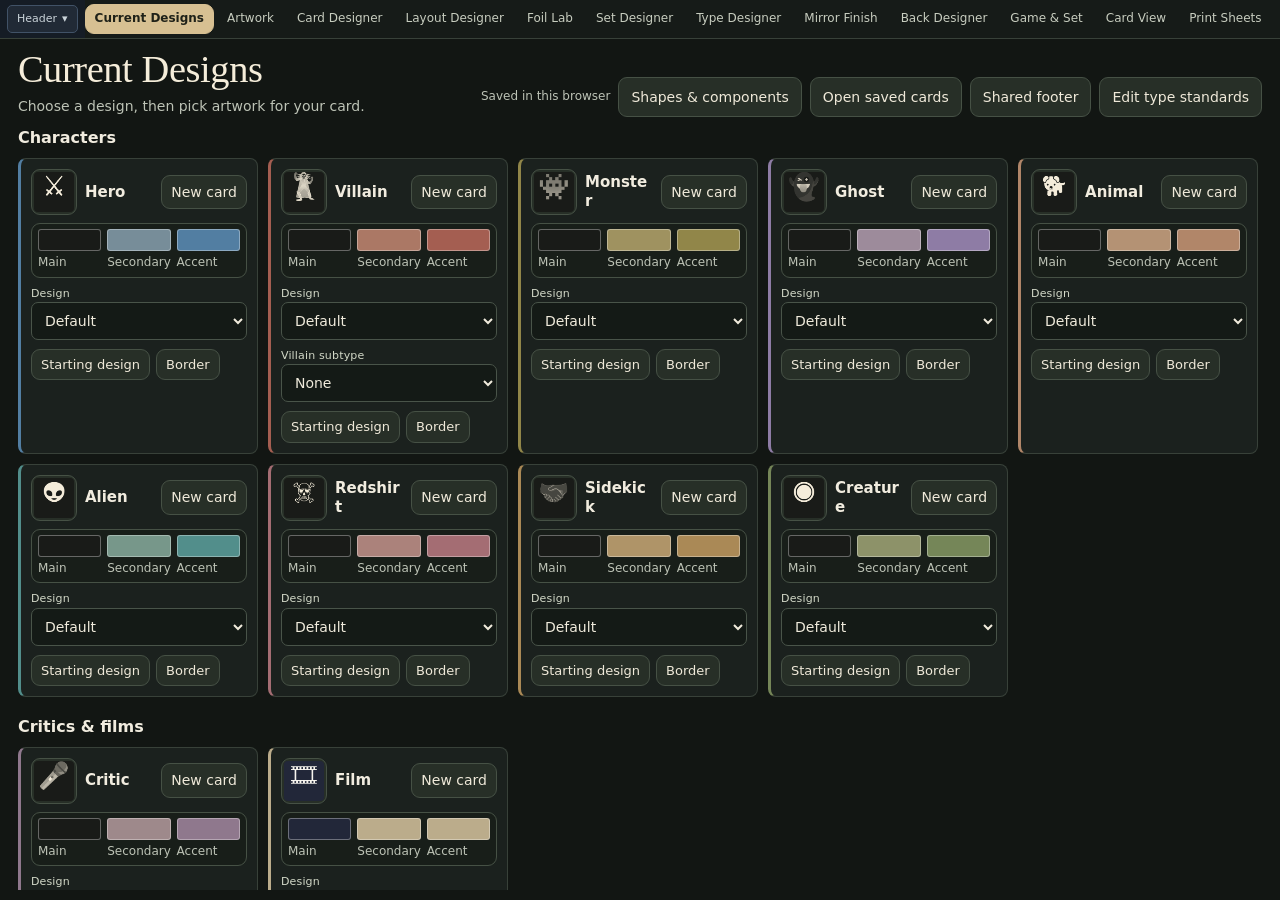
==== commit dac88e17: "Add a project-wide card footer layout and adaptive ink Release the Creative Suite 0.9.21 shared stud" ====
--- a/studio/index.html
+++ b/studio/index.html
@@ -1,8 +1,8 @@
 <!doctype html>
-<html lang="en"><head><meta charset="utf-8"><meta name="viewport" content="width=device-width, initial-scale=1">
-<title>MNC Creative Suite · 0.9.18</title><link rel="stylesheet" href="style.css?v=0.9.18"><link rel="stylesheet" href="back-studio.css"><link rel="stylesheet" href="shape-studio.css"><link rel="stylesheet" href="design-system.css?v=0.9.18"><link rel="stylesheet" href="layout-designer.css?v=0.9.18"><link rel="stylesheet" href="workspace.css?v=0.9.18"></head>
+<html lang="en"><head><meta charset="utf-8"><meta name="viewport" content="width=device-width, initial-scale=1, interactive-widget=resizes-content">
+<title>MNC Creative Suite · 0.9.21</title><link rel="stylesheet" href="style.css?v=0.9.21"><link rel="stylesheet" href="back-studio.css"><link rel="stylesheet" href="shape-studio.css"><link rel="stylesheet" href="design-system.css?v=0.9.21"><link rel="stylesheet" href="layout-designer.css?v=0.9.21"><link rel="stylesheet" href="workspace.css?v=0.9.21"></head>
 <body>
-<header class="mast" id="suiteTray" hidden><div class="brand"><div class="brand-mark" aria-hidden="true"><span class="r">m</span><span class="b">n</span><span class="g">c</span></div><div><h1>Movie Night Club <b>Creative Suite</b></h1><p>TRADING CARD WORKSHOP</p></div></div><div class="mast-side"><span class="pill">v0.9.18</span><span class="pill gold">LIQUOR EXCHANGE · DEC 12 2026</span></div></header>
+<header class="mast" id="suiteTray" hidden><div class="brand"><div class="brand-mark" aria-hidden="true"><span class="r">m</span><span class="b">n</span><span class="g">c</span></div><div><h1>Movie Night Club <b>Creative Suite</b></h1><p>TRADING CARD WORKSHOP</p></div></div><div class="mast-side"><span class="pill">v0.9.21</span><span class="pill gold">LIQUOR EXCHANGE · DEC 12 2026</span></div></header>
 <div class="suite-nav"><button id="suiteTrayToggle" type="button" aria-controls="suiteTray" aria-expanded="false" title="Show suite header">Header</button><nav id="suiteTabs" class="tabs" aria-label="Workspace sections"><button type="button" class="active" data-tab="visualLanguage">Current Designs</button>
 <button type="button" data-tab="library">Artwork</button>
 <button type="button" data-tab="studio">Card Designer</button>
@@ -17,7 +17,8 @@
 <button type="button" data-tab="production">Print Sheets</button>
 <button type="button" data-tab="fractal">Fractal Lab</button>
 <button type="button" data-tab="glyph">Glyph Kit</button>
-<button type="button" data-tab="data">Project &amp; Backup</button></nav></div>
+<button type="button" data-tab="data">Project &amp; Backup</button></nav>
+<label class="compact-only suite-tool-picker"><span>Tool</span><select id="suiteTool" aria-label="Workspace tool"></select></label></div>
 <main>
 <section class="page" id="layoutDesigner" aria-labelledby="ldTitle">
   <header class="ld-toolbar">
@@ -44,6 +45,7 @@
     </div>
   </header>
   <div class="ld-quick-tools" id="ldQuickTools" aria-label="Layout tools">
+    <button id="ldFooterQuick" class="compact-only" type="button" disabled>Footer</button>
     <button id="ldArtQuick" type="button">Art window</button>
     <button id="ldMaskQuick" type="button">Cutout mask</button>
     <button id="ldPlatesQuick" type="button">Nameplates</button>
@@ -93,7 +95,7 @@
       </div>
     </div>
     <aside class="ld-rail ld-inspector-rail" id="ldInspectorRail" aria-labelledby="ldLayerTitle">
-      <div class="ld-panel-heading"><h3 id="ldLayerTitle">Properties</h3></div>
+      <div class="ld-panel-heading"><h3 id="ldLayerTitle">Properties</h3><select id="ldFooterPart" class="compact-only" aria-label="Footer layer" hidden><option value="footer">Set Abbrev</option><option value="number">Card number</option><option value="setIcon">Set Symbol</option></select></div>
       <div class="ld-inspector-tabs" aria-label="Layer settings">
         <button id="ldPropertiesTab" type="button" aria-pressed="true">Properties</button>
         <button id="ldFillTab" type="button" aria-pressed="false" hidden>Fill</button>
@@ -405,26 +407,21 @@
     </div>
     <section class="panel symbol-editor" aria-labelledby="sharedFooterTitle">
       <h3 id="sharedFooterTitle">Shared footer</h3>
-      <p class="muted">These settings apply to designs and cards that use the shared footer.</p>
-      <label class="label">Card number position<select id="sharedFooterPosition"><option value="center">Centered at bottom</option><option value="right">Below Set Abbrev at bottom right</option></select></label>
-      <div class="three">
-        <label class="label">Set Abbrev size (px)<input type="number" id="sharedFooterCodeSize" min="11" max="26" step="1"></label>
-        <label class="label">Number size (px)<input type="number" id="sharedFooterNumberSize" min="14" max="36" step="1"></label>
-        <label class="label">Set Symbol size (px)<input type="number" id="sharedFooterMarkSize" min="12" max="56" step="1"></label>
-      </div>
+      <p class="muted" id="sharedFooterSummary"></p>
       <div class="buttonbar">
+        <button id="sharedFooterEditLayout" class="accent-btn" type="button">Edit shared footer layout</button>
+        <button id="sharedFooterApplyAll" type="button">Use shared footer on all cards</button>
+        <button id="sharedFooterUndo" type="button" hidden>Undo linking</button>
         <button id="sharedFooterEditMark" type="button">Edit the LX26 mark</button>
-        <button id="sharedFooterApplyAll" type="button">Use shared footer on saved cards</button>
-        <button id="sharedFooterUndo" type="button" disabled>Undo applying to cards</button>
-      </div>
-      <div class="design-management">
-        <h3>Footer connection</h3>
+      </div>
+      <p id="sharedFooterStatus" class="status-line" role="status"></p>
+      <details class="design-management" id="sharedFooterExceptions">
+        <summary>Footer for one card or type</summary>
         <label class="label">Edit footer for<select id="sharedFooterScope"><option value="type">Preview type’s default</option><option value="card">Saved card</option></select></label>
         <label class="label" id="sharedFooterCardRow" hidden>Saved card<select id="sharedFooterCard"></select></label>
         <label class="toggle"><input id="sharedFooterLink" type="checkbox"> Use shared footer</label>
         <button id="sharedFooterOpenLayout" type="button">Open footer in Layout Designer</button>
-      </div>
-      <p id="sharedFooterStatus" class="status-line" role="status"></p>
+      </details>
     </section>
   </div>
 </section>
@@ -462,7 +459,7 @@
   </div>
 </div>
 <div class="workspace tool-workspace">
-<aside class="panel leftPane" aria-labelledby="savedCardsTitle">
+<aside class="panel leftPane" id="studioCards" aria-labelledby="savedCardsTitle">
   <h3 id="savedCardsTitle">Saved cards</h3>
   <label class="label">Find card<input id="cardSearch" placeholder="Name, ID, family..."></label>
   <label class="label">Show<select id="cardScope"><option value="all">All cards</option><option value="game">Catalog &amp; game cards</option><option value="archive">Legacy layouts</option></select></label>
@@ -476,6 +473,7 @@
   <div class="card-preview-bar">
     <span id="activeCardTitle">Card preview</span>
     <div class="buttonbar">
+      <button id="studioToggleCards" class="compact-only" type="button" aria-expanded="false" aria-controls="studioCards">Saved cards</button>
       <button id="cardEditLayout" type="button" data-tab="layoutDesigner">Edit layout</button>
       <button id="cardOpenFoil" type="button" data-tab="prism" aria-label="Preview in Foil Lab">Foil Lab</button>
       <button id="openCardView" type="button">Front &amp; back</button>
@@ -1104,7 +1102,7 @@
   </div>
 </section>
 <section class="page" id="production"><div class="sectionhead"><div><h2>Print Sheets</h2><p>Eight slots per Letter sheet. Preview both sides, then export duplex PDF.</p></div><div class="buttonbar"><button id="addSheet">Add eight-card sheet</button><button id="pdfExport" class="accent-btn">Download Staples PDF</button></div></div>
-<div class="production-layout tool-workspace"><div class="panel"><h3>Staples preset</h3><div class="spec-list"><span>Canvas</span><b>11 × 8.5 in · landscape</b><span>Front trim margin</span><b>≥ 0.29 in</b><span>Card trim</span><b>2.5 × 3.5 in</b><span>Bleed simulation</span><b>0.04 in beyond trim</b><span>Pages</span><b>Front / Back / Front / Back</b><span>Stock</span><b>Colour Laser · 98 Bright · 100-lb</b><span>Scale / duplex</span><b>100% / double-sided</b></div><hr><label class="label">Duplex registration layout<select id="duplexMode"><option value="same">Same position</option><option value="mirrorColumns">Mirror columns (left/right)</option><option value="mirrorRows">Mirror rows (top/bottom)</option><option value="rotate">Rotate positions 180°</option></select></label><div class="pair"><label class="label">Back X (mm)<input id="backOffsetX" type="number" value="0" min="-3" max="3" step=".1"></label><label class="label">Back Y (mm)<input id="backOffsetY" type="number" value="0" min="-3" max="3" step=".1"></label></div><label class="label">Card-back design<select id="backMode"><option value="mnc">Original MNC logo back</option><option id="backDesignedOption" value="designed" disabled hidden>Designed back</option><option value="custom">Custom uploaded artwork</option><option value="calibration">Calibration numbers (test only)</option></select></label><div class="buttonbar"><button type="button" data-tab="backs">Edit in Back Designer</button><label class="file-label secondary">Upload card-back image<input id="customBackUpload" type="file" accept="image/*"></label></div><label class="toggle"><input id="includeFinishPreview" type="checkbox"> Print simulated foil pattern in card art (normally off)</label><label class="toggle"><input id="bleedOn" type="checkbox" checked> Extend artwork 0.04 in beyond cut marks</label><div class="buttonbar"><button id="printManifest">Download sheet manifest CSV</button><button id="resetSheets">Load legacy sample sheets</button></div><p class="muted tiny">Use actual size (100%). Proof duplex registration before printing the final run.</p></div><div class="panel print-work"><div class="previewheading"><h3>Sheet queue</h3><span class="micro" id="sheetsSummary"></span></div><div class="sheetqueue" id="sheetQueue"></div>
+<div class="production-layout tool-workspace"><div class="panel"><h3>Staples preset</h3><div class="spec-list"><span>Canvas</span><b>11 × 8.5 in · landscape</b><span>Front trim margin</span><b>≥ 0.29 in</b><span>Card trim</span><b>2.5 × 3.5 in</b><span>Bleed simulation</span><b>0.04 in beyond trim</b><span>Pages</span><b>Front / Back / Front / Back</b><span>Stock</span><b>Colour Laser · 98 Bright · 100-lb</b><span>Scale / duplex</span><b>100% / double-sided</b></div><hr><label class="label">Duplex registration layout<select id="duplexMode"><option value="same">Same position</option><option value="mirrorColumns">Mirror columns (left/right)</option><option value="mirrorRows">Mirror rows (top/bottom)</option><option value="rotate">Rotate positions 180°</option></select></label><div class="pair"><label class="label">Back X (mm)<input id="backOffsetX" type="number" value="0" min="-3" max="3" step=".1"></label><label class="label">Back Y (mm)<input id="backOffsetY" type="number" value="0" min="-3" max="3" step=".1"></label></div><label class="label">Card-back design<select id="backMode"><option value="mnc">Standard MNC back</option><option id="backDesignedOption" value="designed" disabled hidden>Designed back</option><option value="custom">Custom uploaded artwork</option><option value="calibration">Calibration numbers (test only)</option></select></label><div class="buttonbar"><button type="button" data-tab="backs">Edit in Back Designer</button><label class="file-label secondary">Upload card-back image<input id="customBackUpload" type="file" accept="image/*"></label></div><label class="toggle"><input id="includeFinishPreview" type="checkbox"> Print simulated foil pattern in card art (normally off)</label><label class="toggle"><input id="bleedOn" type="checkbox" checked> Extend artwork 0.04 in beyond cut marks</label><div class="buttonbar"><button id="printManifest">Download sheet manifest CSV</button><button id="resetSheets">Load legacy sample sheets</button></div><p class="muted tiny">Use actual size (100%). Proof duplex registration before printing the final run.</p></div><div class="panel print-work"><div class="previewheading"><h3>Sheet queue</h3><span class="micro" id="sheetsSummary"></span></div><div class="sheetqueue" id="sheetQueue"></div>
 <div class="previewheading print-preview-head"><h3>Sheet proof</h3><div class="buttonbar"><label class="label inline-label">Sheet<select id="proofSheet"></select></label><button id="proofFront" aria-pressed="true">Front</button><button id="proofBack" aria-pressed="false">Back</button><button id="proofBoth" aria-pressed="false">Both</button></div></div>
 <div class="buttonbar back-proof-note" id="proofDraftNotice" hidden><span id="proofDraftName" class="muted tiny" role="status"></span><button id="proofClearDraft" type="button">Show shared back</button></div>
 <div class="sheet-proof" id="sheetProof"><canvas id="proofFrontCanvas" width="1320" height="1020" aria-label="Print sheet front"></canvas><canvas id="proofBackCanvas" width="1320" height="1020" aria-label="Print sheet back" hidden></canvas></div></div></div></section>
@@ -1124,4 +1122,4 @@
 <div class="data-layout"><div class="panel"><h3>Back up / restore</h3><div class="buttonbar"><button class="accent-btn" id="exportProject">Export project JSON</button><label class="file-label secondary">Import project JSON<input id="importProject" type="file" accept=".json,application/json"></label></div><p class="muted">Keep your project JSON, workbook, and assets folder together. Images imported in browser-only mode are embedded in the JSON.</p><hr><div class="buttonbar"><button id="exportCardsCSV">Export cards CSV</button><button id="exportAssetsCSV">Export assets CSV</button></div></div><div class="panel"><h3>Project status</h3><div id="projectSummary" class="summary-stats"></div><hr><h3>Earlier tools</h3><div class="buttonbar"><button data-tab="fractalLite">Fractal Lite</button><button data-tab="prismLegacy">Prism v0.8</button><button data-tab="foil">Foil Lite</button></div></div></div></div>
 </section>
 </main>
-<script src="edition.js"></script><script src="card-metadata.js"></script><script src="game-model.js?v=0.9.18"></script><script src="catalog-schema.js"></script><script src="catalog-model.js"></script><script src="catalog-starter.js"></script><script src="assets.js"></script><script src="asset_image_data.js"></script><script src="back-model.js"></script><script src="shape-model.js"></script><script src="set-model.js"></script><script src="symbols.js?v=0.9.18"></script><script src="artwork-profiles.js"></script><script src="front-layout.js?v=0.9.18"></script><script src="front-effects.js"></script><script src="outer-border.js?v=0.9.18"></script><script src="layout-design.js?v=0.9.18"></script><script src="art-cutout.js"></script><script src="type-design.js?v=0.9.18"></script><script src="mirror-mask.js"></script><script src="app.js?v=0.9.18"></script><script src="suite.js"></script><script src="standard_and_prism.js"></script><script src="glyph_fonts_manifest.js"></script><script src="glyph_font_bridge.js"></script><script src="type-glyphs.js"></script><script src="game-frame.js?v=0.9.18"></script><script src="game-studio.js?v=0.9.18"></script><script src="shape-studio.js?v=0.9.18"></script><script src="front-studio.js"></script><script src="mirror-studio.js"></script><script src="back-render.js"></script><script src="back-studio.js"></script><script src="print-proof.js?v=0.9.18"></script><script src="vendor/jszip.min.js"></script><script src="catalog-xlsx.js"></script><script src="project-disk.js"></script><script src="catalog-ui.js?v=0.9.18"></script><script src="design-system-ui.js?v=0.9.18"></script><script src="type-design-ui.js?v=0.9.18"></script><script src="glyph-context-ui.js?v=0.9.18"></script><script src="cutout-editor.js?v=0.9.18"></script><script src="layout-fill-inspector.js"></script><script src="layout-designer.js?v=0.9.18"></script><script src="lab-links.js?v=0.9.18"></script></body></html>
+<script src="edition.js"></script><script src="card-metadata.js"></script><script src="game-model.js?v=0.9.21"></script><script src="catalog-schema.js"></script><script src="catalog-model.js?v=0.9.21"></script><script src="catalog-starter.js"></script><script src="assets.js"></script><script src="asset_image_data.js"></script><script src="back-model.js?v=0.9.21"></script><script src="shape-model.js"></script><script src="set-model.js"></script><script src="symbols.js?v=0.9.21"></script><script src="artwork-profiles.js"></script><script src="front-layout.js?v=0.9.21"></script><script src="front-effects.js"></script><script src="outer-border.js?v=0.9.21"></script><script src="layout-design.js?v=0.9.21"></script><script src="art-cutout.js"></script><script src="type-design.js?v=0.9.21"></script><script src="mirror-mask.js"></script><script src="app.js?v=0.9.21"></script><script src="suite.js"></script><script src="standard_and_prism.js"></script><script src="glyph_fonts_manifest.js"></script><script src="glyph_font_bridge.js"></script><script src="type-glyphs.js"></script><script src="game-frame.js?v=0.9.21"></script><script src="game-studio.js?v=0.9.21"></script><script src="shape-studio.js?v=0.9.21"></script><script src="front-studio.js"></script><script src="mirror-studio.js"></script><script src="back-render.js"></script><script src="back-studio.js?v=0.9.21"></script><script src="print-proof.js?v=0.9.21"></script><script src="vendor/jszip.min.js"></script><script src="catalog-xlsx.js"></script><script src="project-disk.js"></script><script src="catalog-ui.js?v=0.9.21"></script><script src="design-system-ui.js?v=0.9.21"></script><script src="type-design-ui.js?v=0.9.21"></script><script src="glyph-context-ui.js?v=0.9.21"></script><script src="cutout-editor.js?v=0.9.21"></script><script src="layout-fill-inspector.js"></script><script src="layout-designer.js?v=0.9.21"></script><script src="lab-links.js?v=0.9.21"></script></body></html>
--- a/studio/layout-designer.css
+++ b/studio/layout-designer.css
@@ -181,6 +181,7 @@
   box-shadow: 0 0 0 2px #201424b0;
   pointer-events: none;
   z-index: 2;
+  container: layout-selection / size;
 }
 .ld-handle {
   position: absolute;
@@ -196,6 +197,14 @@
 .ld-handle[data-handle="ne"] {right: -5px; top: -5px; cursor: nesw-resize;}
 .ld-handle[data-handle="sw"] {left: -5px; bottom: -5px; cursor: nesw-resize;}
 .ld-handle[data-handle="se"] {right: -5px; bottom: -5px; cursor: nwse-resize;}
+@container layout-selection (max-width: 22px) or (max-height: 22px) {
+  .ld-handle[data-handle="nw"] {transform: translate(-50%, -50%);}
+  .ld-handle[data-handle="ne"] {transform: translate(50%, -50%);}
+  .ld-handle[data-handle="sw"] {transform: translate(-50%, 50%);}
+  .ld-handle[data-handle="se"] {transform: translate(50%, 50%);}
+}
+
+#layoutDesigner[data-editing-footer="true"] :is(.ld-layer-tools, #ldQuickTools) {display: none;}
 
 .ld-statusbar {
   justify-content: space-between;
--- a/studio/workspace.css
+++ b/studio/workspace.css
@@ -229,6 +229,8 @@
   font-size: 11px;
 }
 
+.compact-only {display: none;}
+
 @media (max-width: 900px) {
   .tool-workspace {
     align-items: start;
@@ -273,6 +275,111 @@
 }
 
 @media (max-width: 700px), (max-width: 1000px) and (max-height: 600px) {
+  body {height: var(--mobile-height, 100dvh);}
+  main {padding: 6px 8px;}
+  .suite-nav {gap: 5px;padding: 4px 8px;}
+  .suite-nav > #suiteTrayToggle {margin: 0;min-height: 38px;padding-inline: 8px;}
+  .suite-nav > .tabs {display: none;}
+  .suite-tool-picker {
+    display: flex;
+    align-items: center;
+    gap: 8px;
+    flex: 1;
+    min-width: 0;
+    font-size: .875rem;
+    color: var(--muted);
+  }
+  .suite-tool-picker select {flex: 1;min-width: 0;min-height: 38px;font-size: 1rem;}
+  .page.active > .sectionhead {gap: 5px 10px;margin-bottom: 6px;}
+  .page.active > .sectionhead h2 {font-size: 1.32rem;margin-bottom: 1px;}
+  .page.active > .sectionhead p {font-size: .8125rem;line-height: 1.35;margin-block: 2px;}
+  .page.active > .sectionhead .buttonbar {gap: 5px;}
+  .page.active > .sectionhead button, .page.active > .sectionhead .file-label {min-height: 38px;padding: 5px 8px;font-size: .8125rem;}
+  main :is(input[type="text"], input[type="number"], input:not([type]), select, textarea) {font-size: 1rem;}
+  .tool-workspace {
+    grid-template-rows: none;
+    grid-auto-rows: max-content;
+    align-content: start;
+  }
+  #visualLanguage > .sectionhead > .buttonbar {
+    display: grid;
+    grid-template-columns: repeat(2, minmax(0, 1fr));
+    width: min(100%, 24rem);
+  }
+  #designSaveStatus {grid-column: 1 / -1;order: 1;margin: 1px 0 0;}
+  #visualLanguage .design-choice button {min-height: 37px;}
+  #library > .toolbar {
+    display: grid;
+    grid-template-columns: minmax(0, 1fr) auto;
+    gap: 5px 8px;
+    padding: 7px;
+    margin-bottom: 3px;
+  }
+  #assetSearch {grid-column: 1 / -1;}
+  #assetScroll {margin-top: 4px;}
+  #library > .artwork-for-design {padding: 7px 8px;margin-bottom: 5px;gap: 5px;}
+  .artwork-for-design strong {font-size: .875rem;}
+  .artwork-for-design .buttonbar {gap: 5px;}
+  .artwork-for-design button {font-size: .8125rem;padding: 6px 9px;min-height: 38px;}
+  #setDesigner .set-stats {
+    grid-template-columns: repeat(5, minmax(72px, 1fr));
+    flex: none;
+    gap: 4px;
+    margin-bottom: 7px;
+    overflow-x: auto;
+    overscroll-behavior-x: contain;
+  }
+  #setDesigner .set-stat {padding: 4px 6px;}
+  #setDesigner .set-stat:last-child {grid-column: auto;}
+  #setDesigner .set-stat strong {font-size: 1.25rem;line-height: 1.2;}
+  #setDesigner .set-stat span {font-size: .6875rem;}
+  #viewer .view-stage {max-height: 46dvh;padding: 6px;}
+  #viewer .view-stage canvas {width: calc(min(65vw, 30dvh) * var(--view-zoom, 1));}
+  #viewer .view-stage.show-both canvas {width: calc(min(38vw, 30dvh) * var(--view-zoom, 1));}
+  #prism .sectionhead, #fractal .sectionhead {align-items: center;}
+  #prism .inline-label, #fractal .inline-label {min-width: 0;max-width: 100%;}
+  #prism .inline-label select, #fractal .inline-label select {width: auto;max-width: min(100%, 13rem);}
+  #prism .sectionhead button, #fractal .sectionhead button {min-height: 36px;}
+
+  #studio {container: card-designer / size;}
+  #studio .workspace {
+    grid-template-columns: minmax(0, 1fr);
+    grid-template-areas: "preview" "edit";
+    grid-template-rows: minmax(0, 57fr) minmax(0, 43fr);
+    align-items: stretch;
+    overflow: hidden;
+    padding: 0;
+    gap: 5px;
+  }
+  #studio .preview-pane {height: auto;}
+  #studio .canvas-frame {padding: 4px;}
+  #studio :is(.rightPane, .leftPane) {max-height: none;}
+  #studio .rightPane {padding: 8px;overflow: auto;scroll-padding-block: 8px;}
+  #studio:not([data-choosing-card="true"]) .leftPane,
+  #studio[data-choosing-card="true"] .rightPane {display: none;}
+  #studio[data-choosing-card="true"] .leftPane {grid-area: edit;min-height: 0;padding: 8px;overflow: auto;}
+  #studio .leftPane > .card-list {overflow: visible;}
+  #studio .card-preview-bar {flex-wrap: wrap;gap: 2px 7px;padding: 4px 6px;}
+  #studio #activeCardTitle {max-width: 100%;font-size: .8125rem;}
+  #studio .card-preview-bar .buttonbar {
+    display: grid;
+    grid-template-columns: repeat(4, minmax(0, 1fr));
+    gap: 4px;
+    width: 100%;
+  }
+  #studio .card-preview-bar button {min-height: 38px;padding: 4px;font-size: .75rem;line-height: 1.2;}
+  #studioToggleCards {display: block;}
+  #studio .inspector-tabs {display: flex;flex-wrap: wrap;gap: 4px;}
+  #studio .inspector-tabs button {flex: 1 1 auto;min-height: 37px;padding: 5px 7px;}
+  #studio .card-actions {gap: 4px;}
+  #studio #cardSaveStatus {order: 1;}
+
+  /* Give the card and the active field room above the phone keyboard. */
+  @container card-designer (max-height: 420px) {
+    #studio:has(#rightPane :is(input:not([type]), input[type="text"], input[type="number"], textarea):focus)
+      :is(.card-designer-heading, .card-preview-bar) {display: none;}
+  }
+
   #layoutDesigner .ld-toolbar {
     position: relative;
     z-index: 4;
@@ -302,10 +409,11 @@
     flex-wrap: nowrap;
     overflow-x: auto;
     overscroll-behavior-x: contain;
-    scrollbar-width: thin;
+    scrollbar-width: none;
     padding: 4px 6px;
   }
   #layoutDesigner .ld-quick-tools button {flex: none;white-space: nowrap;}
+  #ldFooterQuick {display: inline-block;}
   #layoutDesigner .ld-mobile-panes {
     display: flex;
     flex: none;
@@ -321,19 +429,30 @@
     grid-template-columns: minmax(0, 1fr);
     grid-template-rows: minmax(0, 1fr);
   }
-  #layoutDesigner .ld-workspace > * {grid-area: 1 / 1;border-inline: 0;}
-  .ld-workspace:not([data-pane="canvas"]) .ld-stage-panel,
+  #layoutDesigner > .ld-workspace:is([data-pane="layers"], [data-pane="edit"]) {
+    grid-template-rows: minmax(0, 46fr) minmax(0, 54fr);
+  }
+  #layoutDesigner .ld-stage-panel {grid-area: 1 / 1;}
+  #layoutDesigner .ld-rail {grid-area: 2 / 1;border-inline: 0;}
   .ld-workspace:not([data-pane="layers"]) .ld-layer-rail,
   .ld-workspace:not([data-pane="edit"]) .ld-inspector-rail {display: none;}
+  #layoutDesigner .ld-panel-heading {padding: 5px 9px;}
+  #ldInspectorRail:has(#ldFooterPart:not([hidden])) #ldLayerTitle {display: none;}
+  #ldFooterPart {display: block;width: 100%;min-height: 37px;font-size: .875rem;}
+  #layoutDesigner .ld-inspector-tabs {flex: none;padding: 4px 7px;}
+  #layoutDesigner .ld-inspector {flex: 1 1 0;padding-inline: 9px;overscroll-behavior: contain;scroll-padding-block: 8px;}
+  #layoutDesigner .ld-inspector button {min-height: 38px;white-space: normal;}
   .ld-artboard[data-pan="true"] :is(canvas, .ld-handle) {pointer-events: none;}
   .ld-stage {overscroll-behavior: contain;}
+  .ld-mat {padding: 6px 10px;}
   .ld-inspector .label :is(input:not([type="color"]), select, textarea), .ld-setup .label select {
     font-size: 1rem;
   }
   .ld-layers button {min-height: 40px;}
   .ld-layers .ld-eye {width: 40px;}
   #layoutDesigner .ld-statusbar {padding: 4px 6px;}
-  .ld-status-tools {flex-wrap: wrap;gap: 4px;}
+  .ld-status-tools {min-width: 0;max-width: 100%;overflow-x: auto;scrollbar-width: none;overscroll-behavior-x: contain;gap: 4px;}
+  .ld-status-tools > * {flex: none;}
   .ld-statusbar .ld-status-links, .ld-statusbar .ld-hint {display: none;}
   .ld-statusbar #ldStatus {width: 100%;margin: 0;}
   .ld-zoom, .ld-guides {margin-left: 2px;}
@@ -349,9 +468,48 @@
     border-bottom: 1px solid var(--ld-edge);
   }
   .ld-trace-tools button {flex: 1;padding: 5px;min-height: 38px;}
-}
-
-@media (max-width: 1000px) and (max-height: 600px) and (orientation: landscape) {
+
+  #ldWorkspace[data-pane="edit"] #ldInspectorRail:has(#ldFooterPart:not([hidden])) {
+    display: grid;
+    grid-template-columns: minmax(0, 45fr) minmax(0, 55fr);
+    grid-template-rows: auto minmax(0, 1fr);
+  }
+  #ldInspectorRail:has(#ldFooterPart:not([hidden])) .ld-inspector {grid-column: 1 / -1;}
+}
+
+@media (max-width: 700px) and (max-height: 500px) {
+  #layoutDesigner:has(#ldWorkspace[data-pane="edit"]) .ld-quick-tools {display: none;}
+  #layoutDesigner > .ld-workspace[data-pane="edit"] {grid-template-rows: minmax(0, 40fr) minmax(0, 60fr);}
+}
+
+@media (max-width: 700px) and (min-height: 500px) {
+  #typeDesigner .type-workspace {
+    grid-template-columns: minmax(0, 1fr);
+    grid-template-rows: minmax(0, 44fr) minmax(0, 56fr);
+    align-items: stretch;
+    overflow: hidden;
+    gap: 5px;
+    padding: 0;
+  }
+  #typeDesigner .type-workspace > .panel {padding: 8px;overflow: auto;}
+  #typeDesigner .type-preview-panel {
+    grid-row: 1;
+    display: grid;
+    grid-template-columns: minmax(0, 1fr) minmax(0, 1fr);
+    grid-template-rows: auto minmax(0, 1fr);
+    gap: 4px 10px;
+    text-align: left;
+    container-type: size;
+  }
+  #typeDesigner #typeDesignPreview {
+    grid-area: 1 / 2 / 3 / 3;
+    place-self: center;
+    width: min(100%, calc(100cqh * 5 / 7));
+    margin: 0;
+  }
+}
+
+@media (min-width: 640px) and (max-width: 1000px) and (max-height: 600px) and (orientation: landscape) {
   #layoutDesigner.active {
     display: grid;
     grid-template-columns: minmax(0, 1fr) minmax(14rem, 40%);
@@ -373,5 +531,14 @@
     border-left: 0;
     border-radius: 0 0 12px 0;
   }
-  #layoutDesigner .ld-panel-heading {padding-block: 7px;}
-}
+  #layoutDesigner > .ld-workspace:is([data-pane="layers"], [data-pane="edit"]) {
+    grid-template-columns: minmax(0, 1fr) minmax(0, 1fr);
+    grid-template-rows: minmax(0, 1fr);
+  }
+  #layoutDesigner .ld-rail {grid-area: 1 / 2;border-top: 0;border-left: 1px solid var(--ld-edge);}
+  #studio .workspace {
+    grid-template-columns: minmax(0, 1fr) minmax(0, 1.15fr);
+    grid-template-areas: "preview edit";
+    grid-template-rows: minmax(0, 1fr);
+  }
+}
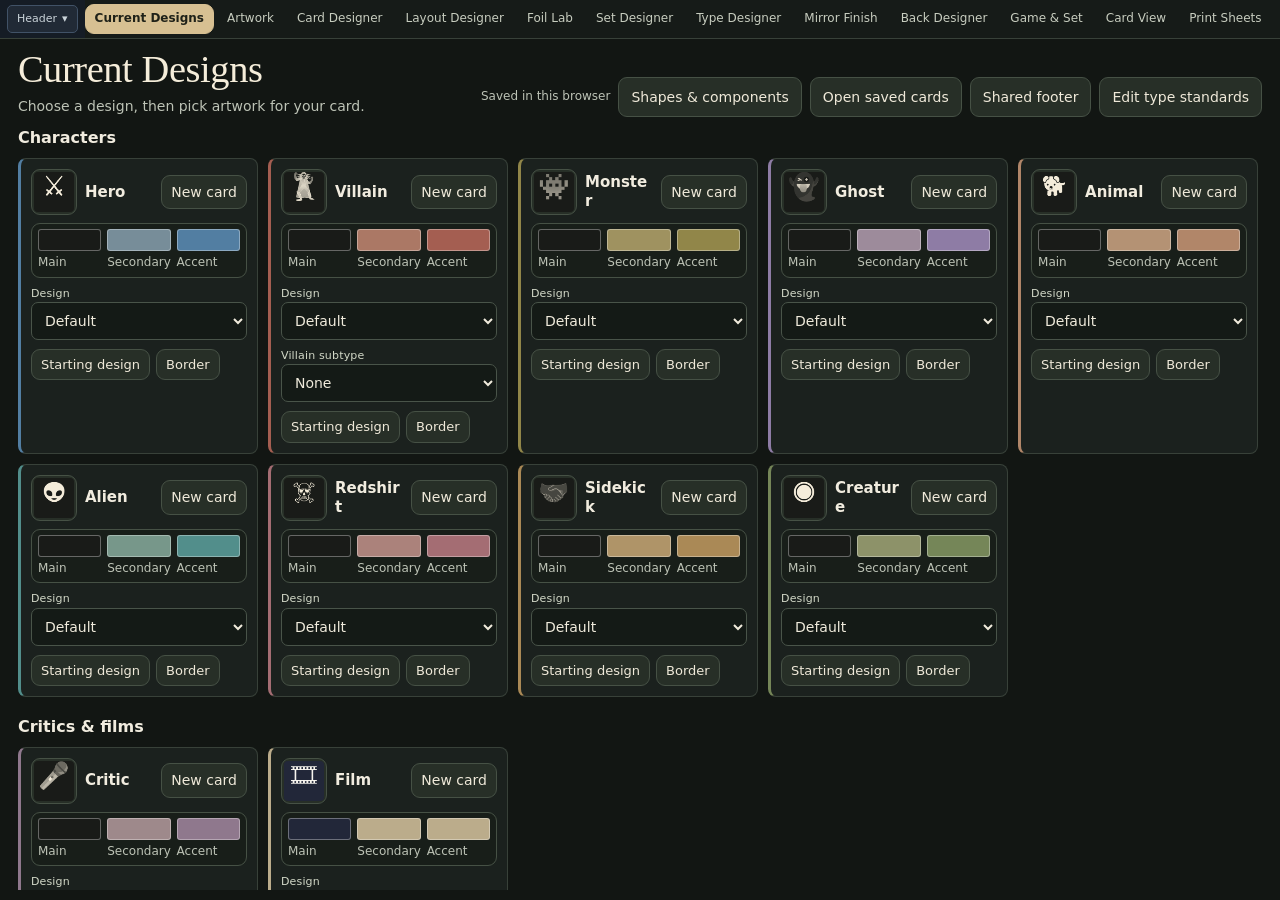
==== commit a41b3d52: "Put foil patterns up front and load finishes on demand Release the Creative Suite 0.9.22 shared stud" ====
--- a/studio/index.html
+++ b/studio/index.html
@@ -1,8 +1,8 @@
 <!doctype html>
 <html lang="en"><head><meta charset="utf-8"><meta name="viewport" content="width=device-width, initial-scale=1, interactive-widget=resizes-content">
-<title>MNC Creative Suite · 0.9.21</title><link rel="stylesheet" href="style.css?v=0.9.21"><link rel="stylesheet" href="back-studio.css"><link rel="stylesheet" href="shape-studio.css"><link rel="stylesheet" href="design-system.css?v=0.9.21"><link rel="stylesheet" href="layout-designer.css?v=0.9.21"><link rel="stylesheet" href="workspace.css?v=0.9.21"></head>
+<title>MNC Creative Suite · 0.9.22</title><link rel="stylesheet" href="style.css?v=0.9.21"><link rel="stylesheet" href="back-studio.css"><link rel="stylesheet" href="shape-studio.css"><link rel="stylesheet" href="design-system.css?v=0.9.21"><link rel="stylesheet" href="layout-designer.css?v=0.9.21"><link rel="stylesheet" href="workspace.css?v=0.9.21"></head>
 <body>
-<header class="mast" id="suiteTray" hidden><div class="brand"><div class="brand-mark" aria-hidden="true"><span class="r">m</span><span class="b">n</span><span class="g">c</span></div><div><h1>Movie Night Club <b>Creative Suite</b></h1><p>TRADING CARD WORKSHOP</p></div></div><div class="mast-side"><span class="pill">v0.9.21</span><span class="pill gold">LIQUOR EXCHANGE · DEC 12 2026</span></div></header>
+<header class="mast" id="suiteTray" hidden><div class="brand"><div class="brand-mark" aria-hidden="true"><span class="r">m</span><span class="b">n</span><span class="g">c</span></div><div><h1>Movie Night Club <b>Creative Suite</b></h1><p>TRADING CARD WORKSHOP</p></div></div><div class="mast-side"><span class="pill">v0.9.22</span><span class="pill gold">LIQUOR EXCHANGE · DEC 12 2026</span></div></header>
 <div class="suite-nav"><button id="suiteTrayToggle" type="button" aria-controls="suiteTray" aria-expanded="false" title="Show suite header">Header</button><nav id="suiteTabs" class="tabs" aria-label="Workspace sections"><button type="button" class="active" data-tab="visualLanguage">Current Designs</button>
 <button type="button" data-tab="library">Artwork</button>
 <button type="button" data-tab="studio">Card Designer</button>
@@ -1122,4 +1122,4 @@
 <div class="data-layout"><div class="panel"><h3>Back up / restore</h3><div class="buttonbar"><button class="accent-btn" id="exportProject">Export project JSON</button><label class="file-label secondary">Import project JSON<input id="importProject" type="file" accept=".json,application/json"></label></div><p class="muted">Keep your project JSON, workbook, and assets folder together. Images imported in browser-only mode are embedded in the JSON.</p><hr><div class="buttonbar"><button id="exportCardsCSV">Export cards CSV</button><button id="exportAssetsCSV">Export assets CSV</button></div></div><div class="panel"><h3>Project status</h3><div id="projectSummary" class="summary-stats"></div><hr><h3>Earlier tools</h3><div class="buttonbar"><button data-tab="fractalLite">Fractal Lite</button><button data-tab="prismLegacy">Prism v0.8</button><button data-tab="foil">Foil Lite</button></div></div></div></div>
 </section>
 </main>
-<script src="edition.js"></script><script src="card-metadata.js"></script><script src="game-model.js?v=0.9.21"></script><script src="catalog-schema.js"></script><script src="catalog-model.js?v=0.9.21"></script><script src="catalog-starter.js"></script><script src="assets.js"></script><script src="asset_image_data.js"></script><script src="back-model.js?v=0.9.21"></script><script src="shape-model.js"></script><script src="set-model.js"></script><script src="symbols.js?v=0.9.21"></script><script src="artwork-profiles.js"></script><script src="front-layout.js?v=0.9.21"></script><script src="front-effects.js"></script><script src="outer-border.js?v=0.9.21"></script><script src="layout-design.js?v=0.9.21"></script><script src="art-cutout.js"></script><script src="type-design.js?v=0.9.21"></script><script src="mirror-mask.js"></script><script src="app.js?v=0.9.21"></script><script src="suite.js"></script><script src="standard_and_prism.js"></script><script src="glyph_fonts_manifest.js"></script><script src="glyph_font_bridge.js"></script><script src="type-glyphs.js"></script><script src="game-frame.js?v=0.9.21"></script><script src="game-studio.js?v=0.9.21"></script><script src="shape-studio.js?v=0.9.21"></script><script src="front-studio.js"></script><script src="mirror-studio.js"></script><script src="back-render.js"></script><script src="back-studio.js?v=0.9.21"></script><script src="print-proof.js?v=0.9.21"></script><script src="vendor/jszip.min.js"></script><script src="catalog-xlsx.js"></script><script src="project-disk.js"></script><script src="catalog-ui.js?v=0.9.21"></script><script src="design-system-ui.js?v=0.9.21"></script><script src="type-design-ui.js?v=0.9.21"></script><script src="glyph-context-ui.js?v=0.9.21"></script><script src="cutout-editor.js?v=0.9.21"></script><script src="layout-fill-inspector.js"></script><script src="layout-designer.js?v=0.9.21"></script><script src="lab-links.js?v=0.9.21"></script></body></html>
+<script src="edition.js"></script><script src="card-metadata.js"></script><script src="game-model.js?v=0.9.21"></script><script src="catalog-schema.js"></script><script src="catalog-model.js?v=0.9.21"></script><script src="catalog-starter.js"></script><script src="assets.js"></script><script src="asset_image_data.js"></script><script src="back-model.js?v=0.9.21"></script><script src="shape-model.js"></script><script src="set-model.js"></script><script src="symbols.js?v=0.9.21"></script><script src="artwork-profiles.js"></script><script src="front-layout.js?v=0.9.21"></script><script src="front-effects.js"></script><script src="outer-border.js?v=0.9.21"></script><script src="layout-design.js?v=0.9.21"></script><script src="art-cutout.js"></script><script src="type-design.js?v=0.9.21"></script><script src="mirror-mask.js"></script><script src="app.js?v=0.9.21"></script><script src="suite.js"></script><script src="standard_and_prism.js"></script><script src="glyph_fonts_manifest.js"></script><script src="glyph_font_bridge.js"></script><script src="type-glyphs.js"></script><script src="game-frame.js?v=0.9.21"></script><script src="game-studio.js?v=0.9.21"></script><script src="shape-studio.js?v=0.9.21"></script><script src="front-studio.js"></script><script src="mirror-studio.js"></script><script src="back-render.js"></script><script src="back-studio.js?v=0.9.21"></script><script src="print-proof.js?v=0.9.21"></script><script src="vendor/jszip.min.js"></script><script src="catalog-xlsx.js"></script><script src="project-disk.js"></script><script src="catalog-ui.js?v=0.9.21"></script><script src="design-system-ui.js?v=0.9.21"></script><script src="type-design-ui.js?v=0.9.21"></script><script src="glyph-context-ui.js?v=0.9.21"></script><script src="cutout-editor.js?v=0.9.21"></script><script src="layout-fill-inspector.js"></script><script src="layout-designer.js?v=0.9.21"></script><script src="lab-links.js?v=0.9.22"></script></body></html>
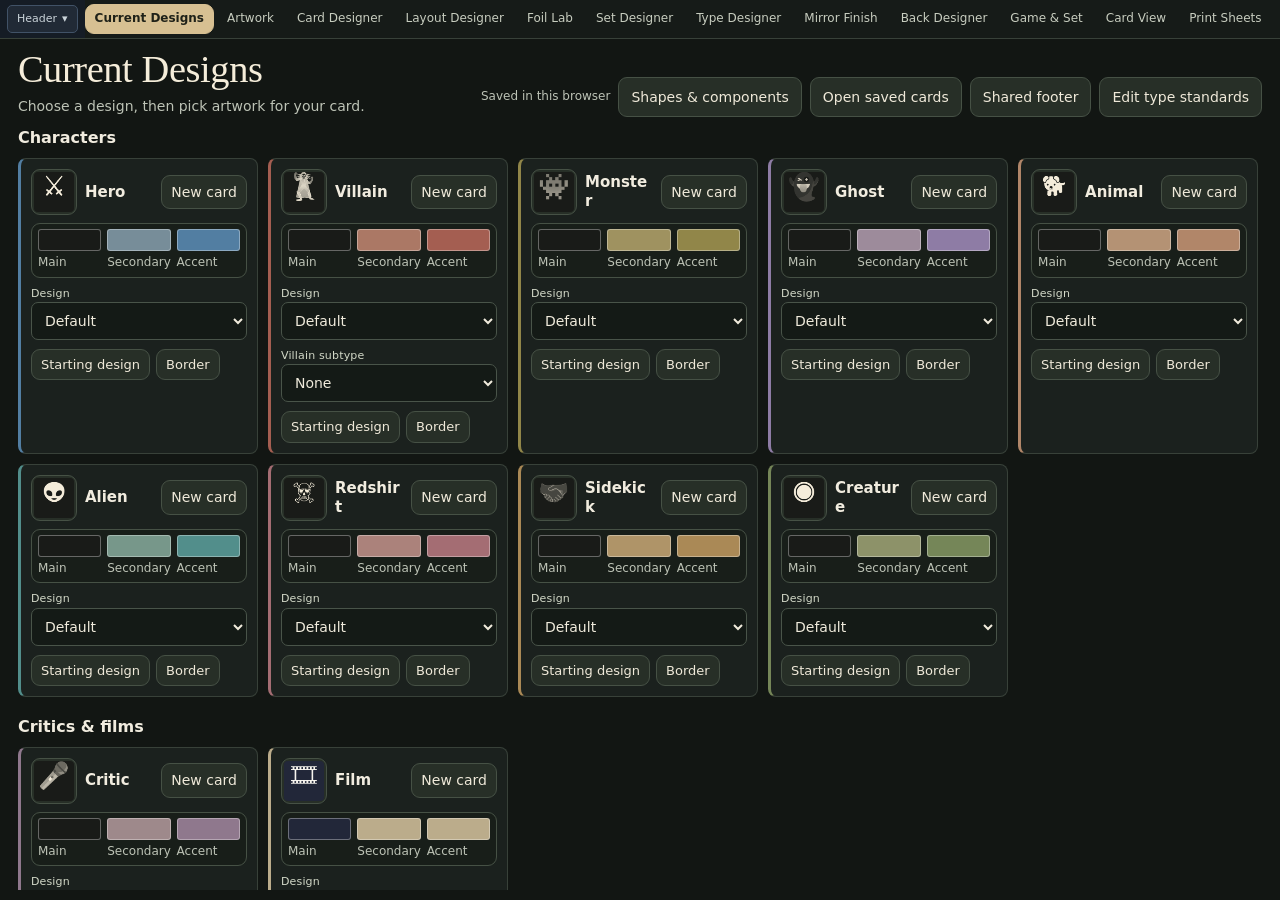
==== commit 1a8914a5: "Share one editable LX26 footer across Character cards Release Creative Suite 0.9.23." ====
--- a/studio/index.html
+++ b/studio/index.html
@@ -1,8 +1,8 @@
 <!doctype html>
 <html lang="en"><head><meta charset="utf-8"><meta name="viewport" content="width=device-width, initial-scale=1, interactive-widget=resizes-content">
-<title>MNC Creative Suite · 0.9.22</title><link rel="stylesheet" href="style.css?v=0.9.21"><link rel="stylesheet" href="back-studio.css"><link rel="stylesheet" href="shape-studio.css"><link rel="stylesheet" href="design-system.css?v=0.9.21"><link rel="stylesheet" href="layout-designer.css?v=0.9.21"><link rel="stylesheet" href="workspace.css?v=0.9.21"></head>
+<title>MNC Creative Suite · 0.9.23</title><link rel="stylesheet" href="style.css?v=0.9.21"><link rel="stylesheet" href="back-studio.css"><link rel="stylesheet" href="shape-studio.css"><link rel="stylesheet" href="design-system.css?v=0.9.21"><link rel="stylesheet" href="layout-designer.css?v=0.9.21"><link rel="stylesheet" href="workspace.css?v=0.9.21"></head>
 <body>
-<header class="mast" id="suiteTray" hidden><div class="brand"><div class="brand-mark" aria-hidden="true"><span class="r">m</span><span class="b">n</span><span class="g">c</span></div><div><h1>Movie Night Club <b>Creative Suite</b></h1><p>TRADING CARD WORKSHOP</p></div></div><div class="mast-side"><span class="pill">v0.9.22</span><span class="pill gold">LIQUOR EXCHANGE · DEC 12 2026</span></div></header>
+<header class="mast" id="suiteTray" hidden><div class="brand"><div class="brand-mark" aria-hidden="true"><span class="r">m</span><span class="b">n</span><span class="g">c</span></div><div><h1>Movie Night Club <b>Creative Suite</b></h1><p>TRADING CARD WORKSHOP</p></div></div><div class="mast-side"><span class="pill">v0.9.23</span><span class="pill gold">LIQUOR EXCHANGE · DEC 12 2026</span></div></header>
 <div class="suite-nav"><button id="suiteTrayToggle" type="button" aria-controls="suiteTray" aria-expanded="false" title="Show suite header">Header</button><nav id="suiteTabs" class="tabs" aria-label="Workspace sections"><button type="button" class="active" data-tab="visualLanguage">Current Designs</button>
 <button type="button" data-tab="library">Artwork</button>
 <button type="button" data-tab="studio">Card Designer</button>
@@ -95,7 +95,7 @@
       </div>
     </div>
     <aside class="ld-rail ld-inspector-rail" id="ldInspectorRail" aria-labelledby="ldLayerTitle">
-      <div class="ld-panel-heading"><h3 id="ldLayerTitle">Properties</h3><select id="ldFooterPart" class="compact-only" aria-label="Footer layer" hidden><option value="footer">Set Abbrev</option><option value="number">Card number</option><option value="setIcon">Set Symbol</option></select></div>
+      <div class="ld-panel-heading"><h3 id="ldLayerTitle">Properties</h3><select id="ldFooterPart" class="compact-only" aria-label="Footer layer" hidden><option value="footer">Set Abbrev</option><option value="number">Card number</option><option value="setIcon">Set Symbol</option><option value="footerLine">Footer divider</option></select></div>
       <div class="ld-inspector-tabs" aria-label="Layer settings">
         <button id="ldPropertiesTab" type="button" aria-pressed="true">Properties</button>
         <button id="ldFillTab" type="button" aria-pressed="false" hidden>Fill</button>
@@ -407,6 +407,7 @@
     </div>
     <section class="panel symbol-editor" aria-labelledby="sharedFooterTitle">
       <h3 id="sharedFooterTitle">Shared footer</h3>
+      <label class="label">Footer layout<select id="sharedFooterLayout"><option value="character">Character cards</option><option value="shared">All card types</option></select></label>
       <p class="muted" id="sharedFooterSummary"></p>
       <div class="buttonbar">
         <button id="sharedFooterEditLayout" class="accent-btn" type="button">Edit shared footer layout</button>
@@ -419,7 +420,7 @@
         <summary>Footer for one card or type</summary>
         <label class="label">Edit footer for<select id="sharedFooterScope"><option value="type">Preview type’s default</option><option value="card">Saved card</option></select></label>
         <label class="label" id="sharedFooterCardRow" hidden>Saved card<select id="sharedFooterCard"></select></label>
-        <label class="toggle"><input id="sharedFooterLink" type="checkbox"> Use shared footer</label>
+        <label class="toggle"><input id="sharedFooterLink" type="checkbox"> Use this footer layout</label>
         <button id="sharedFooterOpenLayout" type="button">Open footer in Layout Designer</button>
       </details>
     </section>
@@ -587,7 +588,7 @@
 </details>
 <details class="panel-section" id="gameCredit">
   <summary>Footer</summary>
-  <label class="label">Collection footer<select id="cardFooterMode"><option value="shared">Shared footer</option><option value="custom">This card’s footer</option></select></label>
+  <label class="label">Collection footer<select id="cardFooterMode"><option id="cardCharacterFooter" value="character">Character footer</option><option value="shared">Project-wide footer</option><option value="custom">This card’s footer</option></select></label>
   <button id="cardEditSharedFooter" type="button">Open shared footer settings</button>
 <h4 class="footer-heading">Footer formatting</h4><div class="buttonbar"><button id="footerCenterPreset" type="button">Try a big centered number</button><button id="footerRightPreset" type="button">Collection at right</button></div><div class="pair"><label class="label">Card number position<select id="footerPosition"><option value="right">With Set Abbrev at right</option><option value="center">Centered at bottom</option></select></label><label class="label">Number text<select id="footerNumberFormat"><option value="fraction">019/100</option><option value="number">019</option><option value="label">CARD 019/100</option></select></label></div><div class="three"><label class="label">Number size (px)<input id="footerNumberSize" type="number" min="12" max="64" step="1"></label><label class="label">Number font<select id="footerNumberFont"><option value="serif">Serif</option><option value="sans">Sans serif</option><option value="mono">Monospace</option></select></label><label class="label">Number background<select id="footerNumberBadge"><option value="none">None</option><option value="outline">Outline</option><option value="pill">Soft pill</option></select></label></div><div class="pair"><label class="label">Credit format<select id="footerCreditMode"><option value="byline">Separate credit lines</option><option value="line">Credits on one line</option><option value="stacked">Split illustrator name</option><option value="hidden">Hide creator credits</option></select></label><label class="label">Credit alignment<select id="footerCreditAlign"><option value="left">Left</option><option value="center">Center</option><option value="right">Right</option></select></label></div><div class="three"><label class="label">Credit size (px)<input id="footerCreditSize" type="number" min="8" max="32" step="1"></label><label class="label">Credit width (px)<input id="footerCreditWidth" type="number" min="120" max="640" step="1"></label><label class="label">Set Abbrev size (px)<input id="footerCollectionSize" type="number" min="8" max="32" step="1"></label></div><div class="pair"><label class="label">Set Symbol size (px)<input id="footerMarkSize" type="number" min="0" max="64" step="1"></label><label class="label">Metadata font<select id="footerCreditFont"><option value="sans">Sans serif</option><option value="serif">Serif</option><option value="mono">Monospace</option></select></label></div><div class="three"><label class="toggle"><input id="footerPrintCode" type="checkbox"> Set Abbrev</label><label class="toggle"><input id="footerPrintEdition" type="checkbox"> Edition</label><label class="toggle"><input id="footerSeparator" type="checkbox"> Divider line</label></div><div class="buttonbar"><button id="footerUseType" type="button">Use footer for this type</button><button id="footerUseAll" type="button">Use footer on all cards</button><button id="footerUndo" type="button" disabled>Undo footer apply</button></div><p id="footerFormatStatus" class="status-line" role="status"></p>
 <h4 class="footer-heading">Credits &amp; source</h4>
@@ -622,7 +623,7 @@
     </div>
     <label class="label">Set name<input id="gameSet" maxlength="72"></label>
   </div>
-  <label class="label">Collection symbol<select id="cardCollectionSymbolMode"><option value="standard">Follow type’s LX26 mark</option><option value="custom">This card only</option><option value="hidden">Hidden</option></select></label>
+  <label class="label">Collection symbol<select id="cardCollectionSymbolMode"><option id="cardCharacterMark" value="character" hidden disabled>Character footer · martini glass</option><option value="standard">Follow type’s LX26 mark</option><option value="custom">This card only</option><option value="hidden">Hidden</option></select></label>
   <div id="footerSetIcons" class="pair">
     <label class="label">Set icon<input id="setGlyph" maxlength="24" placeholder="🍸"></label>
     <label class="label">Set icon image<select id="setGlyphAsset"></select></label>
@@ -1122,4 +1123,4 @@
 <div class="data-layout"><div class="panel"><h3>Back up / restore</h3><div class="buttonbar"><button class="accent-btn" id="exportProject">Export project JSON</button><label class="file-label secondary">Import project JSON<input id="importProject" type="file" accept=".json,application/json"></label></div><p class="muted">Keep your project JSON, workbook, and assets folder together. Images imported in browser-only mode are embedded in the JSON.</p><hr><div class="buttonbar"><button id="exportCardsCSV">Export cards CSV</button><button id="exportAssetsCSV">Export assets CSV</button></div></div><div class="panel"><h3>Project status</h3><div id="projectSummary" class="summary-stats"></div><hr><h3>Earlier tools</h3><div class="buttonbar"><button data-tab="fractalLite">Fractal Lite</button><button data-tab="prismLegacy">Prism v0.8</button><button data-tab="foil">Foil Lite</button></div></div></div></div>
 </section>
 </main>
-<script src="edition.js"></script><script src="card-metadata.js"></script><script src="game-model.js?v=0.9.21"></script><script src="catalog-schema.js"></script><script src="catalog-model.js?v=0.9.21"></script><script src="catalog-starter.js"></script><script src="assets.js"></script><script src="asset_image_data.js"></script><script src="back-model.js?v=0.9.21"></script><script src="shape-model.js"></script><script src="set-model.js"></script><script src="symbols.js?v=0.9.21"></script><script src="artwork-profiles.js"></script><script src="front-layout.js?v=0.9.21"></script><script src="front-effects.js"></script><script src="outer-border.js?v=0.9.21"></script><script src="layout-design.js?v=0.9.21"></script><script src="art-cutout.js"></script><script src="type-design.js?v=0.9.21"></script><script src="mirror-mask.js"></script><script src="app.js?v=0.9.21"></script><script src="suite.js"></script><script src="standard_and_prism.js"></script><script src="glyph_fonts_manifest.js"></script><script src="glyph_font_bridge.js"></script><script src="type-glyphs.js"></script><script src="game-frame.js?v=0.9.21"></script><script src="game-studio.js?v=0.9.21"></script><script src="shape-studio.js?v=0.9.21"></script><script src="front-studio.js"></script><script src="mirror-studio.js"></script><script src="back-render.js"></script><script src="back-studio.js?v=0.9.21"></script><script src="print-proof.js?v=0.9.21"></script><script src="vendor/jszip.min.js"></script><script src="catalog-xlsx.js"></script><script src="project-disk.js"></script><script src="catalog-ui.js?v=0.9.21"></script><script src="design-system-ui.js?v=0.9.21"></script><script src="type-design-ui.js?v=0.9.21"></script><script src="glyph-context-ui.js?v=0.9.21"></script><script src="cutout-editor.js?v=0.9.21"></script><script src="layout-fill-inspector.js"></script><script src="layout-designer.js?v=0.9.21"></script><script src="lab-links.js?v=0.9.22"></script></body></html>
+<script src="edition.js"></script><script src="card-metadata.js"></script><script src="game-model.js?v=0.9.21"></script><script src="catalog-schema.js"></script><script src="catalog-model.js?v=0.9.23"></script><script src="catalog-starter.js"></script><script src="assets.js"></script><script src="asset_image_data.js"></script><script src="back-model.js?v=0.9.21"></script><script src="shape-model.js"></script><script src="set-model.js"></script><script src="symbols.js?v=0.9.23"></script><script src="artwork-profiles.js"></script><script src="front-layout.js?v=0.9.23"></script><script src="front-effects.js"></script><script src="outer-border.js?v=0.9.21"></script><script src="layout-design.js?v=0.9.23"></script><script src="art-cutout.js"></script><script src="type-design.js?v=0.9.23"></script><script src="mirror-mask.js"></script><script src="app.js?v=0.9.23"></script><script src="suite.js"></script><script src="standard_and_prism.js?v=0.9.23"></script><script src="glyph_fonts_manifest.js"></script><script src="glyph_font_bridge.js"></script><script src="type-glyphs.js?v=0.9.23"></script><script src="game-frame.js?v=0.9.23"></script><script src="game-studio.js?v=0.9.21"></script><script src="shape-studio.js?v=0.9.21"></script><script src="front-studio.js"></script><script src="mirror-studio.js"></script><script src="back-render.js"></script><script src="back-studio.js?v=0.9.21"></script><script src="print-proof.js?v=0.9.21"></script><script src="vendor/jszip.min.js"></script><script src="catalog-xlsx.js"></script><script src="project-disk.js"></script><script src="catalog-ui.js?v=0.9.21"></script><script src="design-system-ui.js?v=0.9.23"></script><script src="type-design-ui.js?v=0.9.23"></script><script src="glyph-context-ui.js?v=0.9.21"></script><script src="cutout-editor.js?v=0.9.21"></script><script src="layout-fill-inspector.js"></script><script src="layout-designer.js?v=0.9.23"></script><script src="lab-links.js?v=0.9.23"></script></body></html>
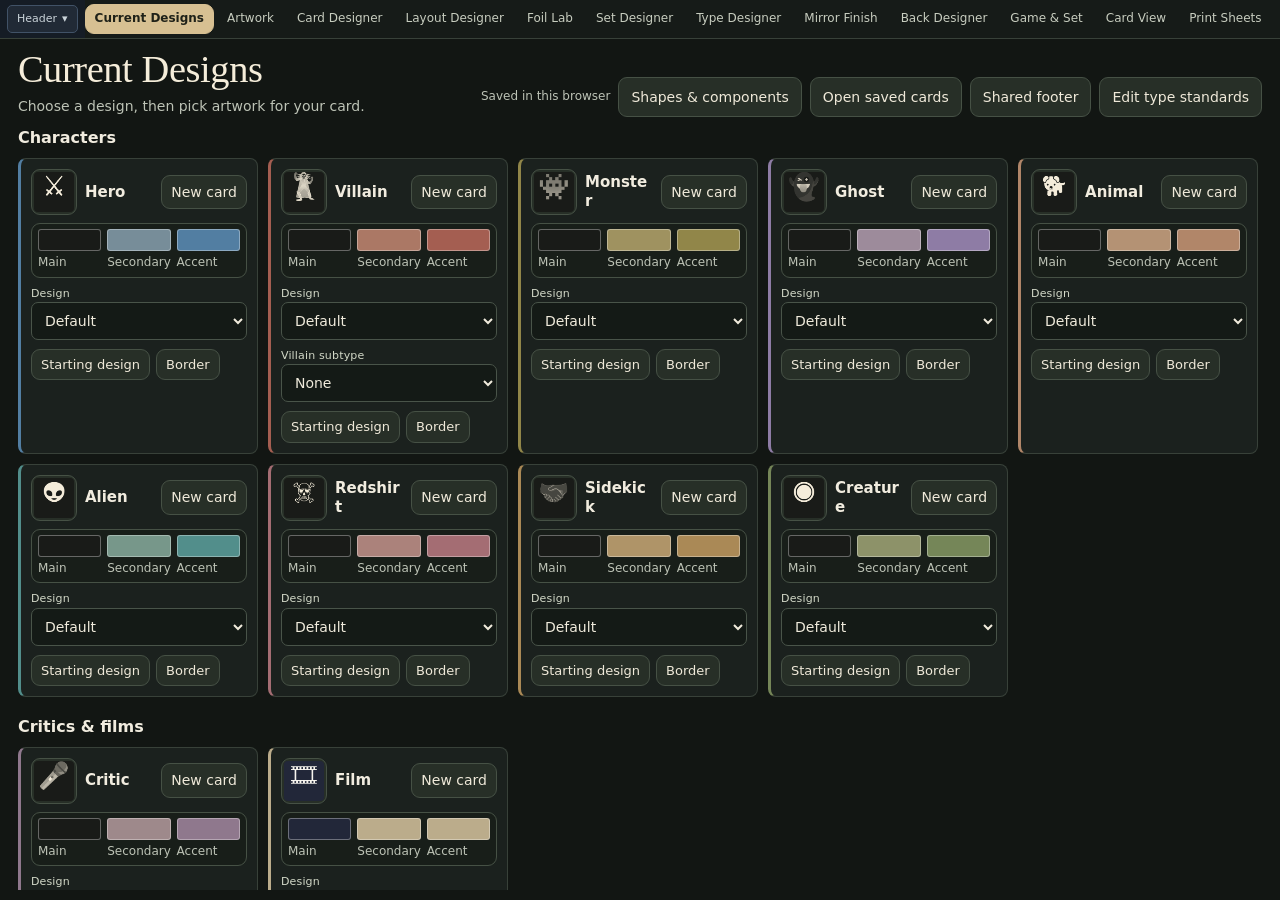
==== commit 12219076: "Add freehand drawing to Shape Designer" ====
--- a/studio/index.html
+++ b/studio/index.html
@@ -1,8 +1,8 @@
 <!doctype html>
 <html lang="en"><head><meta charset="utf-8"><meta name="viewport" content="width=device-width, initial-scale=1, interactive-widget=resizes-content">
-<title>MNC Creative Suite · 0.9.23</title><link rel="stylesheet" href="style.css?v=0.9.21"><link rel="stylesheet" href="back-studio.css"><link rel="stylesheet" href="shape-studio.css"><link rel="stylesheet" href="design-system.css?v=0.9.21"><link rel="stylesheet" href="layout-designer.css?v=0.9.21"><link rel="stylesheet" href="workspace.css?v=0.9.21"></head>
+<title>MNC Creative Suite · 0.9.24</title><link rel="stylesheet" href="style.css?v=0.9.21"><link rel="stylesheet" href="back-studio.css"><link rel="stylesheet" href="shape-studio.css?v=0.9.24"><link rel="stylesheet" href="design-system.css?v=0.9.21"><link rel="stylesheet" href="layout-designer.css?v=0.9.21"><link rel="stylesheet" href="workspace.css?v=0.9.21"></head>
 <body>
-<header class="mast" id="suiteTray" hidden><div class="brand"><div class="brand-mark" aria-hidden="true"><span class="r">m</span><span class="b">n</span><span class="g">c</span></div><div><h1>Movie Night Club <b>Creative Suite</b></h1><p>TRADING CARD WORKSHOP</p></div></div><div class="mast-side"><span class="pill">v0.9.23</span><span class="pill gold">LIQUOR EXCHANGE · DEC 12 2026</span></div></header>
+<header class="mast" id="suiteTray" hidden><div class="brand"><div class="brand-mark" aria-hidden="true"><span class="r">m</span><span class="b">n</span><span class="g">c</span></div><div><h1>Movie Night Club <b>Creative Suite</b></h1><p>TRADING CARD WORKSHOP</p></div></div><div class="mast-side"><span class="pill">v0.9.24</span><span class="pill gold">LIQUOR EXCHANGE · DEC 12 2026</span></div></header>
 <div class="suite-nav"><button id="suiteTrayToggle" type="button" aria-controls="suiteTray" aria-expanded="false" title="Show suite header">Header</button><nav id="suiteTabs" class="tabs" aria-label="Workspace sections"><button type="button" class="active" data-tab="visualLanguage">Current Designs</button>
 <button type="button" data-tab="library">Artwork</button>
 <button type="button" data-tab="studio">Card Designer</button>
@@ -923,8 +923,8 @@
     <aside class="panel shape-library">
       <h3>Shapes</h3>
       <label class="label">Shape name<input id="shapeName" maxlength="80" placeholder="e.g. Marquee cutout"></label>
-      <label class="label">Starting outline<select id="shapeStarter"><option value="arch">Marquee arch</option><option value="rectangle">Rectangle</option><option value="rounded">Rounded</option><option value="clipped">Cut corners</option><option value="oval">Oval</option><option value="ticket">Ticket</option><option value="pill">Pill</option><option value="scroll">Scroll</option><option value="ribbon">Ribbon</option><option value="shield">Shield</option><option value="blank">Blank</option></select></label>
-      <div class="buttonbar"><button id="shapeStarterApply" type="button">Use outline</button><button id="shapeNew" type="button">Draw new</button></div>
+      <label class="label">Starting outline<select id="shapeStarter"><option value="arch">Marquee arch</option><option value="rectangle">Rectangle</option><option value="rounded">Rounded</option><option value="clipped">Cut corners</option><option value="oval">Oval</option><option value="ticket">Ticket</option><option value="pill">Pill</option><option value="scroll">Scroll</option><option value="ribbon">Ribbon</option><option value="wave">Wavy banner</option><option value="pennant">Pennant</option><option value="decoPlaque">Art Deco plaque</option><option value="shield">Shield</option><option value="blank">Blank</option></select></label>
+      <div class="buttonbar"><button id="shapeStarterApply" type="button">Use outline</button><button id="shapeNew" type="button">New shape</button></div>
       <hr>
       <label class="label">Saved shape<select id="shapeList"></select></label>
       <div class="buttonbar"><button id="shapeLoad" type="button" disabled>Load</button><button id="shapeCopy" type="button" disabled>Duplicate shape</button><button id="shapeDelete" type="button" disabled>Delete</button></div>
@@ -938,18 +938,20 @@
       </div></div>
       <div id="shapePointTools">
         <div class="buttonbar">
+          <button id="shapeFreehandMode" type="button" aria-pressed="false">Draw freehand</button>
           <button id="shapeMoveMode" type="button" aria-pressed="true">Move points</button>
           <button id="shapeAddMode" type="button" aria-pressed="false">Add points</button>
-          <button id="shapeClose" type="button" hidden disabled>Close outline</button>
-          <button id="shapeRemovePoint" type="button" disabled>Remove point</button>
         </div>
       </div>
       <p id="shapeSvgHelp" class="muted tiny" hidden>Imported SVG curves stay intact. To change them, edit the path in GIMP and import it again.</p>
-      <canvas id="shapeCanvas" width="600" height="440" aria-label="Shape outline canvas"></canvas>
+      <canvas id="shapeCanvas" width="600" height="440" tabindex="-1" aria-label="Shape outline canvas"></canvas>
       <div id="shapeCoordinates">
+        <p id="shapeDrawHint" class="muted tiny" role="status" hidden></p>
         <div class="buttonbar">
           <span id="shapePointLabel" class="muted tiny" aria-live="polite">No point selected</span>
+          <button id="shapeClose" type="button" hidden disabled>Close outline</button>
           <button id="shapePrevious" type="button">Previous point</button><button id="shapeNext" type="button">Next point</button>
+          <button id="shapeRemovePoint" type="button" disabled>Remove point</button>
         </div>
         <div class="shape-point-fields">
           <label class="label">X (%)<input id="shapePointX" type="number" min="0" max="100" step=".1"></label>
@@ -1123,4 +1125,4 @@
 <div class="data-layout"><div class="panel"><h3>Back up / restore</h3><div class="buttonbar"><button class="accent-btn" id="exportProject">Export project JSON</button><label class="file-label secondary">Import project JSON<input id="importProject" type="file" accept=".json,application/json"></label></div><p class="muted">Keep your project JSON, workbook, and assets folder together. Images imported in browser-only mode are embedded in the JSON.</p><hr><div class="buttonbar"><button id="exportCardsCSV">Export cards CSV</button><button id="exportAssetsCSV">Export assets CSV</button></div></div><div class="panel"><h3>Project status</h3><div id="projectSummary" class="summary-stats"></div><hr><h3>Earlier tools</h3><div class="buttonbar"><button data-tab="fractalLite">Fractal Lite</button><button data-tab="prismLegacy">Prism v0.8</button><button data-tab="foil">Foil Lite</button></div></div></div></div>
 </section>
 </main>
-<script src="edition.js"></script><script src="card-metadata.js"></script><script src="game-model.js?v=0.9.21"></script><script src="catalog-schema.js"></script><script src="catalog-model.js?v=0.9.23"></script><script src="catalog-starter.js"></script><script src="assets.js"></script><script src="asset_image_data.js"></script><script src="back-model.js?v=0.9.21"></script><script src="shape-model.js"></script><script src="set-model.js"></script><script src="symbols.js?v=0.9.23"></script><script src="artwork-profiles.js"></script><script src="front-layout.js?v=0.9.23"></script><script src="front-effects.js"></script><script src="outer-border.js?v=0.9.21"></script><script src="layout-design.js?v=0.9.23"></script><script src="art-cutout.js"></script><script src="type-design.js?v=0.9.23"></script><script src="mirror-mask.js"></script><script src="app.js?v=0.9.23"></script><script src="suite.js"></script><script src="standard_and_prism.js?v=0.9.23"></script><script src="glyph_fonts_manifest.js"></script><script src="glyph_font_bridge.js"></script><script src="type-glyphs.js?v=0.9.23"></script><script src="game-frame.js?v=0.9.23"></script><script src="game-studio.js?v=0.9.21"></script><script src="shape-studio.js?v=0.9.21"></script><script src="front-studio.js"></script><script src="mirror-studio.js"></script><script src="back-render.js"></script><script src="back-studio.js?v=0.9.21"></script><script src="print-proof.js?v=0.9.21"></script><script src="vendor/jszip.min.js"></script><script src="catalog-xlsx.js"></script><script src="project-disk.js"></script><script src="catalog-ui.js?v=0.9.21"></script><script src="design-system-ui.js?v=0.9.23"></script><script src="type-design-ui.js?v=0.9.23"></script><script src="glyph-context-ui.js?v=0.9.21"></script><script src="cutout-editor.js?v=0.9.21"></script><script src="layout-fill-inspector.js"></script><script src="layout-designer.js?v=0.9.23"></script><script src="lab-links.js?v=0.9.23"></script></body></html>
+<script src="edition.js"></script><script src="card-metadata.js"></script><script src="game-model.js?v=0.9.21"></script><script src="catalog-schema.js"></script><script src="catalog-model.js?v=0.9.23"></script><script src="catalog-starter.js"></script><script src="assets.js"></script><script src="asset_image_data.js"></script><script src="back-model.js?v=0.9.21"></script><script src="shape-model.js?v=0.9.24"></script><script src="set-model.js"></script><script src="symbols.js?v=0.9.23"></script><script src="artwork-profiles.js"></script><script src="front-layout.js?v=0.9.23"></script><script src="front-effects.js"></script><script src="outer-border.js?v=0.9.21"></script><script src="layout-design.js?v=0.9.23"></script><script src="art-cutout.js"></script><script src="type-design.js?v=0.9.23"></script><script src="mirror-mask.js"></script><script src="app.js?v=0.9.23"></script><script src="suite.js"></script><script src="standard_and_prism.js?v=0.9.23"></script><script src="glyph_fonts_manifest.js"></script><script src="glyph_font_bridge.js"></script><script src="type-glyphs.js?v=0.9.23"></script><script src="game-frame.js?v=0.9.23"></script><script src="game-studio.js?v=0.9.21"></script><script src="shape-studio.js?v=0.9.24"></script><script src="front-studio.js"></script><script src="mirror-studio.js"></script><script src="back-render.js"></script><script src="back-studio.js?v=0.9.21"></script><script src="print-proof.js?v=0.9.21"></script><script src="vendor/jszip.min.js"></script><script src="catalog-xlsx.js"></script><script src="project-disk.js"></script><script src="catalog-ui.js?v=0.9.21"></script><script src="design-system-ui.js?v=0.9.23"></script><script src="type-design-ui.js?v=0.9.23"></script><script src="glyph-context-ui.js?v=0.9.21"></script><script src="cutout-editor.js?v=0.9.21"></script><script src="layout-fill-inspector.js"></script><script src="layout-designer.js?v=0.9.23"></script><script src="lab-links.js?v=0.9.23"></script></body></html>
--- a/studio/shape-studio.css
+++ b/studio/shape-studio.css
@@ -20,6 +20,8 @@
 }
 .shape-editor #shapeCanvas.shape-add-mode {cursor:crosshair;}
 .shape-editor #shapeCanvas:active {cursor:grabbing;}
+.shape-editor #shapeCanvas.shape-add-mode:active {cursor:crosshair;}
+#shapeDrawHint {margin:6px 0;line-height:1.4;}
 .shape-point-fields {display:grid;grid-template-columns:1fr 1fr 1.1fr;gap:9px;}
 .shape-proof {position:sticky;top:62px;}
 #shapeCardPreview {display:block;width:min(100%,285px);height:auto;margin:12px auto 0;border-radius:5px;box-shadow:0 12px 23px #0007;}
@@ -35,8 +37,11 @@
 @media(max-width:850px){
   .shape-workspace {grid-template-columns:minmax(0,1fr) minmax(220px,315px);}
   .shape-library {grid-column:1/-1;}
+  .shape-editor #shapeCanvas {scroll-margin-block:100px;}
 }
 @media(max-width:605px){
   .shape-workspace {grid-template-columns:minmax(0,1fr);}
+  .shape-editor .buttonbar button,.shape-library .buttonbar button {min-height:40px;}
+  #shapeDrawHint {font-size:.8125rem;}
   .shape-proof {position:static;}
 }
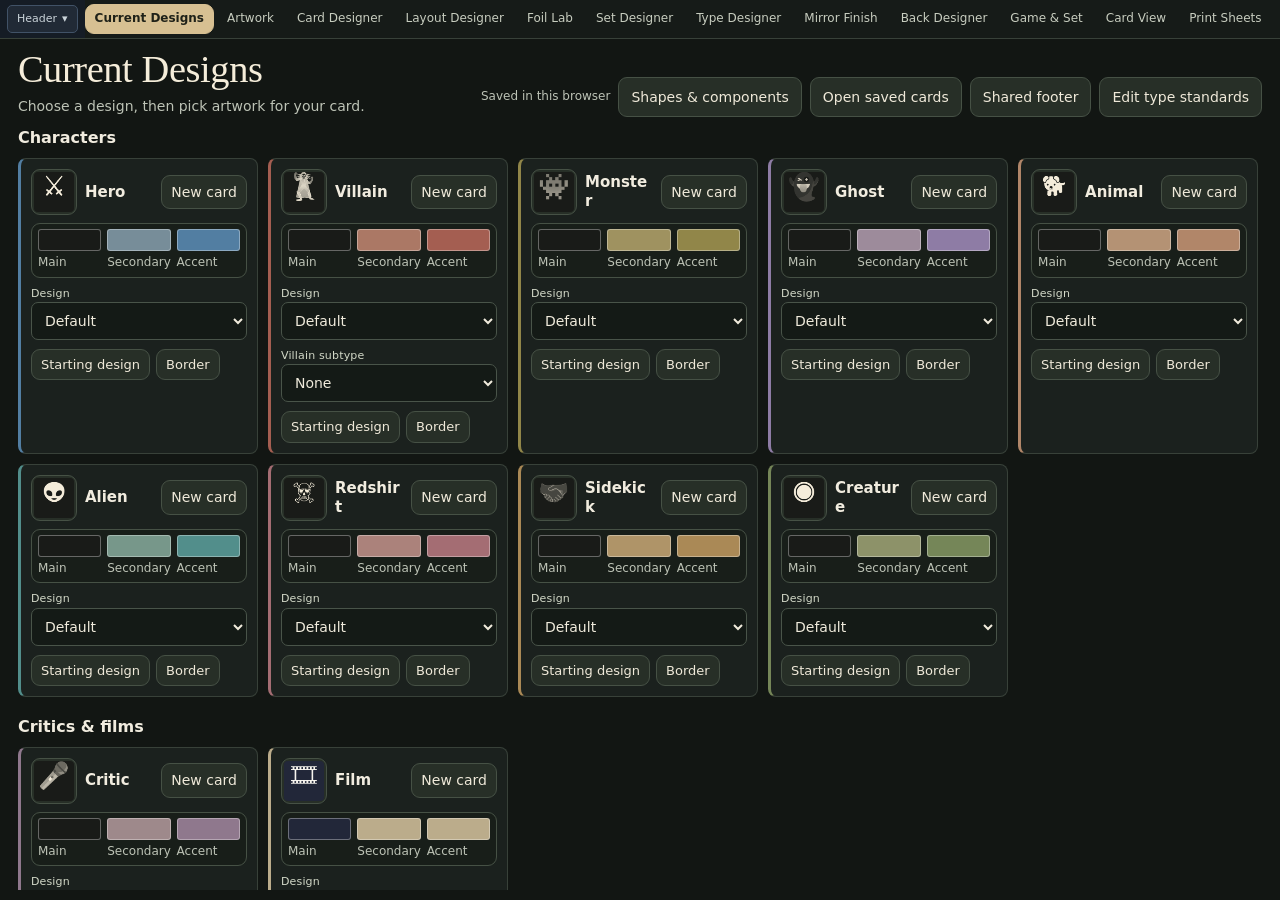
==== commit 2fbb444a: "Add Feedback Tree and one-step fractal controls" ====
--- a/studio/index.html
+++ b/studio/index.html
@@ -1,8 +1,8 @@
 <!doctype html>
 <html lang="en"><head><meta charset="utf-8"><meta name="viewport" content="width=device-width, initial-scale=1, interactive-widget=resizes-content">
-<title>MNC Creative Suite · 0.9.24</title><link rel="stylesheet" href="style.css?v=0.9.21"><link rel="stylesheet" href="back-studio.css"><link rel="stylesheet" href="shape-studio.css?v=0.9.24"><link rel="stylesheet" href="design-system.css?v=0.9.21"><link rel="stylesheet" href="layout-designer.css?v=0.9.21"><link rel="stylesheet" href="workspace.css?v=0.9.21"></head>
+<title>MNC Creative Suite · 0.9.25</title><link rel="stylesheet" href="style.css?v=0.9.21"><link rel="stylesheet" href="back-studio.css"><link rel="stylesheet" href="shape-studio.css?v=0.9.24"><link rel="stylesheet" href="design-system.css?v=0.9.21"><link rel="stylesheet" href="layout-designer.css?v=0.9.21"><link rel="stylesheet" href="workspace.css?v=0.9.21"></head>
 <body>
-<header class="mast" id="suiteTray" hidden><div class="brand"><div class="brand-mark" aria-hidden="true"><span class="r">m</span><span class="b">n</span><span class="g">c</span></div><div><h1>Movie Night Club <b>Creative Suite</b></h1><p>TRADING CARD WORKSHOP</p></div></div><div class="mast-side"><span class="pill">v0.9.24</span><span class="pill gold">LIQUOR EXCHANGE · DEC 12 2026</span></div></header>
+<header class="mast" id="suiteTray" hidden><div class="brand"><div class="brand-mark" aria-hidden="true"><span class="r">m</span><span class="b">n</span><span class="g">c</span></div><div><h1>Movie Night Club <b>Creative Suite</b></h1><p>TRADING CARD WORKSHOP</p></div></div><div class="mast-side"><span class="pill">v0.9.25</span><span class="pill gold">LIQUOR EXCHANGE · DEC 12 2026</span></div></header>
 <div class="suite-nav"><button id="suiteTrayToggle" type="button" aria-controls="suiteTray" aria-expanded="false" title="Show suite header">Header</button><nav id="suiteTabs" class="tabs" aria-label="Workspace sections"><button type="button" class="active" data-tab="visualLanguage">Current Designs</button>
 <button type="button" data-tab="library">Artwork</button>
 <button type="button" data-tab="studio">Card Designer</button>
@@ -1125,4 +1125,4 @@
 <div class="data-layout"><div class="panel"><h3>Back up / restore</h3><div class="buttonbar"><button class="accent-btn" id="exportProject">Export project JSON</button><label class="file-label secondary">Import project JSON<input id="importProject" type="file" accept=".json,application/json"></label></div><p class="muted">Keep your project JSON, workbook, and assets folder together. Images imported in browser-only mode are embedded in the JSON.</p><hr><div class="buttonbar"><button id="exportCardsCSV">Export cards CSV</button><button id="exportAssetsCSV">Export assets CSV</button></div></div><div class="panel"><h3>Project status</h3><div id="projectSummary" class="summary-stats"></div><hr><h3>Earlier tools</h3><div class="buttonbar"><button data-tab="fractalLite">Fractal Lite</button><button data-tab="prismLegacy">Prism v0.8</button><button data-tab="foil">Foil Lite</button></div></div></div></div>
 </section>
 </main>
-<script src="edition.js"></script><script src="card-metadata.js"></script><script src="game-model.js?v=0.9.21"></script><script src="catalog-schema.js"></script><script src="catalog-model.js?v=0.9.23"></script><script src="catalog-starter.js"></script><script src="assets.js"></script><script src="asset_image_data.js"></script><script src="back-model.js?v=0.9.21"></script><script src="shape-model.js?v=0.9.24"></script><script src="set-model.js"></script><script src="symbols.js?v=0.9.23"></script><script src="artwork-profiles.js"></script><script src="front-layout.js?v=0.9.23"></script><script src="front-effects.js"></script><script src="outer-border.js?v=0.9.21"></script><script src="layout-design.js?v=0.9.23"></script><script src="art-cutout.js"></script><script src="type-design.js?v=0.9.23"></script><script src="mirror-mask.js"></script><script src="app.js?v=0.9.23"></script><script src="suite.js"></script><script src="standard_and_prism.js?v=0.9.23"></script><script src="glyph_fonts_manifest.js"></script><script src="glyph_font_bridge.js"></script><script src="type-glyphs.js?v=0.9.23"></script><script src="game-frame.js?v=0.9.23"></script><script src="game-studio.js?v=0.9.21"></script><script src="shape-studio.js?v=0.9.24"></script><script src="front-studio.js"></script><script src="mirror-studio.js"></script><script src="back-render.js"></script><script src="back-studio.js?v=0.9.21"></script><script src="print-proof.js?v=0.9.21"></script><script src="vendor/jszip.min.js"></script><script src="catalog-xlsx.js"></script><script src="project-disk.js"></script><script src="catalog-ui.js?v=0.9.21"></script><script src="design-system-ui.js?v=0.9.23"></script><script src="type-design-ui.js?v=0.9.23"></script><script src="glyph-context-ui.js?v=0.9.21"></script><script src="cutout-editor.js?v=0.9.21"></script><script src="layout-fill-inspector.js"></script><script src="layout-designer.js?v=0.9.23"></script><script src="lab-links.js?v=0.9.23"></script></body></html>
+<script src="edition.js"></script><script src="card-metadata.js"></script><script src="game-model.js?v=0.9.21"></script><script src="catalog-schema.js"></script><script src="catalog-model.js?v=0.9.23"></script><script src="catalog-starter.js"></script><script src="assets.js"></script><script src="asset_image_data.js"></script><script src="back-model.js?v=0.9.21"></script><script src="shape-model.js?v=0.9.24"></script><script src="set-model.js"></script><script src="symbols.js?v=0.9.23"></script><script src="artwork-profiles.js"></script><script src="front-layout.js?v=0.9.23"></script><script src="front-effects.js"></script><script src="outer-border.js?v=0.9.21"></script><script src="layout-design.js?v=0.9.23"></script><script src="art-cutout.js"></script><script src="type-design.js?v=0.9.23"></script><script src="mirror-mask.js"></script><script src="app.js?v=0.9.23"></script><script src="suite.js"></script><script src="standard_and_prism.js?v=0.9.23"></script><script src="glyph_fonts_manifest.js"></script><script src="glyph_font_bridge.js"></script><script src="type-glyphs.js?v=0.9.23"></script><script src="game-frame.js?v=0.9.23"></script><script src="game-studio.js?v=0.9.21"></script><script src="shape-studio.js?v=0.9.24"></script><script src="front-studio.js"></script><script src="mirror-studio.js"></script><script src="back-render.js"></script><script src="back-studio.js?v=0.9.21"></script><script src="print-proof.js?v=0.9.21"></script><script src="vendor/jszip.min.js"></script><script src="catalog-xlsx.js"></script><script src="project-disk.js"></script><script src="catalog-ui.js?v=0.9.21"></script><script src="design-system-ui.js?v=0.9.23"></script><script src="type-design-ui.js?v=0.9.23"></script><script src="glyph-context-ui.js?v=0.9.21"></script><script src="cutout-editor.js?v=0.9.21"></script><script src="layout-fill-inspector.js"></script><script src="layout-designer.js?v=0.9.23"></script><script src="lab-links.js?v=0.9.25"></script></body></html>
